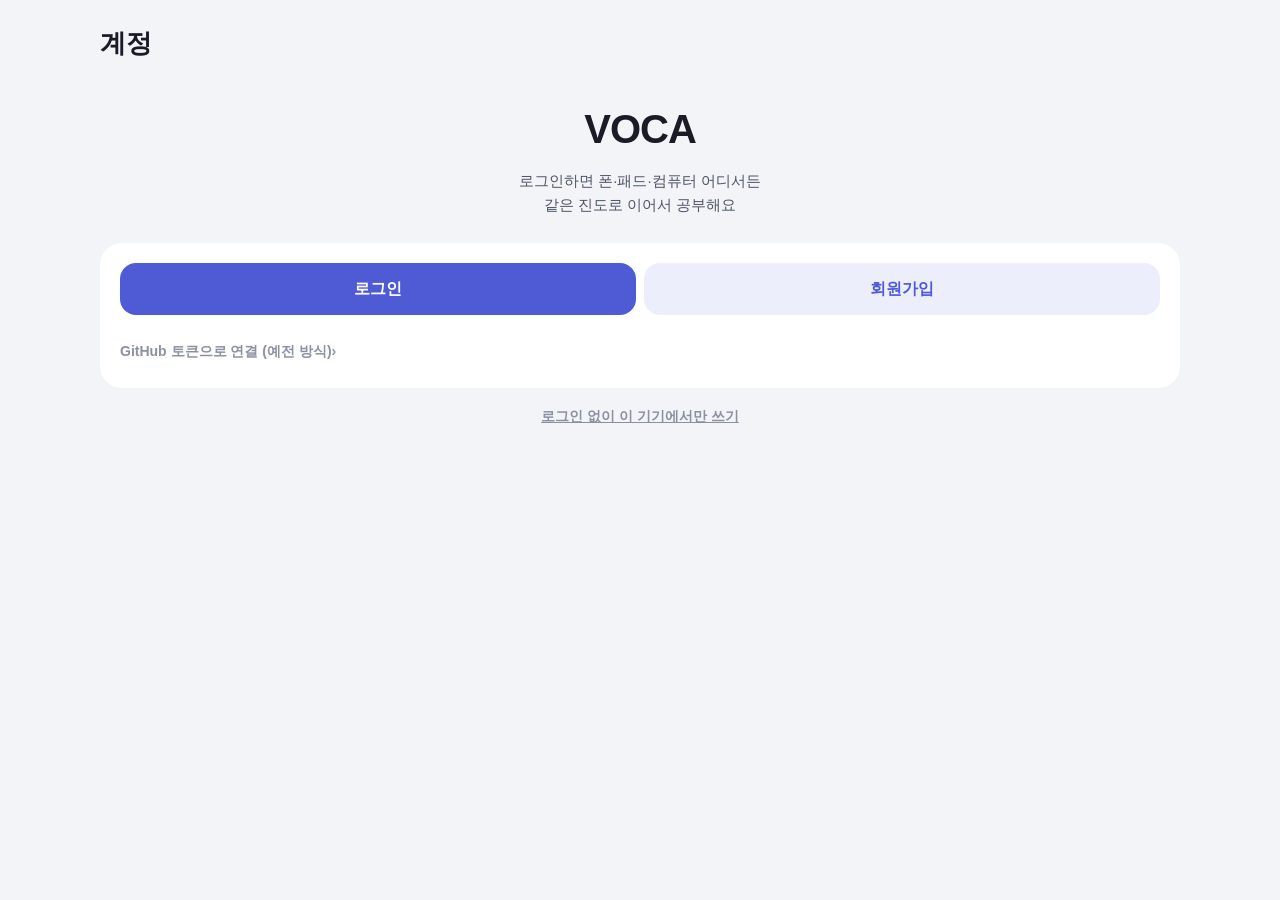
==== index.html @ e02b842f "새 주소(lexioative.pages.dev)로 옮김: 예전 github.io 주소에서 열면 '앱 주소가 바뀌었어요' 안내 · 문서 Co-Authored-By: Claude Op" ====
<!doctype html>
<html lang="ko">
<head>
  <meta charset="utf-8">
  <meta name="viewport" content="width=device-width, initial-scale=1, maximum-scale=1, user-scalable=no, viewport-fit=cover">
  <meta name="theme-color" content="#f2f4f7">
  <meta name="apple-mobile-web-app-capable" content="yes">
  <meta name="mobile-web-app-capable" content="yes">
  <meta name="apple-mobile-web-app-status-bar-style" content="default">
  <meta name="apple-mobile-web-app-title" content="VOCA">
  <title>VOCA 빈칸 암기</title>
  <script>
    // ./?m=word 는 단어 모드: 화면·흐름은 예문 모드와 같고 문제·색·진도만 다름 (첫 화면 그리기 전에 정함)
    (function () {
      var word = /[?&]m=word(&|$)/.test(location.search);
      document.documentElement.setAttribute('data-mode', word ? 'word' : 'ex');
      // 컴퓨터(마우스·키보드): 화면 키보드 없이 실제 키보드로, 넓으면 두 칸 배치
      if (window.matchMedia && matchMedia('(hover: hover) and (pointer: fine)').matches) document.documentElement.classList.add('desk');
      // 총정리 기간이면 첫 화면부터 총정리 홈 (?v=mode = 모드 홈을 골라서 들어옴). 기간은 앱이 저장해 둔 값으로 미리 짐작하고, 앱이 뜨면 다시 맞춤 (app.js applyView)
      try {
        var sp = (localStorage.getItem('voca.sweep.span') || '').split('|'), t = new Date(Date.now() - 4 * 3600e3);
        var today = t.getFullYear() + '-' + ('0' + (t.getMonth() + 1)).slice(-2) + '-' + ('0' + t.getDate()).slice(-2);
        if (sp[0] && sp[1] && sp[0] <= today && today < sp[1]) {
          document.documentElement.classList.add('sweep-on');
          if (!/[?&]v=mode(&|$)/.test(location.search)) document.documentElement.setAttribute('data-view', 'sweep');
        }
      } catch (e) {}
      if (word) {
        document.title = 'VOCA 단어 암기';
        document.querySelector('meta[name="theme-color"]').setAttribute('content', '#f7f6f1');
      }
    })();
  </script>
  <!-- 꾸미기(밝기·색·글자 크기…)를 첫 화면 전에 붙임 -->
  <script src="js/look.js"></script>
  <script>
    // 확대 막기: iOS Safari는 user-scalable=no를 무시하므로 핀치 제스처를 직접 막음
    (function () {
      function stop(e) { e.preventDefault(); }
      ['gesturestart', 'gesturechange', 'gestureend'].forEach(function (t) {
        document.addEventListener(t, stop, { passive: false });
      });
      document.addEventListener('touchmove', function (e) {
        if (e.touches.length > 1 || (e.scale && e.scale !== 1)) e.preventDefault();
      }, { passive: false });
    })();
  </script>
  <link rel="manifest" href="manifest.webmanifest">
  <link rel="icon" href="favicon-32.png?v=5" type="image/png" sizes="32x32">
  <link rel="apple-touch-icon" href="apple-touch-icon.png?v=5" sizes="180x180">
  <link rel="stylesheet" href="style.css">
  <!-- 화면을 다 그릴 준비가 될 때까지 첫 화면을 미룸 → 모드 전환 때 "불러오는 중"이 깜빡이지 않음 -->
  <script type="module" src="js/app.js" blocking="render"></script>
</head>
<body data-screen="home">
  <!-- 홈 -->
  <section id="home" class="screen active">
    <header class="top">
      <h1>VOCA <span class="sub" data-only="ex">빈칸 암기</span><span class="sub" data-only="word">단어 암기</span><span class="sub sw-title">총정리</span></h1>
      <span class="head-right"><span id="sync-badge" class="sync-badge" hidden></span><button class="acct-btn" id="btn-account" type="button" aria-label="계정" title="계정"><svg viewBox="0 0 24 24" fill="none" stroke="currentColor" stroke-width="1.8" stroke-linecap="round" stroke-linejoin="round" aria-hidden="true"><circle cx="12" cy="8.5" r="3.6"/><path d="M5 20c.8-3.6 3.6-5.6 7-5.6s6.2 2 7 5.6"/></svg><b id="acct-initial" hidden></b></button><nav class="mode-switch" aria-label="학습 모드"><span class="mode-thumb" aria-hidden="true"></span><a href="./" data-m="ex" aria-label="예문 (빈칸 암기)" title="예문"><svg viewBox="0 0 24 24" fill="none" stroke="currentColor" stroke-width="1.75" stroke-linecap="round" stroke-linejoin="round" aria-hidden="true"><path d="M3 6.5H21M3 12H7M16.5 12H21M3 17.5H13"/><path d="M9.5 13.2H14.5" stroke-dasharray="1.5 2"/></svg></a><a href="./?m=word" data-m="wd" aria-label="단어 (뜻 암기)" title="단어"><svg viewBox="0 0 24 24" fill="none" stroke="currentColor" stroke-width="1.75" stroke-linecap="round" stroke-linejoin="round" aria-hidden="true"><path d="M3 18L7.5 6L12 18M4.7 13.5H10.3"/><circle cx="17" cy="15" r="3"/><path d="M20 12V18"/></svg></a></nav></span>
    </header>

    <!-- 옛 주소(github.io)에서 열었을 때만: 새 주소로 옮겼다는 안내 (app.js renderMoved) -->
    <div class="card moved-card" hidden></div>
    <div id="load-status" class="status">단어를 불러오는 중…</div>

    <div id="home-body" hidden>
     <div class="home-main">
      <div id="resume-card" class="card resume" hidden>
        <div>
          <b>이어서 학습하기</b>
          <div class="muted" id="resume-info"></div>
        </div>
        <div class="row">
          <button class="trash-btn" id="btn-resume-drop" aria-label="지우기" title="지우기"><svg viewBox="0 0 24 24" fill="none" stroke="currentColor" stroke-width="1.9" stroke-linecap="round" stroke-linejoin="round" aria-hidden="true"><path d="M4 7h16M10 11v6M14 11v6M5.5 7l1 12a2 2 0 0 0 2 1.8h7a2 2 0 0 0 2-1.8l1-12M9 7V4.8A.8.8 0 0 1 9.8 4h4.4a.8.8 0 0 1 .8.8V7"/></svg></button>
          <button class="btn secondary small" id="btn-resume">이어하기</button>
        </div>
      </div>


      <!-- 오늘: 학습 → 복습 → 더 하기 순서로 한 카드 안에서 바뀜 -->
      <div class="card today" id="card-today">
        <div class="today-head">
          <div class="label" id="today-title">오늘의 학습</div>
          <span class="tag" id="exam-dday" hidden></span>
          <span class="tag load-tag" id="load-tag" hidden></span>
          <button class="btn ghost small" id="btn-solo-close" hidden>정규 학습으로</button>
        </div>
        <div class="flow" id="today-flow"><span data-s="learn">학습</span><i>›</i><span data-s="review">복습</span><i>›</i><span data-s="extra">더 하기</span></div>
        <!-- 총정리(목표일 ~ 시험 전날): 시험까지 남은 날을 한 칸씩. 지난 날은 채우고, 오늘은 고리, 맨 끝은 시험 (app.js renderSweep) -->
        <div class="sweep" id="sweep-box" hidden>
          <div class="sweep-left" id="sweep-left"></div>
          <div class="sweep-strip" id="sweep-strip" role="img"></div>
        </div>
        <!-- 학습·복습·DAY 단계는 카드 전체가 시작 버튼 (버튼을 카드 크기로 깔고, ✎·단계 이동만 위에서 따로 눌림) -->
        <div id="stage-day" hidden>
          <div class="go-row"><div class="plan" id="day-info"></div><span class="today-go" aria-hidden="true">시작<i class="chev">›</i></span></div>
          <button class="btn primary big stretch" id="btn-day">DAY 학습 시작</button>
          <button class="day-reset" id="btn-day-reset">이 DAY 기록 지우기</button>
        </div>
        <div id="stage-learn">
          <div class="go-row"><div class="plan" id="plan-info"></div><span class="today-go" aria-hidden="true">시작<i class="chev">›</i></span></div>
          <button class="btn primary big stretch" id="btn-start">오늘 학습 시작</button>
        </div>
        <div id="stage-review" hidden>
          <div class="go-row"><div class="plan" id="review-info"></div><span class="today-go" aria-hidden="true">시작<i class="chev">›</i></span></div>
          <button class="btn primary big stretch" id="btn-review">오늘 복습 시작</button>
        </div>
        <!-- 총정리 한 바퀴: 범위 단어 중 이번 바퀴에 두 모드로 다 본 단어 -->
        <div class="sweep-round" id="sweep-round" hidden>
          <div class="sr-head"><span id="sr-label"></span><b id="sr-num"></b></div>
          <div class="sr-bar"><div class="sr-fill" id="sr-fill"></div><div class="sr-today" id="sr-today"></div></div>
        </div>
        <div id="stage-extra" hidden>
          <div class="seg" id="seg-extra">
            <button data-v="5">5</button>
            <button data-v="10">10</button>
            <button data-v="20">20</button>
            <button data-v="40">40</button>
          </div>
          <div class="extra-range">
            <input type="range" id="extra-range" min="5" max="100" step="5" aria-label="추가 학습·복습 개수">
            <b id="extra-n"></b>
          </div>
          <div class="row two">
            <button class="btn primary" id="btn-extra-new">추가 학습</button>
            <button class="btn secondary" id="btn-extra-review">추가 복습</button>
          </div>
        </div>
        <div class="muted" id="today-note"></div>
      </div>

      <!-- 총정리 기간에 모드 홈(예문·단어)에서: 오늘 몫은 총정리 홈에 있다고 알려 줌 (누르면 총정리 홈) -->
      <button class="card sweep-banner" id="sweep-banner" type="button">
        <svg class="sb-fire" viewBox="0 0 24 24" aria-hidden="true"><path d="M12 2.5c.6 3.2 2.6 4.9 4.3 6.8 1.6 1.8 2.7 3.6 2.7 6.1A7 7 0 0 1 12 22a7 7 0 0 1-7-6.6c0-2.6 1.3-4.3 2.6-5.7.2 1.6.9 2.9 2.1 3.5-.3-3.9.9-7.6 2.3-10.7Z" fill="#ffe066"/><path d="M12 12.2c.4 1.7 1.6 2.6 2.4 3.6.6.7 1 1.5 1 2.5a3.4 3.4 0 0 1-6.8 0c0-1.5.8-2.6 1.6-3.4.1.7.5 1.3 1 1.6-.1-1.6.2-3 .8-4.3Z" fill="#fff9db"/></svg>
        <span class="sb-text"><b>총정리 기간이에요</b><small id="sweep-banner-sub">오늘 몫은 총정리 홈에서</small></span>
        <i class="chev" aria-hidden="true">›</i>
      </button>

      <!-- 총정리 홈에만: 총정리 계획(학습 계획 화면에서 총정리에 필요한 것만) · 약한 단어 (app.js renderSweepHome) -->
      <div class="card sw-only" id="sw-plan">
        <div class="label">총정리 계획</div>
        <div class="swp-rows">
          <div class="swp-row"><span>범위</span><b id="swp-range"></b></div>
          <div class="swp-row"><span>시험</span><b id="swp-exam"></b></div>
          <div class="swp-row"><span>총정리</span><b id="swp-span"></b></div>
        </div>
        <div id="swp-kinds-slot"></div>
        <button class="btn ghost small swp-more" id="btn-swp-more" type="button">범위·시험일·목표일 바꾸기 ›</button>
      </div>
      <div class="card sw-only" id="sw-weak">
        <div class="label">약한 단어</div>
        <div class="prog-num"><b id="sww-n">0</b><span id="sww-of"></span></div>
        <div class="sww-split" id="sww-split"></div>
        <p class="muted sww-note" id="sww-note"></p>
      </div>

      <!-- 학습 계획 요약: 누르면 학습 계획 화면(범위·문제 방식·하루 개수·시험일) -->
      <button class="card plan-sum" id="plan-sum-card" aria-label="학습 계획 바꾸기">
        <span class="plan-sum-main">
          <span class="label">학습 계획</span>
          <span class="plan-sum-text" id="plan-sum"></span>
        </span>
        <i class="chev" aria-hidden="true">›</i>
      </button>

      <!-- 학습 범위에서 외운 단어 (홈 간단히 보기를 끄면 학습 범위 카드 안으로 옮겨짐, applyHomeLayout) -->
      <div class="card prog-card" id="prog-card">
        <div id="range-progress">
          <div class="label">암기 완료</div>
          <div class="prog-num"><b id="prog-done">0</b><span id="prog-total"></span></div>
          <div class="bar"><div class="bar-fill" id="range-bar"></div></div>
        </div>
      </div>

      <!-- 바로가기 목록: 다시 볼 단어 · 범위 순서대로 연습 (단어장은 아래 탭) -->
      <div class="card menu" id="home-menu">
        <div id="range-practice">
          <button class="menu-row" id="btn-wrong"><span>다시 볼 단어</span><span class="menu-end"><span id="wrong-count"></span><i class="chev" aria-hidden="true">›</i></span></button>
          <button class="menu-row" id="btn-order"><span>범위 순서대로 연습</span><i class="chev" aria-hidden="true">›</i></button>
        </div>
      </div>

     </div>
    </div>
  </section>

  <!-- 진도 탭: DAY별 진도 (박스를 누르면 그 DAY 단어장, 밀면 유반의어 테스트·학습) -->
  <section id="days" class="screen">
    <header class="top">
      <h1>DAY별 진도</h1>
      <div class="seg mini" id="seg-days" role="group" aria-label="진도 보기 방식">
        <button data-v="grid" data-icon="grid" aria-label="격자" title="격자"></button>
        <button data-v="lines" data-icon="lines" aria-label="줄 막대" title="줄 막대"></button>
        <button data-v="heat" data-icon="heat" aria-label="잔디" title="잔디"></button>
      </div>
    </header>
    <div class="home-side">
      <div class="days" id="day-grid"></div>
      <div class="heat-legend" id="heat-legend" hidden><span>적게</span><i style="opacity:.15"></i><i style="opacity:.45"></i><i style="opacity:.96"></i><span>많이 외움</span></div>
    </div>
  </section>

  <!-- 코치 탭: 메신저처럼. AI를 켰으면 주고받기(일정은 앱이 계산해 카드로), 아니면 오늘 코치 말과 할 일 버튼 (app.js openCoach) -->
  <section id="coach" class="screen chat-screen" aria-labelledby="cc-name">
    <div class="chat-card">
      <div class="chat-head">
        <div class="chat-char" id="cc-char"></div>
        <div class="chat-who"><b id="cc-name">코치</b><span id="cc-sub"></span></div>
        <button class="chat-ic-btn" id="cc-menu" type="button" data-icon="memo" aria-label="코치가 기억하는 것" title="코치가 기억하는 것"></button>
      </div>
      <div class="chat-body">
        <div class="chat-log" id="cc-log" aria-live="polite"></div>
        <div class="chat-mem" id="cc-mem" hidden>
          <div class="chat-mem-head"><b>코치가 기억하는 것</b><button class="chat-ic-btn" id="cc-mem-close" type="button" data-icon="close" aria-label="닫기" title="닫기"></button></div>
          <p class="muted">이 기기에만 저장돼요. 다른 기기로 옮겨지지 않아요.</p>
          <div id="cc-mem-list"></div>
          <button class="btn ghost small" id="cc-wipe" type="button">이야기와 기억 모두 지우기</button>
        </div>
      </div>
      <div class="chat-chips" id="cc-chips"></div>
      <p class="chat-noai" id="cc-noai" hidden>설정 &gt; AI를 켜면 코치와 자유롭게 이야기할 수 있어요</p>
      <div class="chat-ask" id="cc-ask">
        <textarea id="cc-input" class="type-input" rows="1" placeholder="코치에게 말하기" autocomplete="off" enterkeyhint="send" maxlength="1000" aria-label="코치에게 말하기"></textarea>
        <button class="chat-send" id="cc-send" type="button" data-icon="send" aria-label="보내기" title="보내기"></button>
      </div>
    </div>
  </section>
  <!-- 학습 계획: 자주 안 바꾸는 것(범위, 문제 방식, 하루 개수, 시험일).
       설정에서 '홈 간단히 보기'를 끄면 이 카드들이 예전처럼 홈으로 옮겨짐 (applyHomeLayout) -->
  <section id="plan" class="screen">
    <header class="top">
      <button class="icon-btn" id="btn-plan-back" aria-label="뒤로" data-icon="back"></button>
      <h1>학습 계획</h1>
      <span></span>
    </header>
    <div class="card" id="card-range">
      <div class="label">학습 범위</div>
      <div class="range">
        <select id="day-from" aria-label="시작 DAY"></select>
        <span>~</span>
        <select id="day-to" aria-label="끝 DAY"></select>
      </div>
      <div class="chips" id="range-chips">
        <button class="chip" data-range="last">최신 DAY</button>
        <button class="chip" data-range="last3">최근 3 DAY</button>
        <button class="chip" data-range="all">전체</button>
      </div>
      <div class="muted range-sum" id="range-sum"></div>
    </div>

    <div class="card" id="card-kind">
      <div class="label">문제</div>
      <div class="set-row"><span class="t">문제 방식</span>
        <div class="seg" id="seg-kind">
          <button data-v="choice">4지선다</button>
          <button data-v="type">직접 입력</button>
        </div>
      </div>
      <label class="switch-row"><span>복습은 외운 단어만 4지선다<small class="x-desc kind-note">직접 입력을 한 번에 맞힌 단어는 다음 복습부터 4지선다로 뜻만 떠올리고, 틀리거나 힌트를 쓴 단어는 한 번에 맞힐 때까지 직접 입력. 맞히면 졸업하는 문제는 직접 입력. 새 단어는 위 방식대로.</small></span><input type="checkbox" role="switch" class="switch" id="opt-review-mix"></label>
      <div class="set-row" data-only="ex"><span class="t">예문 해석</span>
        <div class="seg" id="seg-ko">
          <button data-v="show">보이기</button>
          <button data-v="hide">가리기</button>
        </div>
      </div>
      <!-- 총정리 문제 방식(두 모드가 같이 씀): 목표일·시험일이 있을 때만 보임 (app.js renderHome) -->
      <div id="sweep-kinds" hidden>
        <div class="sub-label">총정리 문제<small class="x-desc">목표일부터 시험 전날까지 단어마다 두 문제를 풀어요. 위 문제 방식 대신 이걸 따라요</small></div>
        <div class="set-row"><span class="t">먼저 풀 문제<small class="d">20단어씩 번갈아</small></span>
          <div class="seg" id="seg-sweep-first">
            <button data-v="e">예문 빈칸</button>
            <button data-v="w">단어 → 뜻</button>
          </div>
        </div>
        <div class="set-row"><span class="t">단어 → 뜻<small class="d">영단어만 보고 뜻</small></span>
          <div class="seg" id="seg-sweep-w">
            <button data-v="type">직접 입력</button>
            <button data-v="choice">4지선다</button>
          </div>
        </div>
        <div class="set-row" id="row-sweep-strict"><span class="t">단어 채점<small class="d">직접 입력한 뜻을 얼마나 엄하게</small></span>
          <div class="seg" id="seg-sweep-strict">
            <button data-v="easy">느슨</button>
            <button data-v="mid">보통</button>
            <button data-v="hard">엄격</button>
          </div>
        </div>
        <div class="set-row"><span class="t">예문 빈칸<small class="d">예문에 들어갈 단어</small></span>
          <div class="seg" id="seg-sweep-e">
            <button data-v="choice">4지선다</button>
            <button data-v="type">직접 입력</button>
          </div>
        </div>
      </div>
    </div>

    <!-- 하루 분량: DAY 단독 학습 중엔 회색 (app.js renderPlan) -->
    <div class="card" id="regular-opts">
      <div class="label">하루 분량</div>
      <label class="switch-row coach-row"><span>방학 모드<small class="x-desc">단어책은 쉬고 내 단어에 집중 · 단어책 복습은 간격을 두 배로</small></span><input type="checkbox" role="switch" class="switch" id="opt-vac"></label>
      <label class="switch-row coach-row"><span>단어 코치<small class="x-desc">시험일에 맞춰 오늘 분량을 정해 줘요</small></span><input type="checkbox" role="switch" class="switch" id="opt-coach-plan"></label>
      <div class="set-row"><span class="t">하루 새 단어<small class="d" id="coach-new-note" hidden></small></span>
        <div class="seg" id="seg-new">
          <button data-v="0">쉬기</button>
          <button data-v="10">10</button>
          <button data-v="20">20</button>
          <button data-v="30">30</button>
          <button data-v="40">40</button>
        </div>
      </div>
      <!-- 목표일(새 단어를 보는 마지막 날): 설정 > 복습의 목표일과 같은 칸. 코치가 켜져 있으면 코치 일정의 목표일 (app.js setGoal) -->
      <div class="set-row date-row" id="plan-goal-row"><label class="t" for="plan-goal-date">목표일<small class="d" id="plan-goal-d">새 단어를 다 배울 날</small></label>
        <input type="date" id="plan-goal-date" class="date-input row-date">
        <button class="mark-btn" id="btn-goal-clear" type="button" data-icon="close" aria-label="목표일 지우기" title="목표일 지우기"></button>
      </div>
      <div class="set-row date-row exam-row"><label class="t" for="exam-date">시험일<small class="d" id="exam-dn"></small></label>
        <input type="date" id="exam-date" class="date-input row-date">
        <button class="mark-btn" id="btn-exam-clear" type="button" data-icon="close" aria-label="시험일 지우기" title="시험일 지우기"></button>
      </div>
    </div>
  </section>

  <!-- 퀴즈 -->
  <section id="quiz" class="screen">
    <header class="quiz-top">
      <button class="icon-btn" id="btn-quit" aria-label="그만하기" data-icon="close"></button>
      <div class="bar grow"><div class="bar-fill" id="quiz-bar"></div></div>
      <span class="count" id="quiz-count"></span>
    </header>
    <div class="quiz-body">
      <div class="q-meta"><span class="tag" id="q-day"></span><span class="tag kind-tag" id="q-kind" hidden></span><span class="tag warn" id="q-again" hidden>다시 나온 단어</span><span class="tag fb-head" id="fb-head" hidden></span></div>
      <div class="q-prompt"></div>
      <div id="q-sentences"></div>
      <div id="q-meaning" class="q-meaning" hidden></div>
      <div class="q-tools">
        <button class="btn ghost small" id="btn-hint" data-icon="bulb"><span class="lbl">힌트</span></button>
        <button class="btn ghost small" id="btn-idk" data-icon="help" hidden><span class="lbl">모르겠어요</span></button>
      </div>
    </div>
    <div class="quiz-actions" id="q-actions"></div>

    <div class="sheet" id="feedback" hidden>
      <div class="sheet-inner">
        <button class="grab" id="fb-grab" type="button" aria-label="정답 칸 접기·펼치기" title="아래로 끌면 접혀요" aria-expanded="true"></button>
        <div class="fb-word">
          <div>
            <div class="w" id="fb-word"></div>
            <div class="muted" id="fb-pron"></div>
          </div>
          <div class="fb-coach" id="fb-coach" hidden></div>
          <button class="mark-btn speak-ic" id="fb-speak" aria-label="단어 발음 듣기" title="단어 발음 듣기" data-icon="speak"></button>
          <button class="mark-btn report-btn" id="fb-report" aria-label="이 문제 신고하기" title="이 문제 신고하기"><svg viewBox="0 0 24 24" fill="none" stroke="currentColor" stroke-width="1.9" stroke-linecap="round" stroke-linejoin="round" aria-hidden="true"><path d="M5 21V4.5"/><path d="M5 4.5c4-2 7 2 11 0v9c-4 2-7-2-11 0"/></svg></button>
          <button class="mark-btn" id="fb-mark" aria-label="형광펜" title="형광펜"><svg viewBox="0 0 24 24" fill="none" stroke="currentColor" stroke-width="1.9" stroke-linecap="round" stroke-linejoin="round" aria-hidden="true"><path d="m9 11-6 6v3h9l3-3"/><path d="m22 12-4.6 4.6a2 2 0 0 1-2.8 0l-5.2-5.2a2 2 0 0 1 0-2.8L14 4"/></svg></button>
        </div>
        <div class="fb-tabs" id="fb-tabs">
          <button data-t="mean" class="on">뜻</button>
          <button data-t="ex">예문</button>
          <button data-t="ai" id="fb-tab-ai" hidden>AI</button>
        </div>
        <div class="fb-pane" id="fb-mean"></div>
        <div class="fb-pane" id="fb-ex" hidden></div>
        <div class="fb-pane" id="fb-ai" hidden></div>
        <div class="fb-actions">
          <button class="btn primary big next-btn" id="btn-next">계속하기</button>
        </div>
      </div>
    </div>
  </section>

  <!-- 결과 -->
  <section id="result" class="screen">
    <header class="top"><h1 id="res-title">학습 끝</h1></header>
    <div class="card center res-cheer">
      <div class="res-buddy" id="res-buddy" hidden></div>
      <div class="res-say" id="res-say" role="status" hidden></div>
      <div class="cheer">공부하느라 수고하셨어요</div>
      <!-- 숫자 셋: 본 단어 · 바로 맞힘 · 틀렸거나 헷갈림 -->
      <div class="res-stats">
        <div><b id="res-total"></b><span>본 단어</span></div>
        <div class="ok"><b id="res-ok"></b><span>바로 맞힘</span></div>
        <div class="bad"><b id="res-bad"></b><span>틀렸거나 헷갈림</span></div>
      </div>
      <div class="muted" id="res-detail"></div>
    </div>
    <div class="label" id="res-wrong-label"></div>
    <div id="res-wrong" class="list"></div>
    <div class="row two sticky-bottom">
      <button class="btn secondary" id="btn-res-home">홈으로</button>
      <button class="btn primary" id="btn-res-again">한 번 더</button>
    </div>
  </section>

  <!-- 단어장 -->
  <section id="list" class="screen">
    <header class="top">
      <button class="icon-btn" id="btn-list-back" aria-label="뒤로" data-icon="back"></button>
      <h1 id="list-title">단어장</h1>
      <button class="icon-btn" id="btn-list-my" aria-label="내 단어 올리기" title="내 단어 올리기" data-icon="plus"></button>
    </header>
    <input type="search" id="book-search" class="type-input book-search" placeholder="단어·뜻 검색 (전체 DAY에서)" aria-label="단어장 검색" autocomplete="off" autocapitalize="off" autocorrect="off" spellcheck="false" enterkeyhint="search">
    <!-- 거르기 한 줄: DAY ▾(누르면 시트에서 고름) + 전체·오답·미학습·암기 완료·형광펜 -->
    <div class="book-filters">
      <button class="chip book-day-btn" id="book-day-btn" type="button" aria-haspopup="dialog"></button>
      <div class="seg" id="seg-filter">
      <button data-v="all">전체</button>
      <button data-v="wrong">오답</button>
      <button data-v="new">미학습</button>
      <button data-v="done">암기 완료</button>
      <button data-v="unknown">형광펜</button>
      <button data-v="read">독해</button>
      <button data-v="grad">졸업</button>
      </div>
    </div>
    <div class="day-pick" id="book-days" aria-label="볼 DAY 고르기"></div>
    <p class="muted list-note"><span id="list-tip">단어를 누르면 예문이 펼쳐져요</span></p>
    <div id="word-list" class="list"></div>
    <div class="sticky-bottom">
      <!-- DAY 박스를 눌러서 열었을 때만: 그 DAY 유반의어 테스트 / 그 DAY 학습 (박스를 왼쪽·오른쪽으로 민 것과 같음) -->
      <div class="row two day-acts" id="day-acts" hidden>
        <button class="btn syn-btn" id="btn-day-syn">유반의어 테스트</button>
        <button class="btn study-btn" id="btn-day-study">이 DAY 학습</button>
      </div>
      <button class="btn primary" id="btn-unknown-test">형광펜 친 단어만 테스트</button>
    </div>
  </section>

  <!-- 내 단어 올리기: 사진·직접 친 목록을 AI가 정리하거나, Claude 채팅이 정리해 준 글을 붙여넣거나 파일로 → 단어책과 맞춰 본 걸 확인(카드로/노트에만) → 저장 (app.js openMyImport) -->
  <section id="myimport" class="screen">
    <header class="top">
      <button class="icon-btn" id="btn-my-back" aria-label="뒤로" data-icon="back"></button>
      <h1>내 단어 올리기</h1>
      <span></span>
    </header>
    <div id="my-step-input">
      <!-- AI로 바로 정리: 설정 > AI의 키로 (사진은 Claude·Gemini). app.js runMyAi -->
      <div class="card my-ai">
        <div class="label">사진으로 올리기</div>
        <p class="muted">모르는 단어에 동그라미·밑줄을 친 지문이나 손글씨 노트를 찍으면 AI가 단어·지문 문장·뜻을 정리해 줘요.</p>
        <div class="row two my-ai-row">
          <button class="btn secondary" id="btn-my-cam">사진 찍기</button>
          <button class="btn secondary" id="btn-my-pics">사진 고르기</button>
        </div>
        <input type="file" id="my-cam" accept="image/*" capture="environment" hidden>
        <input type="file" id="my-pics" accept="image/*" multiple hidden>
        <div class="my-shots" id="my-shots" hidden></div>
        <div class="label mt">단어만 쳐서 올리기</div>
        <textarea id="my-typed" class="type-input my-text" rows="4" placeholder="한 줄에 하나씩 · 지문 문장을 붙이면 그 뜻으로&#10;mitigate&#10;concede | He conceded that he was wrong." autocomplete="off" autocapitalize="off" autocorrect="off" spellcheck="false"></textarea>
        <button class="btn primary stretch my-ai-row" id="btn-my-ai">AI로 정리하기</button>
        <p class="muted my-ai-status" id="my-ai-status" hidden></p>
      </div>
      <details class="card my-alt">
        <summary>Claude 채팅에서 받은 글 붙여넣기</summary>
        <div class="label mt">1. Claude에게 정리 부탁하기</div>
        <p class="muted">노트 사진과 같이 이 문구를 Claude 채팅에 보내면 올릴 수 있는 형식으로 정리해 줘요.</p>
        <button class="btn secondary" id="btn-my-prompt">부탁 문구 복사</button>
        <div class="label mt">2. 받은 글 붙여넣기</div>
        <textarea id="my-text" class="type-input my-text" rows="7" placeholder="Claude가 준 코드 블록을 그대로 붙여넣어요" autocomplete="off" autocapitalize="off" autocorrect="off" spellcheck="false"></textarea>
        <div class="row two">
          <button class="btn secondary" id="btn-my-file">파일 고르기</button>
          <button class="btn primary" id="btn-my-check">확인하기</button>
        </div>
        <input type="file" id="my-file" accept=".csv,.txt,text/csv,text/plain" hidden>
        <p class="muted my-tip">단어책에 이미 있는 단어(studied → study처럼 형태만 달라도)는 새로 만들지 않고, 그 카드를 처음부터 다시 복습해요.</p>
      </details>
    </div>
    <div id="my-preview" hidden>
      <p class="muted list-note" id="my-sum"></p>
      <div id="my-rows" class="list"></div>
      <div class="sticky-bottom">
        <div class="row two">
          <button class="btn secondary" id="btn-my-redo">다시 붙여넣기</button>
          <button class="btn primary" id="btn-my-save">저장</button>
        </div>
      </div>
    </div>
  </section>

  <!-- 설정 -->
  <!-- 계정: 처음 열면 여기부터(로그인 · 회원가입 · 로그인 없이 쓰기), 홈 위 사람 단추와 설정 > 연결에서도 (app.js openAccountScreen) -->
  <section id="account" class="screen">
    <header class="top">
      <button class="icon-btn" id="btn-account-back" aria-label="뒤로" data-icon="back"></button>
      <h1>계정</h1>
      <span></span>
    </header>
    <div class="card moved-card" hidden></div>
    <div class="acct-welcome" id="acct-welcome" hidden>
      <div class="aw-logo" aria-hidden="true">VOCA</div>
      <p class="aw-lead">로그인하면 폰·패드·컴퓨터 어디서든<br>같은 진도로 이어서 공부해요</p>
    </div>
    <div class="card" id="set-sync">
      <div id="sync-off">
        <!-- 계정 서버(js/account.js ACCOUNT_API_DEFAULT)가 준비됐을 때만 -->
        <div id="acct-ready" class="row two">
          <button class="btn primary" id="btn-acct-login" type="button">로그인</button>
          <button class="btn secondary" id="btn-acct-signup" type="button">회원가입</button>
        </div>
        <p class="muted" id="acct-wait" hidden>계정 서버를 준비하고 있어요. 그동안은 아래 GitHub 연결로 맞출 수 있어요.</p>
        <details class="set-more"><summary>GitHub 토큰으로 연결 (예전 방식)</summary>
        <ol class="steps">
          <li><a href="https://github.com/settings/tokens/new?scopes=gist&amp;description=VOCA%20sync" target="_blank" rel="noopener">토큰 만들기 페이지 열기</a> (GitHub 로그인 필요)</li>
          <li><b>Expiration</b>을 <b>No expiration</b>으로 바꾸고 맨 아래 <b>Generate token</b> 누르기 (gist는 이미 체크돼 있어요)</li>
          <li>나온 토큰(<code>ghp_…</code>)을 복사해서 아래에 붙여넣고 <b>연결</b></li>
          <li>다른 기기에서도 같은 토큰을 붙여넣기 (연결된 기기의 "토큰 복사" 버튼 사용)</li>
        </ol>
        <input id="sync-token" class="type-input" type="password" placeholder="ghp_로 시작하는 토큰" autocomplete="off" autocapitalize="off" autocorrect="off" spellcheck="false">
        <button class="btn primary" id="btn-sync-connect">연결</button>
        </details>
      </div>
      <div id="sync-on" hidden>
        <p id="sync-info" class="sync-info"></p>
        <div class="row two">
          <button class="btn secondary" id="btn-sync-now">지금 동기화</button>
          <button class="btn secondary" id="btn-sync-copy" data-only-kind="gist">토큰 복사</button>
          <button class="btn secondary" id="btn-acct-pw" type="button" data-only-kind="account">비밀번호 바꾸기</button>
        </div>
        <p class="muted" data-only-kind="gist">토큰은 비밀번호처럼 다른 사람에게 보내지 마세요.</p>
        <!-- GitHub로 맞추던 기기: 계정 서버가 준비됐으면 계정으로 옮기기 (진도는 이 기기 것을 그대로 올림) -->
        <button class="btn primary" id="btn-acct-move" type="button" data-only-kind="gist" hidden>계정으로 옮기기</button>
        <div class="row acct-end">
          <button class="btn ghost small" id="btn-sync-off">연결 끊기</button>
          <button class="btn ghost small danger-text" id="btn-acct-delete" type="button" data-only-kind="account">계정 지우기</button>
        </div>
      </div>
    </div>
    <p class="acct-skip" id="acct-skip-wrap" hidden><button class="link-btn" id="btn-acct-skip" type="button">로그인 없이 이 기기에서만 쓰기</button></p>
  </section>

  <section id="settings" class="screen">
    <header class="top">
      <button class="icon-btn" id="btn-settings-back" aria-label="뒤로" data-icon="back"></button>
      <h1>설정</h1>
      <span></span>
    </header>
    <!-- 탭: 누른 탭의 카드(data-tab)만 보임 -->
    <div class="seg set-tabs" id="set-tabs" role="tablist" aria-label="설정 종류">
      <button data-v="quiz" role="tab">문제</button>
      <button data-v="srs" role="tab">복습</button>
      <button data-v="look" role="tab">화면</button>
      <button data-v="sound" role="tab">소리</button>
      <button data-v="etc" role="tab">연결</button>
    </div>
    <div class="card" id="set-quiz" data-tab="quiz">
      <div class="label">문제 풀기</div>
      <label class="switch-row" data-only="ex"><span>단어 뜻 미리 보기</span><input type="checkbox" role="switch" class="switch" id="opt-meaning"></label>
      <div data-only="ex">
        <div class="label">4지선다 선지 배치</div>
        <div class="seg" id="seg-layout">
          <button data-v="grid">격자</button>
          <button data-v="list">한 줄씩</button>
        </div>
      </div>
      <div data-only="ex">
        <div class="label mt">직접 입력: 원형까지 쓰면 <span class="muted">(outlaw → 예문은 outlawed)</span></div>
        <div class="seg" id="seg-base">
          <button data-v="pause">0.8초 멈추면 정답</button>
          <button data-v="instant">바로 정답</button>
        </div>
      </div>
      <div data-only="word">
        <div class="label">직접 입력 채점</div>
        <div class="seg" id="seg-strict">
          <button data-v="easy">느슨</button>
          <button data-v="mid">보통</button>
          <button data-v="hard">엄격</button>
        </div>
        <p class="muted" id="strict-desc"></p>
      </div>
      <button class="btn ghost small set-plan-btn" id="btn-set-plan">문제 방식·하루 개수는 학습 계획에서 ›</button>
    </div>
    <div class="card" id="set-again" data-tab="quiz">
      <div class="label">틀린 단어 다시 나오기</div>
      <div class="seg" id="again-preset">
        <button data-v="light">가볍게</button>
        <button data-v="rec">추천</button>
        <button data-v="full">꼼꼼하게</button>
      </div>
      <div class="again-grid" id="again-rows" role="group" aria-label="다시 나올 때"></div>
    </div>
    <!-- 앱 키보드: 폰·패드의 예문 모드 직접 입력 -->
    <div class="card touch-only" id="set-kb" data-tab="quiz" data-only="ex">
      <div class="label">앱 키보드</div>
      <label class="switch-row"><span>직접 입력 때 앱 키보드 사용</span><input type="checkbox" role="switch" class="switch" id="opt-appkb"></label>
      <div class="label mt">키 높이</div>
      <div class="seg" id="seg-kb">
        <button data-v="s">낮게</button>
        <button data-v="m">보통</button>
        <button data-v="l">높게</button>
      </div>
      <label class="switch-row"><span>키 누를 때 소리</span><input type="checkbox" role="switch" class="switch" id="opt-kb-sound"></label>
    </div>
    <!-- 컴퓨터 단축키: js/keys.js (이 기기에만) -->
    <div class="card desk-only" id="set-keys" data-tab="quiz">
      <div class="label">단축키</div>
      <div class="key-rows" id="key-rows"></div>
      <button class="btn ghost small" id="btn-keys-reset">단축키 처음대로</button>
    </div>
    <div class="card" id="srs-card" data-tab="srs">
      <div class="label">복습</div>
      <label class="switch-row"><span>단어 코치 <span class="muted">(시험일에 맞춰 오늘 분량을 정해 줌)</span></span><input type="checkbox" role="switch" class="switch" id="opt-coach"></label>
      <p class="muted srs-desc" id="coach-plan" hidden></p>
      <div class="srs-dates">
        <label id="goal-label">목표일 <span class="muted">(새 단어 끝)</span><input type="date" id="goal-date" class="date-input"></label>
        <label>시험일<input type="date" id="srs-exam-date" class="date-input"></label>
      </div>
      <p class="srs-warn" id="srs-warn" hidden></p>
      <div class="row coach-btns">
        <button class="btn ghost small" id="btn-coach-talk" hidden>일정 상의하기</button>
        <button class="btn ghost small" id="btn-coach-replan" hidden>일정 다시 짜기</button>
      </div>
      <div class="label" id="coach-chars-label" hidden>코치 캐릭터</div>
      <div class="coach-choices" id="coach-chars" role="radiogroup" aria-label="코치 캐릭터" hidden></div>
      <div class="label" id="coach-rest-label" hidden>쉬는 요일</div>
      <div class="rest-chips" id="coach-rest" hidden></div>
      <div id="srs-opts">
        <div class="label mt">기억 유지 그래프</div>
        <div class="srs-graph" id="srs-graph"></div>
        <div class="label">복습 주기</div>
        <div class="srs-presets" id="srs-presets" role="radiogroup" aria-label="복습 주기"></div>
      </div>
    </div>
    <!-- 내 단어: 두 모드가 같이 쓰고 기기끼리 맞춰짐 (app.js renderMySettings) -->
    <div class="card" id="set-my" data-tab="srs">
      <div class="label">내 단어</div>
      <p class="muted" id="my-info"></p>
      <div class="opt-row"><span>하루 새 내 단어</span>
        <div class="seg" id="seg-my-per"><button data-v="5">5</button><button data-v="10">10</button><button data-v="20">20</button><button data-v="30">30</button><button data-v="all">전부</button></div></div>
      <div class="row two">
        <button class="btn primary" id="btn-my-open">내 단어 올리기</button>
        <button class="btn secondary" id="btn-my-prompt2">부탁 문구 복사</button>
      </div>
      <button class="btn ghost small" id="btn-my-export">내 단어 내보내기 (CSV)</button>
    </div>
    <!-- 화면 꾸미기: js/look.js (이 기기에만. 강조 색·카드·퀴즈 바탕은 예문·단어 모드마다 따로) -->
    <div class="card" id="set-screen" data-tab="look">
      <div class="label">화면</div>
      <div class="opt-row"><span>밝기</span>
        <div class="seg" id="seg-theme"><button data-v="auto">폰 설정</button><button data-v="light">밝게</button><button data-v="dark">어둡게</button></div></div>
      <div class="opt-row"><span>글자 크기</span>
        <div class="seg" id="seg-size"><button data-v="s">작게</button><button data-v="m">보통</button><button data-v="l">크게</button><button data-v="xl">더 크게</button></div></div>
    </div>
    <div class="card" id="set-home" data-tab="look">
      <div class="label">홈</div>
      <label class="switch-row"><span>홈 간단히 보기<small class="x-desc">범위·문제 방식은 학습 계획 화면으로</small></span><input type="checkbox" role="switch" class="switch" id="opt-simplehome"></label>
      <div class="label mt">홈에 보일 것</div>
      <div id="home-parts"></div>
    </div>
    <div class="card" id="set-look" data-tab="look">
      <div class="label">꾸미기</div>
      <div class="opt-row"><span>강조 색</span><div class="swatches" id="sw-accent" role="radiogroup" aria-label="강조 색"></div></div>
      <div class="opt-row"><span>예문 글꼴</span>
        <div class="seg" id="seg-font"><button data-v="sans">고딕</button><button data-v="serif">명조</button></div></div>
      <div class="opt-row"><span>모서리</span>
        <div class="seg" id="seg-radius"><button data-v="round">둥글게</button><button data-v="soft">조금</button><button data-v="square">각지게</button></div></div>
      <div class="opt-row"><span>카드</span>
        <div class="seg" id="seg-edge"><button data-v="flat">평평하게</button><button data-v="shadow">그림자</button><button data-v="line">테두리</button></div></div>
      <div class="opt-row"><span>퀴즈 바탕</span>
        <div class="seg" id="seg-glow"><button data-v="none">단색</button><button data-v="warm">피치</button><button data-v="sky">하늘</button><button data-v="mint">민트</button></div></div>
      <div class="label mt">정답 반응</div>
      <div class="seg" id="seg-react">
        <button data-v="calm">차분하게</button>
        <button data-v="mid">보통</button>
        <button data-v="fun">신나게</button>
      </div>
      <div class="react-demo" aria-hidden="true"><span class="tag fb-head ok" id="react-demo">정답! · 내일 복습</span></div>
      <label class="switch-row"><span>꾸미기도 동기화·백업하기</span><input type="checkbox" role="switch" class="switch" id="opt-look-share"></label>
      <button class="btn ghost small" id="btn-look-reset">꾸미기 처음대로</button>
    </div>
    <div class="card" id="set-fx" data-tab="sound">
      <div class="label">효과음 · 진동</div>
      <label class="switch-row"><span>맞히면 효과음</span><input type="checkbox" role="switch" class="switch" id="opt-fx-sound"></label>
      <label class="switch-row" id="row-fx-buzz"><span>틀리면 진동</span><input type="checkbox" role="switch" class="switch" id="opt-fx-buzz"></label>
    </div>
    <div class="card" id="set-voice" data-tab="sound">
      <div class="label">발음</div>
      <div class="label">억양</div>
      <div class="seg" id="seg-accent">
        <button data-v="en-US">미국식</button>
        <button data-v="en-GB">영국식</button>
      </div>
      <label class="switch-row"><span>정답 확인 후 단어 자동 발음</span><input type="checkbox" role="switch" class="switch" id="opt-autospeak"></label>
      <div class="label">말하기 속도 <span id="rate-val" class="muted"></span></div>
      <input type="range" id="rate" min="0.6" max="1.2" step="0.1">
      <button class="btn ghost small" id="btn-test-voice" data-icon="speak"><span class="lbl">발음 테스트</span></button>
    </div>
    <!-- AI: 두 모드 공용 (키·스위치도 같이 씀) -->
    <div class="card" id="ai-card" data-tab="etc">
      <div class="label">AI</div>
      <label class="switch-row"><span>AI 사용하기</span><input type="checkbox" role="switch" class="switch" id="opt-ai"></label>
      <div id="ai-box" hidden>
      <div id="ai-off">
        <ol class="steps">
          <li><a href="https://console.groq.com/keys" target="_blank" rel="noopener">Groq API 키 만들기 페이지 열기</a> (이메일·구글·GitHub로 가입, 무료, 카드 필요 없음). <b>Create API Key</b> 누르기</li>
          <li>만든 키(<code>gsk_…</code>)를 복사해서 아래에 붙여넣고 <b>연결</b></li>
        </ol>
        <p class="muted">Gemini(<code>AIza…</code>) · Claude(<code>sk-ant-…</code>) · <a href="https://openrouter.ai/settings/keys" target="_blank" rel="noopener">OpenRouter</a>(<code>sk-or-…</code>) 키도 돼요.</p>
        <input id="ai-key" class="type-input" type="password" placeholder="gsk_로 시작하는 키" autocomplete="off" autocapitalize="off" autocorrect="off" spellcheck="false">
        <button class="btn primary" id="btn-ai-connect">연결</button>
        <p class="srs-warn key-err" id="ai-key-err" hidden></p>
      </div>
      <div id="ai-on" hidden>
        <p class="muted" id="ai-info"></p>
        <p class="muted">키는 이 기기에만 저장돼요. 비밀번호처럼 다른 사람에게 보내지 마세요.</p>
        <button class="btn ghost small" id="btn-ai-off">연결 끊기</button>
      </div>
      <!-- AI 고급 설정: 숨겨 둔 메뉴. 설정 맨 아래 '새 버전 확인'을 빠르게 7번 누르면 열림 -->
      <div id="ai-adv" hidden>
      <div class="label mt">AI 고급 설정</div>
      <div class="label">코치 AI</div>
      <p class="muted" id="ai-coach-info"></p>
      <div id="ai-coach-off">
        <input id="ai-coach-key" class="type-input" type="password" placeholder="코치에 쓸 키 (AIza…, sk-ant-…, gsk_…, sk-or-…)" autocomplete="off" autocapitalize="off" autocorrect="off" spellcheck="false">
        <button class="btn secondary" id="btn-ai-coach-connect">코치 AI 연결</button>
        <p class="srs-warn key-err" id="ai-coach-err" hidden></p>
      </div>
      <button class="btn ghost small" id="btn-ai-coach-off" hidden>코치 AI 연결 끊기</button>
      <button class="btn ghost small" id="btn-ai-adv-hide">고급 설정 숨기기</button>
      </div>
      </div>
    </div>
    <!-- 계정은 따로 '계정' 화면 (홈 위 사람 단추와 같은 곳) -->
    <button class="card plan-sum set-acct-link" id="btn-set-account" data-tab="etc" type="button">
      <span class="plan-sum-main"><span class="label">계정 · 다른 기기와 진도 맞추기</span><span class="plan-sum-text" id="set-acct-sum"></span></span>
      <i class="chev" aria-hidden="true">›</i>
    </button>
    <div class="card" id="set-data" data-tab="etc">
      <div class="label">백업 · 앱 정보</div>
      <div class="row two">
        <button class="btn secondary" id="btn-export">백업 저장</button>
        <button class="btn secondary" id="btn-import">백업 불러오기</button>
      </div>
      <input type="file" id="import-file" accept=".json,application/json" hidden>
      <button class="btn danger small" id="btn-book-restart">단어책 새로 시작</button>
      <button class="btn danger small" id="btn-reset"><span data-only="ex">예문</span><span data-only="word">단어</span> 모드 진도 초기화</button>
      <div class="label mt">단어 데이터</div>
      <p class="muted" id="data-info"></p>
      <button class="btn ghost small" id="btn-reload">서버에서 다시 불러오기</button>
      <button class="btn ghost small" id="btn-local-csv">폰에 있는 CSV 직접 열기</button>
      <input type="file" id="csv-file" accept=".csv,text/csv" multiple hidden>
      <div class="label mt">앱 버전</div>
      <p class="app-ver"><b id="app-ver"></b> <span class="muted" id="app-ver-state"></span></p>
      <button class="btn ghost small" id="btn-update">새 버전 확인</button>
      <button class="link-btn report-link" id="btn-report" type="button">이상한 점 알려 주기</button>
    </div>
  </section>

  <!-- 아래 탭: 진도 · 단어장 · 홈(가운데) · 코치 · 설정. 코치를 끄면 코치 탭을 숨기고 홈이 가운데 오게 다시 놓음 (app.js renderTabs) -->
  <nav class="tabbar" id="tabbar" aria-label="메뉴">
    <button type="button" data-tab="days" data-icon="tabDays" aria-label="DAY별 진도" title="DAY별 진도"><span class="tab-name" aria-hidden="true">진도</span></button>
    <button type="button" data-tab="list" data-icon="tabBook" aria-label="단어장" title="단어장"><span class="tab-name" aria-hidden="true">단어장</span></button>
    <button type="button" data-tab="home" class="on" aria-current="page" data-icon="tabHome" aria-label="홈" title="홈"><span class="tab-name" aria-hidden="true">홈</span></button>
    <button type="button" data-tab="coach" data-icon="tabCoach" aria-label="코치" title="코치"><span class="tab-name" aria-hidden="true">코치</span></button>
    <button type="button" data-tab="settings" data-icon="gear" aria-label="설정" title="설정"><span class="tab-name" aria-hidden="true">설정</span></button>
  </nav>


  <!-- 고르기 시트: 설정의 '값 ›'을 누르면 아래에서 올라옴 (app.js openPickSheet) -->
  <div class="dialog pick-sheet" id="pick-sheet" role="dialog" aria-modal="true" aria-labelledby="ps-title" hidden>
    <div class="pick-card">
      <div class="grab"></div>
      <div class="ps-title" id="ps-title"></div>
      <p class="ps-desc" id="ps-desc"></p>
      <div class="ps-body" id="ps-body"></div>
    </div>
  </div>

  <!-- 확인 창 (지우기 등) -->
  <!-- 숫자 키패드: 맨 위 카드의 새 단어·복습 수를 누르면. 폰·패드는 시스템 키보드 대신 이 키패드, 컴퓨터는 키패드 없이 숫자 치고 Enter -->
  <div class="dialog numpad" id="numpad" role="dialog" aria-modal="true" aria-labelledby="np-title" hidden>
    <div class="dialog-card numpad-card">
      <div class="dlg-title" id="np-title"></div>
      <div class="np-display"><b id="np-val"></b><span>개</span></div>
      <div class="np-hint muted" id="np-hint"></div>
      <div class="np-chips" id="np-chips"></div>
      <div class="np-keys" id="np-keys"></div>
      <div class="dlg-actions">
        <button class="btn dlg-cancel" id="np-cancel">취소</button>
        <button class="btn dlg-ok" id="np-ok">확인</button>
      </div>
    </div>
  </div>

  <!-- 코치 고르기: 단어 코치를 처음 켤 때 -->
  <div class="dialog" id="coach-pick" role="dialog" aria-modal="true" aria-labelledby="cp-title" hidden>
    <div class="dialog-card">
      <div class="dlg-title" id="cp-title">함께할 코치를 골라 주세요</div>
      <div class="dlg-body">설정에서 언제든 바꿀 수 있어요.</div>
      <div class="coach-choices" id="cp-choices"></div>
      <p class="cp-bio" id="cp-bio" aria-live="polite"></p>
      <div class="dlg-actions">
        <button class="btn dlg-cancel" id="cp-cancel">취소</button>
        <button class="btn dlg-ok" id="cp-ok">이 코치로</button>
      </div>
    </div>
  </div>

  <!-- 일정 상의하기: 시험 전 전체 복습을 며칠 할지 코치와 정함 -->
  <div class="dialog" id="coach-talk" role="dialog" aria-modal="true" aria-labelledby="ct-title" hidden>
    <div class="dialog-card talk-card">
      <div class="dlg-title" id="ct-title">코치와 일정 상의하기</div>
      <div class="dlg-body" id="ct-desc">시험 전 전체 복습을 며칠 할지 골라요.</div>
      <div class="talk-say">
        <div class="talk-char" id="ct-char"></div>
        <div class="talk-bubble" id="ct-text" aria-live="polite"></div>
      </div>
      <div class="srs-presets talk-opts" id="ct-opts" role="radiogroup" aria-label="시험 전 전체 복습"></div>
      <div class="dlg-actions">
        <button class="btn dlg-cancel" id="ct-cancel">취소</button>
        <button class="btn dlg-ok" id="ct-ok">이렇게 할게요</button>
      </div>
    </div>
  </div>


  <!-- 버그 신고: 정답 시트의 깃발(그 문제) · 설정 맨 아래(앱 전체). GitHub 이슈 쓰는 화면을 채워서 엶 -->
  <div class="dialog" id="report" role="dialog" aria-modal="true" aria-labelledby="rp-title" hidden>
    <div class="dialog-card report-card">
      <div class="dlg-title" id="rp-title">이상한 점 알려 주기</div>
      <div class="dlg-body" id="rp-sub"></div>
      <div class="rp-reasons" id="rp-reasons" role="group" aria-label="무엇이 이상한가요"></div>
      <textarea id="rp-note" class="type-input rp-note" rows="2" maxlength="600" placeholder="어떻게 이상했는지 (안 써도 돼요)" aria-label="자세히"></textarea>
      <details class="rp-peek"><summary>같이 보내는 내용</summary><pre id="rp-preview"></pre></details>
      <div class="dlg-actions">
        <button class="btn dlg-cancel" id="rp-cancel" type="button">취소</button>
        <button class="btn dlg-ok" id="rp-send" type="button">GitHub에 올리기</button>
      </div>
      <button class="link-btn rp-copy" id="rp-copy" type="button">내용만 복사하기</button>
    </div>
  </div>

  <!-- 계정: 로그인 · 회원가입 · 비밀번호 찾기(복구 코드) · 비밀번호 바꾸기 · 계정 지우기 · 복구 코드 보여 주기 (app.js openAccount) -->
  <div class="dialog" id="acct" role="dialog" aria-modal="true" aria-labelledby="ac-title" hidden>
    <form class="dialog-card acct-card" id="ac-form" novalidate>
      <div class="dlg-title" id="ac-title"></div>
      <div class="dlg-body" id="ac-sub" hidden></div>
      <label class="ac-field" data-f="id"><span>아이디</span><input id="ac-id" class="type-input" autocomplete="username" autocapitalize="off" autocorrect="off" spellcheck="false" maxlength="20" placeholder="영어 소문자·숫자·_ 3~20자"></label>
      <label class="ac-field" data-f="name"><span>이름</span><input id="ac-name" class="type-input" autocomplete="name" maxlength="20" placeholder="친구들이 알아볼 이름"></label>
      <label class="ac-field" data-f="old"><span>지금 비밀번호</span><input id="ac-old" class="type-input" type="password" autocomplete="current-password"></label>
      <label class="ac-field" data-f="rec"><span>복구 코드</span><input id="ac-rec" class="type-input" autocapitalize="characters" autocorrect="off" spellcheck="false" placeholder="XXXX-XXXX-XXXX"></label>
      <label class="ac-field" data-f="pw"><span id="ac-pw-label">비밀번호</span><input id="ac-pw" class="type-input" type="password" autocomplete="current-password" placeholder="6자 이상"></label>
      <label class="ac-field" data-f="pw2"><span>비밀번호 확인</span><input id="ac-pw2" class="type-input" type="password" autocomplete="new-password"></label>
      <label class="ac-field" data-f="invite"><span>초대 코드</span><input id="ac-invite" class="type-input" autocapitalize="off" autocorrect="off" spellcheck="false" placeholder="받은 초대 코드"></label>
      <label class="ac-keep" id="ac-keep-row"><input type="checkbox" id="ac-keep" checked> 로그인 상태 유지 <small>(남의 기기면 끄세요)</small></label>
      <div class="ac-code" id="ac-code" hidden></div>
      <button class="link-btn ac-copy" id="ac-copy" type="button" hidden>복구 코드 복사하기</button>
      <p class="ac-err" id="ac-err" role="alert" hidden></p>
      <div class="dlg-actions">
        <button class="btn dlg-cancel" id="ac-cancel" type="button">취소</button>
        <button class="btn dlg-ok" id="ac-ok" type="submit">확인</button>
      </div>
      <div class="ac-links">
        <button class="link-btn" id="ac-to-recover" type="button">비밀번호를 잊었어요</button>
        <button class="link-btn" id="ac-to-signup" type="button">계정이 없어요 · 회원가입</button>
        <button class="link-btn" id="ac-to-login" type="button">계정이 있어요 · 로그인</button>
      </div>
    </form>
  </div>

  <div class="dialog" id="dialog" role="alertdialog" aria-modal="true" aria-labelledby="dlg-title" aria-describedby="dlg-body" hidden>
    <div class="dialog-card">
      <div class="dlg-icon" id="dlg-icon" hidden><svg viewBox="0 0 24 24" fill="none" stroke="currentColor" stroke-width="1.9" stroke-linecap="round" stroke-linejoin="round" aria-hidden="true"><path d="M4 7h16M10 11v6M14 11v6M5.5 7l1 12a2 2 0 0 0 2 1.8h7a2 2 0 0 0 2-1.8l1-12M9 7V4.8A.8.8 0 0 1 9.8 4h4.4a.8.8 0 0 1 .8.8V7"/></svg></div>
      <div class="dlg-title" id="dlg-title"></div>
      <div class="dlg-body" id="dlg-body"></div>
      <div class="dlg-actions">
        <button class="btn dlg-cancel" id="dlg-cancel">취소</button>
        <button class="btn dlg-ok" id="dlg-ok">확인</button>
      </div>
    </div>
  </div>
  <div id="toast" class="toast" hidden></div>

  <!-- 앱이 안 뜨는 폰에서 이유를 보여줌 (오래된 브라우저, 오류) -->
  <script>
    (function () {
      function report(msg) {
        var st = document.getElementById('load-status');
        if (st && !window.__vocaStarted) st.textContent = msg;
      }
      window.addEventListener('error', function (e) {
        report('앱을 여는 중 오류가 났어요.\n' + (e.message || '') + '\n\n브라우저를 최신으로 업데이트하거나 Chrome/Safari로 열어보세요.');
      });
      setTimeout(function () {
        report('앱이 열리지 않아요.\n브라우저가 너무 오래됐을 수 있어요. 최신 Chrome이나 Safari로 열어보세요.\n(카카오톡 안에서 열었다면 오른쪽 위 메뉴 → 다른 브라우저로 열기)');
      }, 8000);
    })();
  </script>
  <script nomodule>document.getElementById('load-status').textContent = '이 브라우저는 너무 오래돼서 앱을 열 수 없어요. 최신 Chrome이나 Safari로 열어보세요.';</script>
<script>
/* 예문 ↔ 단어 전환: 지원 브라우저는 페이지 사이를 부드럽게(View Transitions, 흰 칸이 미끄러짐).
   지원 안 하면 흰 칸이 먼저 미끄러진 뒤 페이지를 바꿈. */
(function () {
  var nav = document.querySelector('.mode-switch');
  if (!nav) return;
  var self = document.documentElement.getAttribute('data-mode') === 'word' ? 'wd' : 'ex';
  var root = document.documentElement;
  // 총정리 홈에선 둘 다 안 눌린 채 (none). 앱이 화면을 바꾸면 window.vocaNav.sync()로 다시 맞춤
  var cur = function () { return root.getAttribute('data-view') === 'sweep' ? 'none' : self; };
  var smooth = !!window.CSSViewTransitionRule && !matchMedia('(prefers-reduced-motion: reduce)').matches;
  function set(m) {
    nav.setAttribute('data-mode', m);
    nav.querySelectorAll('a').forEach(function (a) {
      var on = a.getAttribute('data-m') === m;
      a.classList.toggle('on', on);
      if (on) a.setAttribute('aria-current', 'page'); else a.removeAttribute('aria-current');
    });
  }
  set(cur());
  window.vocaNav = { sync: function () { set(cur()); } };
  nav.addEventListener('click', function (e) {
    var a = e.target.closest('a');
    if (!a || e.metaKey || e.ctrlKey || e.shiftKey) return;
    e.preventDefault();
    if (a.getAttribute('data-m') === self) {
      // 총정리 홈에서 지금 페이지의 모드를 누르면 페이지를 바꾸지 않고 그 모드 홈으로 (app.js가 받음)
      if (cur() === 'none') { set(self); window.dispatchEvent(new CustomEvent('voca:modehome')); }
      return;
    }
    // 총정리 기간에 다른 모드로 가면 그 모드의 홈으로 (총정리 홈 말고)
    var href = a.href + (root.classList.contains('sweep-on') ? (a.href.indexOf('?') < 0 ? '?' : '&') + 'v=mode' : '');
    if (smooth) { location.href = href; return; }
    set(a.getAttribute('data-m'));
    setTimeout(function () { location.href = href; }, 170);
  });
  // 뒤로가기로 돌아왔을 때(페이지 캐시) 흰 칸을 원래 자리로
  window.addEventListener('pageshow', function (e) { if (e.persisted) set(cur()); });
})();
</script>
</body>
</html>
---- style.css ----
/* ---------- 디자인 토큰: 색·모서리·그림자는 모두 여기서 (화면마다 숫자를 따로 쓰지 않게) ---------- */
:root {
  /* 바탕은 옅은 회색, 카드는 흰색: 테두리·그림자 없이 색 차이로만 나눔 */
  --bg: #f2f4f7;
  --card: #ffffff;
  --text: #191c26;
  --text2: #4e5466;  /* 카드 제목·말풍선처럼 본문보다 한 단계 옅은 글자 */
  --muted: #8b91a1;  /* 설명·단위 */
  --line: #e6e8ee;
  --fill: #eff1f5;   /* 카드 안의 옅은 칸(막대 바탕·세그먼트) */
  --primary: #4f5bd5;
  --primary-soft: #eceefb;
  --on-primary: #ffffff;
  --danger: #e03131;
  --danger-soft: #ffe8e8;
  /* 라이트: 아래쪽에 옅은 피치 → 위로 갈수록 바탕색 (키보드·선지 쪽이 중심) */
  --mark-bg: var(--blank);   /* 해석 뜻 부분 형광펜 */
  --mark-top: 58%;
  --glow-0: #f7e2d1;
  --glow-1: #f9ece3;
  --ok: #12b886;
  --ok-soft: #e3f8f1;
  --on-ok: #ffffff;
  --ok-glow: 18, 184, 134;
  --bad: #fa5252;
  --bad-soft: #ffeceb;
  --on-bad: #ffffff;
  --warn: #f59f00;
  --warn-soft: rgba(245, 159, 0, .12);
  --on-warn: #ffffff;
  --blank: #dde1f8;
  --shadow: none;                                  /* 카드 기본은 평평하게 (설정 > 화면 > 카드) */
  --shadow-soft: 0 2px 10px rgba(20, 35, 70, .06); /* '그림자'를 고르면 */
  --shadow-pop: 0 24px 60px rgba(8, 14, 30, .3);   /* 창·시트처럼 위에 뜨는 것 */
  --scrim: rgba(8, 14, 30, .45);
  --thumb: var(--card);                           /* 예문↔단어 전환 칸 */
  /* 힌트(노랑) · 철자 말풍선 */
  --hint-c: #f59f00; --hint-glow: 245, 159, 0; --on-hint: #ffffff;
  --spell: #d9a700; --spell-soft: #fff5bf;
  /* DAY 단독 학습(주황) */
  --solo: #f76707; --solo-soft: #fff0e3; --on-solo: #ffffff; --solo-glow: rgba(247, 103, 7, .35);
  /* 유반의어 테스트 = 파랑→빨강, 학습 = 연두→초록 */
  --syn-c: #1c7ed6; --syn-soft: #e3f0fd; --ant-c: #e03131; --ant-soft: #ffe8e8;
  --study-c: #12b886; --study-c2: #82c91e; --study-soft: #e3f8f1; --swipe-text: #fff;
  --tint-syn-a: #d6e7fb; --tint-syn-b: #fbd9d9; --tint-study-a: #e6f5c6; --tint-study-b: #c9f0e0;
  /* 모서리: 작은 표시(sm) · 칸·버튼(md) · 목록 줄·보기(lg) · 카드(xl) · 창(2xl) · 알약(pill) */
  --r-xs: 6px; --r-sm: 8px; --r-md: 12px; --r-lg: 16px; --r-xl: 22px; --r-2xl: 26px; --r-pill: 999px;
  /* 알약 버튼(칩·DAY 고르기·바로가기) 한 모양 */
  --chip-h: 34px;
  --fz: 1;     /* 글자 크기 (설정 > 화면) */
  --key-k: 1;  /* 앱 키보드 키 높이 */
  --bar-w: 560px;
}
/* 다크: js/look.js가 <html data-theme>을 정함 (폰 설정대로 · 늘 밝게 · 늘 어둡게) */
:root[data-theme="dark"] {
  /* 다크: 깊은 남색 바탕 + 한 단계 밝은 카드 + 밝은 인디고 */
  --bg: #0f121c;
  --card: #1b1f2c;
  --text: #eceef4;
  --text2: #b8bdcc;
  --muted: #8a90a3;
  --line: #2a2f40;
  --fill: #262b3a;
  --primary: #6672ee;
  --primary-soft: #252a4a;
  --on-primary: #ffffff;
  --danger: #ef4444;
  --danger-soft: #3a1d26;
  --mark-bg: rgba(110, 225, 170, .5);   /* 다크: 민트 형광펜 (네이비 위에서 잘 보이게) */
  --mark-top: 50%;
  --glow-0: #173d40;   /* 다크: 아래에서 은은한 민트 (홈은 단색) */
  --glow-1: #122434;
  --ok: #38d9a9;
  --ok-soft: #133b31;
  --on-ok: #0b1a1c;    /* 밝은 초록 위 글자는 검정 쪽이 잘 읽힘 */
  --ok-glow: 56, 217, 169;
  --bad: #ff6b6b;
  --bad-soft: #43201f;
  --on-bad: #1f0b0b;
  --on-warn: #1f1600;  /* 다크: 노랑·초록·빨강 띠 위 글자는 검정 쪽 (흰 글자는 잘 안 읽힘) */
  --blank: #2e3560;
  --shadow: none;
  --shadow-soft: none;
  --scrim: rgba(0, 0, 0, .55);
  --thumb: #3a4058;
  --on-hint: #1f1600;
  --spell: #d9b440; --spell-soft: #3a3215;
  --solo: #ff9f43; --solo-soft: #3a2614; --on-solo: #1a1006; --solo-glow: rgba(255, 159, 67, .3);
  --syn-c: #4dabf7; --syn-soft: #16304d; --ant-c: #ff6b6b; --ant-soft: #43201f;
  --study-c: #38d9a9; --study-c2: #a9e34b; --study-soft: #143a33; --swipe-text: #111; /* 다크: 밝은 띠 위 글자는 검정 */
  --tint-syn-a: #173252; --tint-syn-b: #44202a; --tint-study-a: #2b3d15; --tint-study-b: #12403a;
  /* 키보드 키·4지선다 보기: 민트 그라데이션 위에서 잘 구별되게 어둡게 */
  --key-bg: #141825;
  --key-fn: #262b3a;
}

* { box-sizing: border-box; -webkit-tap-highlight-color: transparent; }
html, body { margin: 0; color: var(--text); }
html { background: var(--bg); }
/* 화면에 고정된 배경 그라데이션 (스크롤해도 아래쪽이 피치) */
/* 아래 고정 버튼 바탕도 같은 그림을 화면 기준(fixed)으로 깔아서 배경과 이음새 없이 붙게 함 */
/* 아래 고정 바는 화면 너비 전체로 깔고(안쪽 버튼만 --bar-w 폭으로 가운데) 배경 그림을 그대로 씀.
   아이패드 사파리는 background-attachment: fixed를 무시하므로, 바가 화면보다 좁으면 그라데이션이 어긋남 */
body { --page-grad: linear-gradient(to top, var(--glow-0) 0, var(--glow-1) 300px, var(--bg) 72vh); }
body::before {
  content: ""; position: fixed; inset: 0; z-index: -1; pointer-events: none;
  background: var(--page-grad);
  transition: opacity .35s ease;
}
/* 홈 화면은 단색 (퀴즈로 들어가면 그라데이션이 서서히 나타남). body[data-screen]은 app.js show()가 정함
   (body:has(...)는 DOM이 바뀔 때마다 문서 전체를 다시 따져서 느림) */
body[data-screen="home"]::before, body[data-screen="settings"]::before, body[data-screen="days"]::before,
body[data-screen="list"]::before, body[data-screen="coach"]::before, body[data-screen="account"]::before { opacity: 0; } /* 아래 탭 화면은 바탕색 그대로 */
@media (prefers-reduced-motion: reduce) { body::before { transition: none; } }
body {
  font-family: -apple-system, BlinkMacSystemFont, "Apple SD Gothic Neo", "Pretendard", "Noto Sans KR", "Malgun Gothic", sans-serif;
  font-size: 16px;
  line-height: 1.5;
  touch-action: manipulation;
  -webkit-text-size-adjust: 100%;
}
button, select, input { font: inherit; color: inherit; }
button { cursor: pointer; }
[hidden] { display: none !important; }

.screen {
  display: none;
  max-width: 560px;
  margin: 0 auto;
  min-height: 100dvh;
  padding: calc(env(safe-area-inset-top) + 12px) 16px calc(env(safe-area-inset-bottom) + 24px);
}
.screen.active { display: block; }

.top { display: flex; align-items: center; justify-content: space-between; gap: 8px; margin-bottom: 12px; }
.top h1 { font-size: 24px; font-weight: 800; letter-spacing: -.4px; margin: 0; }
.top h1 .sub { font-size: 13px; color: var(--muted); font-weight: 500; letter-spacing: 0; margin-left: 2px; }
.icon-btn { border: 0; background: transparent; font-size: 22px; width: 40px; height: 40px; border-radius: var(--r-md); display: inline-grid; place-items: center; padding: 0; color: var(--text); }
.icon-btn .ic { width: 22px; height: 22px; }
/* 아이콘(.ic, js/app.js ICON): 글자 옆에선 글자 크기에 맞춤 */
.ic { width: 1.15em; height: 1.15em; flex: none; display: block; }
.btn:has(> .ic) { display: inline-flex; align-items: center; justify-content: center; gap: 6px; }
.icon-btn:active { background: var(--primary-soft); }

.status { text-align: center; color: var(--muted); padding: 40px 12px; white-space: pre-line; }
.status code { background: var(--primary-soft); padding: 1px 6px; border-radius: var(--r-xs); }

.card { background: var(--card); border-radius: var(--r-xl); padding: 20px; margin-bottom: 12px; box-shadow: var(--shadow); }
.card.center { text-align: center; }
/* 카드 제목: 본문보다 작고 옅게 (숫자·값이 주인공) */
.label { font-size: 14px; font-weight: 600; color: var(--text2); margin: 2px 0 8px; }
.label.mt { margin-top: 20px; }
.muted { color: var(--muted); font-size: 13px; font-weight: 400; }
.row { display: flex; gap: 8px; align-items: center; }
.row.two > * { flex: 1; }

.range { display: flex; align-items: center; gap: 8px; }
.range select {
  flex: 1; padding: 10px 12px; border-radius: var(--r-md); border: 0;
  background: var(--fill); font-size: 16px; font-weight: 700; appearance: none; text-align: center;
}
.chips { display: flex; gap: 6px; margin-top: 10px; flex-wrap: wrap; }
/* 알약 버튼 한 모양: 칩 · 설정 바로가기 · 단어장 DAY 고르기 · 코치 대화 위 버튼. 고른 것(.on)은 테두리+옅은 바탕 */
.chip, .dp {
  display: inline-flex; align-items: center; justify-content: center; gap: 4px;
  min-height: var(--chip-h); padding: 0 14px; border: 0; border-radius: var(--r-pill);
  background: var(--card); color: var(--text); font-size: 14px; font-weight: 600; line-height: 1.2; white-space: nowrap;
}
.chip:active, .dp:active { background: var(--primary-soft); }
.card .chip:not(.on), .chat-chips .chip { background: var(--fill); } /* 흰 카드 위에선 옅은 회색 칸 */
.chip.on, .dp.on { background: var(--primary-soft); color: var(--primary); }
.chip:disabled { opacity: .45; }

.bar { height: 8px; background: var(--fill); border-radius: var(--r-pill); overflow: hidden; }
.bar.grow { flex: 1; }
.bar-fill { height: 100%; width: 0; background: var(--primary); border-radius: var(--r-pill); transition: width .3s; }

.seg { display: flex; background: var(--bg); border-radius: var(--r-md); padding: 4px; gap: 4px; margin-bottom: 12px; }
.seg button { flex: 1; border: 0; background: transparent; padding: 8px 4px; border-radius: var(--r-sm); font-weight: 600; color: var(--muted); }
.seg button.on { background: var(--card); color: var(--primary); box-shadow: var(--shadow); }
.kind-note { line-height: 1.45; }
#settings .seg, #list .seg { background: var(--card); }
#settings .seg button.on, #list .seg button.on { background: var(--primary-soft); }

.btn { border: 0; border-radius: var(--r-lg); padding: 13px 16px; font-weight: 700; width: 100%; margin-bottom: 8px; }
.btn.big { padding: 16px; font-size: 17px; border-radius: var(--r-lg); letter-spacing: -.2px; }
/* 작은 버튼 한 크기 (36px). 카드 머리에 붙는 건 .btn.small 그대로 두고 높이만 30px */
.btn.small { display: inline-flex; align-items: center; justify-content: center; gap: 6px; min-height: 36px; padding: 0 14px; font-size: 14px; width: auto; }
.btn.primary { background: var(--primary); color: var(--on-primary); }
.btn.secondary { background: var(--primary-soft); color: var(--primary); }
.btn.ghost { background: transparent; color: var(--muted); }
.btn.danger { background: var(--bad-soft); color: var(--bad); }
.btn:active { transform: scale(.98); }
.btn:disabled { opacity: .45; }
.pill { background: var(--primary); color: var(--on-primary); font-size: 12px; border-radius: var(--r-pill); padding: 0 7px; margin-left: 4px; }
.pill:empty { display: none; }

.days { display: grid; grid-template-columns: repeat(auto-fill, minmax(96px, 1fr)); gap: 8px; }
.day { background: var(--card); border: 2px solid transparent; border-radius: var(--r-lg); padding: 10px; text-align: left; box-shadow: var(--shadow); }
/* 학습 범위 밖 DAY는 흐리게 (범위 안 DAY마다 굵은 테두리를 두르면 전체 범위일 때 화면이 무거워짐) */
.day:not(.sel):not(.solo) { opacity: .5; }
.day b { display: block; font-size: 15px; }
.day .muted { font-size: 12px; }
.day .bar { height: 5px; margin-top: 6px; }

.resume { display: flex; justify-content: space-between; align-items: center; gap: 8px; }
.resume .btn { margin: 0; }
/* 설명이 길어도(예: 범위 순서대로 연습) 버튼 글자는 한 줄로, 설명은 낱말 중간('완/료')에서 줄이 갈리지 않게 */
.resume > div:first-child { flex: 1 1 auto; min-width: 0; }
.resume > .row { flex: none; }
.resume #btn-resume { white-space: nowrap; }
#resume-info, .resume b { word-break: keep-all; overflow-wrap: anywhere; }
#resume-info .nobr { white-space: nowrap; }
/* 이어하기 카드의 지우기(휴지통) — 누르면 빨갛게 */
.trash-btn { flex: none; width: 40px; height: 40px; border: 0; border-radius: var(--r-md); background: transparent; color: var(--muted); display: flex; align-items: center; justify-content: center; padding: 0; }
.trash-btn svg { width: 21px; height: 21px; }
.trash-btn:active { color: var(--danger); background: var(--danger-soft); }
@media (hover: hover) { .trash-btn:hover { color: var(--danger); } }

/* 퀴즈 */
.quiz-top { display: flex; align-items: center; gap: 10px; margin-bottom: 16px; }
.count { font-size: 13px; color: var(--muted); min-width: 44px; text-align: right; }
.quiz-body { padding-bottom: 8px; }
.q-meta { display: flex; gap: 6px; margin-bottom: 10px; }
/* 폰: 화면이 좁아 표시가 한 줄에 다 안 들어가면 낱말 중간에서 줄이 갈렸음('DAY / 44').
   짧은 표시는 통째로, 모자라면 다음 줄로. 채점 결과(길 수 있음)만 너무 길면 띄어쓰기 자리에서 줄을 바꿈 */
:root:not(.desk) .q-meta { flex-wrap: wrap; align-items: flex-start; }
:root:not(.desk) .q-meta .tag { flex: none; white-space: nowrap; }
:root:not(.desk) .q-meta .tag.fb-head { flex: 0 1 auto; min-width: 0; white-space: normal; word-break: keep-all; overflow-wrap: anywhere; }
.tag { font-size: 12px; font-weight: 700; color: var(--primary); background: var(--primary-soft); border-radius: var(--r-sm); padding: 2px 8px; }
.tag.warn { color: var(--warn); background: var(--warn-soft); }
.q-prompt { font-size: 20px; font-weight: 800; letter-spacing: -.4px; line-height: 1.35; color: var(--text); margin: 2px 0 14px; }
.q-prompt:empty { display: none; }
/* DAY·문제 종류는 작은 글자로 조용하게 (채점 결과·다시 나온 단어 표시는 그대로 색 띠) */
.q-meta #q-day, .q-meta .kind-tag:not(.syn):not(.ant):not(.sw-kind) { background: none; padding: 2px 0; color: var(--muted); font-weight: 600; font-size: 13px; }
.q-meta #q-day + .kind-tag:not([hidden]):not(.syn):not(.ant):not(.sw-kind)::before { content: '· '; }
/* 힌트·모르겠어요: 보기 위 오른쪽 아이콘 */
.quiz-body > .q-tools { justify-content: flex-end; margin: 4px 0 2px; }
/* 폰·패드: 보기 번호는 빼고 (컴퓨터는 숫자 키로 고르니 그대로) */
:root:not(.desk) .choice .n { display: none; }
.sent { background: var(--card); border-radius: var(--r-xl); padding: 16px 18px; margin-bottom: 10px; box-shadow: var(--shadow); }
.sent .en { font-size: calc(19px * var(--fz)); line-height: 1.75; word-break: keep-all; overflow-wrap: anywhere; }
.sent .ko { font-size: calc(15px * var(--fz)); color: var(--muted); margin-top: 8px; }
.ko-mark {
  color: var(--text); font-weight: 800;
  background: linear-gradient(transparent var(--mark-top), var(--mark-bg) var(--mark-top)); border-radius: 2px; padding: 0 1px;
}
.sent .ko.hide { filter: blur(5px); user-select: none; }
.sent .num { font-size: 11px; font-weight: 800; color: var(--muted); letter-spacing: .05em; }
.sent-head { display: flex; justify-content: space-between; align-items: center; }
.blank {
  display: inline-grid; padding: 0 10px; margin: 0 3px;
  border-bottom: 2px solid var(--primary); background: var(--blank); border-radius: 8px 8px 2px 2px;
  line-height: inherit; text-align: left; vertical-align: baseline;
}
/* 정답 글자(sz)를 안 보이게 깔아서 빈칸 폭을 단어에 맞추고, 그 위에 입력/정답(fl)을 겹침 */
.blank > .sz, .blank > .fl { grid-area: 1 / 1; white-space: pre; }
.blank > .sz { visibility: hidden; }
.blank.ghost-full > .sz { visibility: visible; color: var(--muted); }
.blank.hint { color: var(--primary); }
.blank.filled { color: var(--ok); background: var(--ok-soft); border-color: var(--ok); }
.blank.filled.bad { color: var(--bad); background: var(--bad-soft); border-color: var(--bad); }
.q-meaning { font-size: calc(16px * var(--fz)); white-space: pre-line; background: var(--primary-soft); color: var(--text); border-radius: var(--r-lg); padding: 12px 14px; margin: 6px 0 10px; font-weight: 600; }

.quiz-actions { padding-top: 6px; }
.choice {
  display: flex; align-items: center; gap: 10px; width: 100%; text-align: left;
  background: var(--key-bg, var(--card)); border: 2px solid transparent; border-radius: var(--r-lg); padding: 13px 14px; margin-bottom: 8px;
  font-size: calc(17px * var(--fz)); font-weight: 600; box-shadow: var(--shadow);
}
.choice .n { color: var(--muted); font-size: 13px; width: 16px; }
.choice.correct { background: var(--ok-soft); color: var(--ok); }
.choice.wrong { background: var(--bad-soft); color: var(--bad); }
.choice:disabled { opacity: 1; }
.choice.picked:not(:disabled) { background: var(--primary-soft); color: var(--primary); } /* 컴퓨터 키보드로 숫자를 눌러 고른 보기 (Enter로 채점) */
.choice.gone { opacity: .32; text-decoration: line-through; } /* 힌트로 지운 보기 */
/* 폰·태블릿 4지선다: 선지를 2×2로 예문 바로 아래에 (app.js placeChoices) */
.phone-choices .quiz-actions { display: grid; grid-template-columns: minmax(0, 1fr) minmax(0, 1fr); gap: 8px; transition: grid-template-columns .2s ease; }
.phone-choices .quiz-actions[data-lean="left"] { grid-template-columns: minmax(0, 1.7fr) minmax(0, 1fr); }
.phone-choices .quiz-actions[data-lean="right"] { grid-template-columns: minmax(0, 1fr) minmax(0, 1.7fr); }
.phone-choices .choice { margin: 0; padding: 12px; word-break: keep-all; overflow-wrap: break-word; }
/* 좁아진 칸은 번호를 빼서 단어 자리를 확보 (첫 자식은 위쪽 줄이라 왼쪽 칸 선지가 짝수 번째) */
.phone-choices .quiz-actions[data-layout="grid"][data-lean="left"] .choice:nth-child(odd) .n,
.phone-choices .quiz-actions[data-layout="grid"][data-lean="right"] .choice:nth-child(even) .n { display: none; }
/* 한 줄씩 (쏠림 없음) */
.phone-choices .quiz-actions[data-layout="list"] { grid-template-columns: minmax(0, 1fr); gap: 6px; }
.phone-choices .quiz-actions[data-layout="list"] .choice { padding: 11px 14px; }
/* 선지 위 한 줄: 왼쪽 힌트(고정될 때만 여기로), 가운데 쏠림 ‹ ›, 오른쪽 '더 보기' */
.pin-row { grid-column: 1 / -1; display: grid; grid-template-columns: minmax(0, 1fr) auto minmax(0, 1fr); align-items: center; gap: 6px; min-height: 28px; }
.pin-row .pin-slot { justify-self: start; }
.pin-row .more-btn { justify-self: end; }
.pin-row .q-tools { flex-wrap: nowrap; }
.pin-row .q-tools .btn, .more-btn { min-height: 32px; height: 32px; padding: 0 11px; font-size: 13px; background: var(--card); box-shadow: var(--shadow); border-radius: var(--r-pill); }
.more-btn { display: inline-flex; align-items: center; gap: 2px; border: 0; color: var(--primary); font-weight: 700; white-space: nowrap; }
.more-btn svg { width: 16px; height: 16px; }
.pin-row .lean-bar { margin: 0; }
/* 한 화면에 다 안 들어가면 화면 아래에 고정. 띠 없이 배경과 같은 그라데이션을 깔고 위쪽만 살짝 흐려서 배경에 붙어 보이게 */
.pin-choices .quiz-actions {
  position: fixed; left: 0; right: 0; bottom: 0; max-width: none; z-index: 5;
  padding: 16px max(16px, calc((100% - var(--bar-w)) / 2 + 16px)) calc(env(safe-area-inset-bottom) + 12px);
  background: var(--page-grad);
  -webkit-mask-image: linear-gradient(to bottom, transparent 0, #000 12px); mask-image: linear-gradient(to bottom, transparent 0, #000 12px);
}
/* 아주 작은 폰(낮은 화면): 예문 칸을 촘촘하게 해서 예문 2가 너무 아래로 밀리지 않게 */
@media (max-width: 699px) and (max-height: 640px) {
  .quiz-top { margin-bottom: 6px; }
  .q-meta { margin-bottom: 6px; }
  .q-prompt { font-size: 17px; margin-bottom: 8px; }
  .sent { padding: 12px 14px; margin-bottom: 8px; border-radius: var(--r-lg); }
  .sent .en { font-size: calc(17px * var(--fz)); line-height: 1.6; }
  .sent .ko { font-size: calc(13.5px * var(--fz)); margin-top: 6px; }
  .phone-choices .quiz-actions { gap: 6px; }
  .phone-choices .choice { padding: 9px 10px; font-size: 15px; }
  .pin-choices .quiz-actions { padding-top: 12px; padding-bottom: calc(env(safe-area-inset-bottom) + 8px); }
}
/* 컴퓨터에서 격자를 고르면 아래 고정 없이 2×2로 */
.desk .quiz-actions[data-layout="grid"] { display: grid; grid-template-columns: minmax(0, 1fr) minmax(0, 1fr); gap: 8px; }
.desk .quiz-actions[data-layout="grid"] .choice { margin: 0; }
/* 컴퓨터: 한 줄씩 놓으면 창 아래로 넘칠 때(낮은 창, 긴 예문)는 2×2로 줄여서 한 화면에 (app.js fitChoices) */
.desk .quiz-actions.fit { display: grid; grid-template-columns: minmax(0, 1fr) minmax(0, 1fr); gap: 8px; }
.desk .quiz-actions.fit .choice { margin: 0; padding: 11px 14px; }
.desk #quiz.active > .quiz-actions.fit { padding-bottom: 8px; }
/* 설정: 카드 제목은 크게 */
/* 설정: 묶음 제목은 카드 바깥 위에 작은 회색, 카드 안은 '이름 ─ 값' 줄 (app.js settingsRows) */
#settings .card { scroll-margin-top: 64px; }
:is(#settings, #plan) .card { position: relative; margin-top: 34px; padding: 6px 20px; }
:is(#settings, #plan) .card > .label:first-child { position: absolute; top: -25px; left: 6px; margin: 0; font-size: 13px; font-weight: 700; color: var(--muted); }
:is(#settings, #plan) .card .label:not(:first-child) { margin: 14px 0 6px; font-size: 13px; color: var(--muted); }
#plan #card-range { padding: 16px 20px 18px; }
.set-row, :is(#settings, #plan) .switch-row, #settings .opt-row {
  display: flex; align-items: center; justify-content: space-between; gap: 8px 12px; flex-wrap: wrap;
  min-height: 52px; padding: 8px 0; margin: 0; font-size: 16px; font-weight: 500; color: var(--text);
}
#settings .opt-row > span { font-size: 16px; font-weight: 500; color: var(--text); }
.set-row .t { flex: 1 1 auto; min-width: 0; word-break: keep-all; }
:is(#settings, #plan) .switch-row > span { flex: 1 1 0; min-width: 0; word-break: keep-all; } /* 설명이 길어도 스위치는 오른쪽에 */
.set-row .d, :is(#settings, #plan) .switch-row .muted, :is(#settings, #plan) .switch-row small { display: block; font-size: 13px; font-weight: 400; color: var(--muted); margin-top: 1px; }
:is(#settings, #plan, #home) .set-row .seg { flex: none; margin: 0 0 0 auto; padding: 3px; gap: 2px; background: var(--fill); border-radius: 10px; }
:is(#settings, #plan, #home) .set-row .seg button { flex: none; padding: 6px 11px; font-size: 13px; white-space: nowrap; }
:is(#settings, #plan, #home) .set-row .seg button.on { background: var(--card); color: var(--text); box-shadow: none; }
.set-row .seg.as-pick { display: none; }
.set-val { flex: none; margin-left: auto; border: 0; background: none; padding: 8px 0; color: var(--muted); font-size: 15px; font-weight: 500; }
.set-val::after { content: '›'; margin-left: 6px; font-size: 18px; opacity: .7; }
/* 설정 카드 안의 작은 글자 버튼(처음대로·연결 끊기 등)은 줄처럼 */
#settings .card .btn.ghost.small { display: flex; justify-content: flex-start; width: 100%; min-height: 48px; margin: 0; padding: 0; border-radius: 0; font-size: 15px; font-weight: 500; color: var(--text2); background: none; }
#settings .card .btn.ghost.small:active { opacity: .6; transform: none; }
/* 고르기 시트 */
.dialog.pick-sheet { align-items: flex-end; padding: 0; }
#settings .in-sheet { display: none !important; } /* 시트를 열 때만 시트 안으로 옮겨서 보임 */
.pick-card {
  width: 100%; max-width: 560px; max-height: 82dvh; overflow-y: auto; background: var(--card); color: var(--text);
  border-radius: var(--r-2xl) var(--r-2xl) 0 0; padding: 10px 20px calc(env(safe-area-inset-bottom) + 20px);
  box-shadow: var(--shadow-pop); animation: up .35s cubic-bezier(.22, 1, .36, 1);
}
.pick-card .grab { width: 36px; height: 4px; border-radius: 9px; background: var(--line); margin: 0 auto 16px; }
.ps-title { font-size: 20px; font-weight: 800; letter-spacing: -.3px; }
.ps-desc { margin: 4px 0 0; font-size: 14px; color: var(--muted); }
.ps-body { margin-top: 12px; }
.ps-opt { display: flex; align-items: center; justify-content: space-between; width: 100%; min-height: 54px; padding: 0 4px; border: 0; background: none; color: var(--text); font-size: 16px; font-weight: 500; text-align: left; }
.ps-opt::after { content: ''; width: 22px; height: 22px; border-radius: 50%; box-sizing: border-box; border: 2px solid var(--line); flex: none; }
.ps-opt.on { font-weight: 700; }
.ps-opt.on::after { border: 7px solid var(--primary); }
.ps-opt:active { opacity: .6; }
.ps-body .seg { margin: 4px 0 12px; }
@media (min-width: 640px) { .dialog.pick-sheet { align-items: center; padding: 24px; } .pick-card { border-radius: var(--r-2xl); max-width: 440px; } }
/* 설정: 위에 붙는 탭. 누른 탭의 카드만 보임 (app.js setTab) */
.set-tabs {
  position: sticky; top: env(safe-area-inset-top, 0px); z-index: 4; margin: 0 0 12px;
  box-shadow: 0 0 0 8px var(--bg), 0 calc(-1 * env(safe-area-inset-top, 0px) - 8px) 0 8px var(--bg); /* 뒤로 지나가는 카드 가림 */
}
#settings .card.tab-off { display: none; }
/* 탭은 밑줄 글자 */
#settings .set-tabs { gap: 20px; padding: 0 4px; border-radius: 0; background: var(--bg); box-shadow: 0 0 0 8px var(--bg), 0 calc(-1 * env(safe-area-inset-top, 0px) - 8px) 0 8px var(--bg), inset 0 -1px 0 var(--line); }
#settings .set-tabs button { flex: none; white-space: nowrap; padding: 10px 0 11px; border-radius: 0; font-size: 16px; font-weight: 700; color: var(--muted); background: none; }
#settings .set-tabs button.on { background: none; color: var(--text); box-shadow: inset 0 -2px 0 var(--text); }
.x-desc { display: block; margin-top: 2px; font-size: 13px; font-weight: 400; color: var(--muted); }
/* 설정: 동기화 연결 방법 같은 긴 설명은 접어 둠 */
.set-more { margin-top: 12px; }
.set-more > summary { list-style: none; cursor: pointer; padding: 6px 0; color: var(--muted); font-size: 14px; font-weight: 700; }
.set-more > summary::-webkit-details-marker { display: none; }
.set-more > summary::after { content: ' ›'; display: inline-block; transition: transform .15s; }
.set-more[open] > summary::after { transform: rotate(90deg); }
.set-more[open] > summary { margin-bottom: 8px; }
.set-plan-btn { margin: 12px 0 0; padding-left: 0; padding-right: 0; color: var(--primary); }
.link-btn { border: 0; background: none; padding: 0; color: var(--primary); font: inherit; font-weight: 700; text-decoration: underline; cursor: pointer; }
.lean-bar { display: flex; justify-content: center; gap: 4px; }
.lean-btn {
  width: 44px; height: 28px; border: 0; border-radius: var(--r-md); background: transparent; color: var(--muted);
  font-size: 22px; font-weight: 700; line-height: 1; padding: 0 0 2px;
}
.lean-btn.on { color: var(--primary); background: var(--primary-soft); }
@media (prefers-reduced-motion: reduce) { .phone-choices .quiz-actions { transition: none; } }
.type-input {
  width: 100%; padding: 15px 16px; font-size: 19px; border-radius: var(--r-lg); border: 2px solid transparent;
  background: var(--card); margin-bottom: 8px; outline: none;
}
.type-input:focus { border-color: var(--primary); }
.card .type-input:not(:focus) { background: var(--fill); }
.kb-mode .quiz-actions {
  position: fixed; left: 0; right: 0; bottom: 0; max-width: none; z-index: 5;
  padding: 8px max(6px, calc((100% - var(--bar-w)) / 2 + 6px)) calc(env(safe-area-inset-bottom) + 6px); background: var(--page-grad);
}
.kb-top { display: flex; justify-content: space-between; align-items: center; padding: 0 6px; }
.kb-top .type-help { margin: 0; }
.kb-top .btn { margin: 0; min-height: 32px; padding: 0 10px; }
.kb-top .row { gap: 2px; flex: none; }
.kb-mode #btn-hint { display: none; }
.kb-caret { display: inline-block; width: 2px; height: 1.2em; background: var(--primary); margin: 0 2px 0 1px; animation: blink 1s steps(1) infinite; }
@keyframes blink { 50% { opacity: 0; } }
.shake { animation: shake .3s; }
@keyframes shake { 25% { transform: translateX(-6px); } 75% { transform: translateX(6px); } }
.kb { touch-action: manipulation; user-select: none; -webkit-user-select: none; -webkit-touch-callout: none; }
.kb-row { display: flex; gap: 5px; margin-bottom: 7px; justify-content: center; }
.kb-row:nth-child(2) { padding: 0 4.5%; }
.key {
  flex: 1; height: calc(46px * var(--key-k)); border: 0; border-radius: var(--r-sm); background: var(--key-bg, var(--card)); color: var(--text);
  font-size: 21px; font-weight: 500; box-shadow: 0 1px 0 rgba(0, 0, 0, .18); padding: 0; touch-action: manipulation;
}
.key.down { background: var(--primary-soft); transform: translateY(1px); }
.key.fn { background: var(--key-fn, var(--line)); font-size: 18px; }
.key.wide { flex: 1.5; }
.key.space { flex: 5; font-size: 15px; color: var(--muted); }
.key.enter { flex: 2; background: var(--primary); color: var(--on-primary); font-size: 16px; font-weight: 700; }
.type-help { font-size: 12px; color: var(--muted); margin: -2px 0 8px 4px; }

.sheet { position: fixed; left: 0; right: 0; bottom: 0; display: flex; align-items: flex-end; z-index: 10; }
.sheet-inner {
  width: 100%; max-width: 560px; margin: 0 auto; background: var(--card); border-radius: var(--r-2xl) var(--r-2xl) 0 0;
  padding: 10px 18px calc(env(safe-area-inset-bottom) + 16px); max-height: 62dvh;
  display: flex; flex-direction: column; overflow: hidden;
  box-shadow: 0 -10px 30px rgba(15, 30, 60, .15);
  animation: up .5s cubic-bezier(.22, 1, .36, 1);
}
@keyframes up { from { transform: translateY(100%); } }
.fb-word { display: flex; justify-content: space-between; align-items: center; gap: 8px; }
/* 긴 단어(accommodation 등)가 신고·형광펜 버튼을 화면 밖으로 밀지 않게: 단어 칸이 줄어들고,
   글자는 한 줄에 들어가게 작아짐(app.js fitFbWord, 18px까지, 그래도 길면 코치 캐릭터를 뺌). 그래도 길면 줄을 바꿈 */
.fb-word > div:first-child { flex: 1 1 auto; min-width: 0; }
.fb-word .w { font-size: var(--w-fit, 30px); font-weight: 800; line-height: 1.15; overflow-wrap: anywhere; }
.fb-word.tight .fb-coach { display: none; } /* 단어가 너무 길면 머리의 코치 캐릭터는 뺌 */
.fb-word.tight .report-btn { margin-left: auto; }
.speak { border: 0; background: var(--primary-soft); color: var(--primary); border-radius: var(--r-pill); width: 36px; height: 36px; flex: none; display: grid; place-items: center; padding: 0; }
.speak .ic { width: 18px; height: 18px; }
.speak.big { width: 48px; height: 48px; }
.speak.big .ic { width: 22px; height: 22px; }
.speak:active { transform: scale(.92); }
.extras b { color: var(--muted); font-weight: 600; margin-right: 6px; }

/* 결과/단어장 */
.cheer { font-size: 22px; font-weight: 800; letter-spacing: -.3px; color: var(--text); margin-bottom: 4px; }
.res-cheer { padding: 24px 16px 22px; }
.res-stats { display: flex; margin-top: 18px; }
.res-stats > div { flex: 1; min-width: 0; }
.res-stats b { display: block; font-size: 30px; font-weight: 800; letter-spacing: -.6px; line-height: 1.2; }
.res-stats span { font-size: 13px; color: var(--muted); }
.res-stats .ok b { color: var(--ok); }
.res-stats .bad b { color: var(--bad); }
#res-detail:empty { display: none; }
#res-detail { margin-top: 12px; }
#res-wrong-label { margin: 22px 8px 8px; font-size: 13px; font-weight: 700; color: var(--muted); }
#res-wrong .item:not(.open) .rel { display: none; }
.list { margin-bottom: 90px; }
.item { background: var(--card); border-radius: var(--r-lg); padding: 12px 14px; margin-bottom: 8px; box-shadow: var(--shadow); }
/* 단어장은 1000줄이라 화면 밖 줄은 그리기를 건너뜀 (스크롤이 가벼워짐) */
#word-list .day-group > .item { content-visibility: auto; contain-intrinsic-size: auto 74px; }
/* 단어장: DAY 하나 = 카드 하나, 단어는 줄 (사이에 아주 옅은 줄) */
.day-group { background: var(--card); border-radius: var(--r-xl); overflow: hidden; box-shadow: var(--shadow); }
:root[data-edge="line"] .day-group { border: 1px solid var(--line); }
.day-group > .item { background: none; border: 0 !important; border-radius: 0; margin: 0; padding: 14px 18px; box-shadow: none; }
.day-group > .item + .item { box-shadow: inset 0 1px 0 var(--line); }
#word-list .item:not(.open) .rel { display: none; } /* 유의어·반의어는 펼쳤을 때만 */
/* 거르기 한 줄: DAY ▾ + 칩 */
.book-filters { display: flex; gap: 6px; overflow-x: auto; scrollbar-width: none; margin: 0 -16px 6px; padding: 2px 16px 4px; }
.book-filters::-webkit-scrollbar { display: none; }
.book-day-btn { flex: none; background: var(--primary-soft) !important; color: var(--primary); font-weight: 700; }
.book-day-btn::after { content: ''; width: 0; height: 0; margin-left: 2px; border: 4px solid transparent; border-top: 5px solid currentColor; border-bottom: 0; }
.book-day-btn.dim { opacity: .45; }
#list .book-filters .seg { flex: none; display: flex; gap: 6px; margin: 0; padding: 0; background: none; box-shadow: none; }
#list .book-filters .seg button { flex: none; min-height: var(--chip-h); padding: 0 14px; border-radius: var(--r-pill); background: var(--card); color: var(--text2); font-size: 14px; font-weight: 600; box-shadow: none; }
#list .book-filters .seg button.on { background: var(--text); color: var(--bg); }
#list > #book-days { display: none; } /* DAY는 시트에서 고름 (app.js openBookDays) */
.ps-body .day-pick { display: grid; grid-template-columns: repeat(5, minmax(0, 1fr)); gap: 8px; margin: 4px 0 0; padding: 0; overflow: visible; }
.ps-body .dp { min-width: 0; min-height: 44px; border-radius: var(--r-md); background: var(--fill); color: var(--text); font-size: 15px; }
.ps-body .dp.on { background: var(--primary); color: var(--on-primary); }
.item-head { display: flex; align-items: center; gap: 10px; }
.item-main { flex: 1; min-width: 0; }
.item .w { font-weight: 800; font-size: 17px; }
.item .m { font-size: 14px; color: var(--muted); overflow: hidden; display: -webkit-box; -webkit-box-orient: vertical; -webkit-line-clamp: 2; line-clamp: 2; }
.item.open .m { display: block; }
.item .detail { margin-top: 10px; font-size: 15px; }
.item .detail .sent { background: var(--bg); box-shadow: none; padding: 10px 12px; }
.item .detail .sent .en { font-size: calc(15px * var(--fz)); }
/* 단어 상태 (새 단어 · 틀림 n · 암기 완료 · n단계) */
.w-state { flex: none; font-size: 12px; font-weight: 700; color: var(--muted); background: var(--fill); padding: 3px 8px; border-radius: var(--r-pill); white-space: nowrap; }
.w-state.bad { color: var(--bad); background: var(--bad-soft); }
.w-state.ok { color: var(--ok); background: var(--ok-soft); }
.mark { color: var(--primary); font-weight: 800; }
.sticky-bottom {
  position: fixed; left: 0; right: 0; bottom: 0; max-width: none;
  padding: 12px max(16px, calc((100% - var(--bar-w)) / 2 + 16px)) calc(env(safe-area-inset-bottom) + 12px); background: var(--page-grad);
  -webkit-mask-image: linear-gradient(to bottom, transparent 0, #000 12px); mask-image: linear-gradient(to bottom, transparent 0, #000 12px);
}
.sticky-bottom .btn { margin: 0; }

/* 설정의 켜고 끄는 스위치 (글자 왼쪽, 스위치 오른쪽) */
.switch-row { display: flex; align-items: center; justify-content: space-between; gap: 12px; padding: 8px 0; font-size: 15px; cursor: pointer; }
.switch {
  appearance: none; -webkit-appearance: none; flex: none; margin: 0; cursor: pointer;
  position: relative; width: 50px; height: 30px; border-radius: var(--r-pill); background: var(--line); transition: background .2s;
}
.switch::before {
  content: ''; position: absolute; top: 3px; left: 3px; width: 24px; height: 24px; border-radius: 50%;
  background: #fff; box-shadow: 0 1px 3px rgba(0, 0, 0, .25); transition: transform .2s, background .2s;
}
.switch:checked { background: var(--primary); }
.switch:checked::before { transform: translateX(20px); background: var(--on-primary); }
.switch:focus-visible { outline: 2px solid var(--primary); outline-offset: 2px; }
@media (prefers-reduced-motion: reduce) { .switch, .switch::before { transition: none; } }
input[type=range] { width: 100%; accent-color: var(--primary); margin-bottom: 8px; }

.toast {
  position: fixed; left: 50%; bottom: calc(env(safe-area-inset-bottom) + 90px); transform: translateX(-50%);
  background: var(--text); color: var(--bg); padding: 10px 16px; border-radius: var(--r-md); font-size: 14px; z-index: 30;
  box-shadow: 0 6px 20px rgba(10, 20, 40, .18);
  width: max-content; max-width: 90vw; text-align: center; white-space: pre-line;
}
/* 확인 창 (정말 지울까요?) */
.dialog { position: fixed; inset: 0; z-index: 40; display: flex; align-items: center; justify-content: center; padding: 24px; background: var(--scrim); animation: dlg-fade .18s ease-out; }
.dialog-card { width: 100%; max-width: 320px; background: var(--card); color: var(--text); border-radius: var(--r-2xl); padding: 24px 18px 16px; text-align: center; box-shadow: var(--shadow-pop); animation: dlg-pop .24s cubic-bezier(.2, .9, .3, 1.15); }
.dlg-icon { width: 52px; height: 52px; margin: 0 auto 12px; border-radius: 50%; display: flex; align-items: center; justify-content: center; color: var(--danger); background: var(--danger-soft); }
.dlg-icon svg { width: 26px; height: 26px; }
.dlg-title { font-size: 18px; font-weight: 800; }
.dlg-body { font-size: 15px; color: var(--muted); margin-top: 6px; line-height: 1.55; white-space: pre-line; }
.dlg-actions { display: flex; gap: 8px; margin-top: 20px; }
.dlg-actions .btn { flex: 1; margin: 0; padding: 13px 10px; }
.dlg-cancel { background: var(--fill); color: var(--text); }
.dlg-ok { background: var(--primary); color: var(--on-primary); }
.dlg-ok.danger { background: var(--danger); color: var(--on-bad); }
@keyframes dlg-fade { from { opacity: 0; } }
@keyframes dlg-pop { from { opacity: 0; transform: translateY(6px) scale(.95); } }
@media (prefers-reduced-motion: reduce) { .dialog, .dialog-card { animation: none; } }

/* 아이패드 등 큰 화면 */
@media (min-width: 700px) {
  body { font-size: 17px; }
  .screen { max-width: 760px; padding-left: 28px; padding-right: 28px; }
  :root { --bar-w: 760px; }
  .quiz-actions, .sheet-inner { max-width: 760px; }
  .top h1 { font-size: 26px; }
  .sent { padding: 20px 24px; }
  .sent .en { font-size: calc(24px * var(--fz)); }
  .sent .ko { font-size: calc(17px * var(--fz)); }
  .q-prompt { font-size: 24px; }
  .choice { font-size: calc(20px * var(--fz)); padding: 16px 18px; }
  .btn.big { font-size: 20px; padding: 19px; }
  .key { height: calc(58px * var(--key-k)); font-size: 24px; border-radius: var(--r-md); }
  .kb-row { gap: 7px; margin-bottom: 8px; }
  .days { grid-template-columns: repeat(auto-fill, minmax(120px, 1fr)); }
}
/* 가로 화면에서 키보드가 문장을 너무 가리지 않게 */
@media (min-width: 700px) and (max-height: 900px) and (orientation: landscape) {
  .key { height: calc(50px * var(--key-k)); }
  .kb-row { margin-bottom: 6px; }
  .sent .en { font-size: calc(22px * var(--fz)); }
}

/* 동기화 */
.head-right { display: flex; align-items: center; gap: 8px; }
/* 동기화: 글자 없이 작은 점 하나 (글자는 title·화면 읽기로) */
.sync-badge { display: inline-block; width: 7px; height: 7px; border-radius: 50%; background: var(--muted); opacity: .55; font-size: 0; overflow: hidden; flex: none; margin-right: 2px; }
.sync-badge.ok { background: var(--ok); opacity: .7; }
.sync-badge.error { background: var(--bad); opacity: 1; }
.sync-badge.wait { background: var(--warn); opacity: .9; }
.sync-badge.syncing { background: var(--primary); animation: sync-pulse 1s ease-in-out infinite alternate; }
@keyframes sync-pulse { from { opacity: .25; } to { opacity: .9; } }
@media (prefers-reduced-motion: reduce) { .sync-badge.syncing { animation: none; } }
.sync-info { white-space: pre-line; font-size: 14px; margin: 0 0 10px; }
.steps { font-size: 14px; padding-left: 20px; margin: 8px 0 12px; color: var(--text); }
.steps li { margin-bottom: 6px; }
.steps a { color: var(--primary); font-weight: 700; }
code { background: var(--primary-soft); padding: 1px 5px; border-radius: var(--r-xs); font-size: .9em; }
/* 앱 키보드가 떠 있을 땐 알림을 위쪽에 */
#quiz.active.kb-mode ~ .toast { bottom: auto; top: calc(env(safe-area-inset-top) + 64px); }

/* 문장 빈칸에 직접 입력: 문장과 같은 글꼴·크기, 여유 있는 칸 */
.sent .en { --typed-weight: 400; }
.blank.typing {
  font: inherit; font-weight: var(--typed-weight); line-height: inherit; letter-spacing: inherit;
  color: var(--primary); text-align: left; white-space: pre;
  padding: 0 10px; margin: 0 3px; border-radius: 8px 8px 2px 2px;
  background: var(--bg); border-bottom: 2px solid var(--muted);
}
.blank.typing.active { background: var(--primary-soft); border-bottom-color: var(--primary); }
.blank .kb-caret { vertical-align: -0.12em; height: 1.05em; margin: 0 -1px; } /* 폭 0: 글자 사이가 벌어지지 않게 */

/* 정답 보고 따라 쓰기 */
.blank .ghost { color: var(--muted); opacity: .55; }
.blank .typo { color: var(--bad); }
.blank.ghost-full { color: var(--muted); }

/* 정답 화면 (말해보카 형식): 카드는 그대로 정답 상태로, 아래에서 단어 시트 */
/* 정답 순간: 카드와 빈칸 색이 부드럽게 바뀜 */
#q-sentences.answered .sent { animation: card-in .45s ease-out; }
@keyframes card-in { from { box-shadow: var(--shadow); background: var(--card); } }
#q-sentences.answered .blank.filled { animation: blank-in .45s ease-out; }
@keyframes blank-in { from { background: var(--primary-soft); border-bottom-color: var(--primary); color: var(--primary); } }
.tag.fb-head:not([hidden]) { animation: tag-in .35s ease-out; }
@keyframes tag-in { from { opacity: 0; transform: translateY(4px); } }
/* 채점한 예문: 색 바탕 + 색 테두리 (맞힘 초록 · 틀림 빨강 · 힌트 노랑) */
#q-sentences.answered.ok .sent { background: var(--ok-soft); box-shadow: 0 0 0 3px var(--ok); }
#q-sentences.answered.bad .sent { background: var(--bad-soft); box-shadow: 0 0 0 3px var(--bad); }
#q-sentences.answered.copied .sent, #q-sentences.answered.hint .sent { background: var(--warn-soft); box-shadow: 0 0 0 3px var(--warn); }
.tag.fb-head { font-size: 13px; font-weight: 800; padding: 3px 10px; margin: 0; }
.tag.fb-head.ok { color: var(--on-ok); background: var(--ok); }
.tag.fb-head.bad { color: var(--on-bad); background: var(--bad); }
.tag.fb-head.copied, .tag.fb-head.hint { color: var(--on-warn); background: var(--warn); }
/* 총정리에서 맞힘: 주황 불꽃 (app.js fireLabel). 글자 뒤로 불씨가 두 개 피어오르고, 표시는 숨 쉬듯 달아오름 */
:root:root .tag.fb-head.ok.fire:not([hidden]) { /* :root:root = '재밌게' 반응의 통통 튀기보다 앞서게 */
  color: #fff; background: linear-gradient(135deg, #ff9a1f 0%, #ff6a00 55%, #f2470b 100%);
  position: relative; overflow: visible; isolation: isolate;
  animation: fire-pop .45s cubic-bezier(.3, 1.6, .5, 1), fire-glow 1.4s ease-in-out .45s infinite alternate;
}
.tag.fb-head.ok.fire::before, .tag.fb-head.ok.fire::after {
  content: ''; position: absolute; z-index: -1; bottom: 55%; width: 7px; height: 7px; border-radius: 50% 50% 50% 0;
  background: radial-gradient(circle at 40% 40%, #ffe27a, #ff8a00 60%, transparent 70%); transform: rotate(-45deg);
  opacity: 0; animation: ember 1.1s ease-out .15s infinite;
}
.tag.fb-head.ok.fire::before { left: 22%; }
.tag.fb-head.ok.fire::after { left: 68%; width: 5px; height: 5px; animation-delay: .6s; }
@keyframes fire-pop { 0% { transform: scale(.6); } 60% { transform: scale(1.12); } 100% { transform: scale(1); } }
@keyframes fire-glow { from { box-shadow: 0 0 6px 0 rgba(255, 120, 20, .45); } to { box-shadow: 0 0 14px 3px rgba(255, 90, 0, .55); } }
@keyframes ember { 0% { opacity: 0; transform: translateY(6px) rotate(-45deg) scale(.6); } 25% { opacity: 1; } 100% { opacity: 0; transform: translateY(-16px) rotate(-45deg) scale(1); } }
:root[data-react="calm"] .tag.fb-head.ok.fire::before, :root[data-react="calm"] .tag.fb-head.ok.fire::after { display: none; }
@media (prefers-reduced-motion: reduce) {
  .tag.fb-head.ok.fire { animation: none !important; box-shadow: 0 0 10px 2px rgba(255, 100, 10, .45); }
  .tag.fb-head.ok.fire::before, .tag.fb-head.ok.fire::after { display: none; }
}
.q-prompt.my-answer { color: var(--bad); font-weight: 700; font-size: 15px; letter-spacing: 0; }
/* 오타를 봐주고 맞힘: 바른 철자만 조용히 (app.js showFeedback) */
.q-prompt.spell-note { color: var(--muted); font-weight: 600; font-size: 14px; letter-spacing: 0; }
/* 단어·탭·계속하기는 고정, 뜻/예문 내용만 스크롤 */
.sheet-inner > * { flex: none; }
.sheet-inner > .fb-pane { flex: 1 1 auto; min-height: 0; overflow-y: auto; -webkit-overflow-scrolling: touch; }
/* 폰: 스크롤 막대가 카드 오른쪽 위에 겹쳐 그려져서 숨김 (컴퓨터는 막대가 따로 자리를 차지해서 그대로) */
:root:not(.desk) .sheet-inner > .fb-pane, :root:not(.desk) .ask-log { scrollbar-width: none; }
:root:not(.desk) .sheet-inner > .fb-pane::-webkit-scrollbar, :root:not(.desk) .ask-log::-webkit-scrollbar { display: none; }
.grab { width: 44px; height: 5px; border-radius: 9px; background: var(--line); margin: 0 auto 12px; }
/* 정답 시트의 막대는 끌 수 있는 손잡이: 보이는 막대는 그대로, 누르는 자리만 위아래로 넓게 (app.js setupSheetDrag) */
button.grab { display: block; border: 0; padding: 0; position: relative; cursor: grab; touch-action: none; flex: none; }
button.grab::after { content: ''; position: absolute; inset: -12px -40px; }
#feedback .fb-word { touch-action: none; }
.sheet-inner.dragging { transition: none !important; cursor: grabbing; }
.sheet-inner:not(.dragging) { transition: transform .25s cubic-bezier(.22, 1, .36, 1); }
/* 접힘: 단어 줄과 '계속하기'만 (뒤의 예문이 다시 보임) */
#feedback.peek .fb-tabs, #feedback.peek .fb-pane, #feedback.peek #fb-pron { display: none; }
#feedback.peek.peek[data-tab] .sheet-inner { height: auto; max-height: none; } /* AI 대화 중(.chatting)의 높이보다 앞서게 */
#feedback.peek .fb-actions { margin-top: 10px; }
/* 퀴즈 중엔 당겨서 새로고침 막기 (app.js show) */
html.no-ptr, html.no-ptr body { overscroll-behavior-y: none; }
.fb-tabs { display: flex; gap: 22px; border-bottom: 1px solid var(--line); margin: 12px 0 14px; }
.fb-tabs button { border: 0; background: none; padding: 8px 2px; font-size: 16px; font-weight: 700; color: var(--muted); border-bottom: 3px solid transparent; margin-bottom: -1px; }
.fb-tabs button.on { color: var(--text); border-bottom-color: var(--text); }
.fb-card { background: var(--fill); border-radius: var(--r-lg); padding: 14px 16px; margin-bottom: 10px; }
.fb-meaning { font-size: calc(20px * var(--fz)); font-weight: 700; line-height: 1.5; letter-spacing: -.2px; margin: 6px 0 4px; white-space: pre-line; }
.fb-tags { display: flex; gap: 6px; justify-content: flex-end; }
.fb-pane .sent { background: var(--bg); box-shadow: none; }
.fb-pane .sent .en { font-size: calc(17px * var(--fz)); }
.extras.fb-card { font-size: calc(14px * var(--fz)); }
.extras.fb-card div { margin-bottom: 4px; }
#q-sentences.answered.ok .blank.filled { background: rgba(18, 184, 134, .2); }
#q-sentences.answered.bad .blank.filled { background: rgba(250, 82, 82, .16); }

/* 정답 화면 아래: 🔊 + 계속하기 */
.fb-actions { display: flex; gap: 10px; margin: 10px 0 4px; }
.mark-btn.speak-ic { background: var(--primary-soft); color: var(--primary); }
.mark-btn.speak-ic .ic { position: relative; z-index: 1; width: 19px; height: 19px; }
.mark-btn.speak-ic:active { transform: scale(.92); }
.fb-actions .next-btn { flex: 1; margin: 0; }

/* 오늘의 학습 */
.today { padding: 22px 20px 20px; }
.today-head { display: flex; justify-content: space-between; align-items: center; gap: 8px; }
.today-head .label { margin: 0; font-size: 15px; }
/* 오늘 할 개수: 숫자는 크고 굵게, 이름은 작고 흐리게 */
.plan { display: flex; gap: 32px; margin: 14px 0 22px; }
.plan > div, .plan > .editable { text-align: left; font-size: 14px; color: var(--muted); }
.plan b { display: block; font-size: 40px; font-weight: 800; letter-spacing: -1px; line-height: 1.1; color: var(--text); margin-bottom: 4px; }
.today .btn { margin-bottom: 6px; }
#stage-extra .row.two { margin-bottom: 6px; }
.flow { display: flex; align-items: center; gap: 7px; margin: 6px 0 0; font-size: 13px; color: var(--muted); }
.flow i { font-size: 0; width: 3px; height: 3px; border-radius: 50%; background: currentColor; opacity: .5; } /* › 대신 작은 점 */
.flow span.done::before { content: '✓ '; }
.flow span.on { color: var(--primary); font-weight: 700; }
#today-note { font-size: 13px; color: var(--muted); margin-top: 8px; line-height: 1.5; }
#today-note:empty { display: none; }
.exam-row, #plan-goal-row { gap: 8px; }
.date-input { flex: 1; padding: 11px 12px; border-radius: var(--r-md); border: 0; background: var(--fill); font-size: 16px; min-width: 0; }
.tag.dday { color: var(--on-bad); background: var(--bad); }

@media (prefers-reduced-motion: reduce) {
  .sheet-inner, #q-sentences.answered .sent, #q-sentences.answered .blank.filled, .tag.fb-head { animation: none !important; }
}


/* 예문 ↔ 단어 모드 전환 (index.html · meaning.html 머리에 같은 모양, 같은 자리) */
.mode-switch{position:relative;display:flex;gap:2px;padding:2px;background:var(--fill);border-radius:var(--r-pill);flex:none}
.mode-thumb{position:absolute;top:2px;left:2px;width:34px;height:28px;border-radius:var(--r-pill);background:var(--thumb);
  transition:transform .2s cubic-bezier(.2,.8,.2,1);view-transition-name:mode-thumb}
.mode-switch[data-mode="wd"] .mode-thumb{transform:translateX(36px)}
.mode-switch a{position:relative;z-index:1;display:flex;align-items:center;justify-content:center;width:34px;height:28px;border-radius:var(--r-pill);color:var(--muted);opacity:.75;transition:color .2s,opacity .2s}
.mode-switch a.on{color:var(--text2);opacity:1}
.mode-switch a:not(.on):active{opacity:.6}
.mode-switch a[data-m="ex"]{view-transition-name:mode-ex}
.mode-switch a[data-m="wd"]{view-transition-name:mode-wd}
.mode-switch svg{width:17px;height:17px}
/* 예문 ↔ 단어 페이지 사이 전환 */
@view-transition{navigation:auto}
::view-transition-old(root),::view-transition-new(root){animation-duration:.22s}
::view-transition-group(mode-thumb){animation-duration:.3s;animation-timing-function:cubic-bezier(.2,.8,.2,1)}
@media (prefers-reduced-motion:reduce){
  .mode-thumb{transition:none}
  ::view-transition-group(*),::view-transition-old(*),::view-transition-new(*){animation:none!important}
}

/* ---------- 단어 모드 (./?m=word): 화면은 같고 색만 예전 뜻 퀴즈 색 (종이색 바탕 · 먹색 버튼) ---------- */
:root[data-mode="word"] [data-only="ex"], :root:not([data-mode="word"]) [data-only="word"] { display: none !important; }
:root[data-mode="word"] {
  --bg: #f7f6f1; --card: #ffffff; --text: #1a1a17; --text2: #55544c; --muted: #8f8e85; --line: #e4e2d9; --fill: #f1efe8;
  --primary: #1a1a17; --primary-soft: #efeee7; --on-primary: #f7f6f1;
  --ok: #166f4a; --ok-soft: #e2f1e9; --bad: #a8352d; --bad-soft: #fbe6e3; --warn: #8d6009;
  --blank: #ebe6d6; --mark-bg: #ebe6d6; --mark-top: 58%;
  --danger: #d9342b; --danger-soft: #fbe6e3;
  --glow-0: #f7f6f1; --glow-1: #f7f6f1; /* 단어 모드는 바탕 단색 */
  --shadow-soft: 0 2px 10px rgba(26, 26, 23, .07);
}
:root[data-mode="word"][data-theme="dark"] {
  --bg: #17171a; --card: #222226; --text: #f0efe9; --text2: #bdbbb2; --muted: #87857c; --line: #33333a; --fill: #2c2c31;
  --primary: #f0efe9; --primary-soft: #2a2a30; --on-primary: #17171a;
  --ok: #63c99b; --ok-soft: #14281f; --bad: #f08c82; --bad-soft: #2e1815; --warn: #e0b45c;
  --blank: #3a3a42; --mark-bg: rgba(110, 225, 170, .4); --mark-top: 50%;
  --danger: #e5484d; --danger-soft: #3a1c1c;
  --glow-0: #17171a; --glow-1: #17171a;
  --shadow-soft: none;
  --key-bg: var(--card); --key-fn: var(--line); /* 단어 모드는 바탕 단색이라 그대로 */
  --thumb: #3a3a42;
}
/* 카드 구분: 평평하게(기본, 바탕색 차이만) · 그림자 · 얇은 테두리. 설정 > 화면 > 카드 */
:root[data-edge="shadow"] { --shadow: var(--shadow-soft); }
:root[data-edge="line"] { --shadow: none; }
:root[data-edge="line"] .card, :root[data-edge="line"] .sent, :root[data-edge="line"] .item { border: 1px solid var(--line); }
:root[data-edge="line"] .day:not(.solo) { border-color: var(--line); }
:root[data-edge="line"] .fb-pane .sent, :root[data-edge="line"] .fb-card, :root[data-edge="line"] .item .detail .sent { border: 0; }
:root[data-mode="word"] .choice { font-size: calc(16px * var(--fz)); line-height: 1.45; }
:root[data-mode="word"] .toast { box-shadow: 0 6px 20px rgba(0, 0, 0, .18); }

/* 단어 모드 문제: 단어를 크게 */
.word-card { position: relative; text-align: center; padding: 34px 18px 30px; }
.word-card .qw { font-size: calc(36px * var(--fz)); font-weight: 800; letter-spacing: -.5px; line-height: 1.2; word-break: break-word; }
.word-card .pron { color: var(--muted); font-size: 14px; margin-top: 4px; }
.word-card .speak { position: absolute; top: 12px; right: 12px; }
@media (min-width: 700px) { .word-card .qw { font-size: calc(46px * var(--fz)); } }

/* 단어장: 유의어(초록) · 반의어(빨강), 형광펜 표시 */
.item .rel { font-size: 13px; margin-top: 2px; overflow: hidden; text-overflow: ellipsis; white-space: nowrap; }
.item.open .rel { white-space: normal; }
.item .rel span + span { margin-left: 10px; }
.item .rel b { font-size: 11px; font-weight: 800; border-radius: var(--r-xs); padding: 0 4px; margin-right: 4px; }
.rel .syn, .syn-t { color: var(--ok); }
.rel .syn b { background: var(--ok-soft); }
.rel .ant, .ant-t { color: var(--bad); }
.rel .ant b { background: var(--bad-soft); }
.mark-btn { flex: none; display: grid; place-items: center; width: 38px; height: 38px; border: 0; background: var(--fill); color: var(--muted); border-radius: 50%; padding: 0; }
.mark-btn svg { width: 19px; height: 19px; }
.mark-btn { position: relative; overflow: hidden; isolation: isolate; }
.mark-btn svg { position: relative; z-index: 1; }
/* 칠한 바탕은 ::before: 칠할 때 왼쪽에서 오른쪽으로 쓱, 지울 때 오른쪽으로 빠짐 (app.js가 swipe·wipe를 붙임) */
.mark-btn::before { content: ''; position: absolute; inset: 0; background: var(--mark-bg); transform: scaleX(0); transform-origin: left; }
.mark-btn.on { border-color: transparent; color: var(--text); }
.mark-btn.on::before { transform: scaleX(1); }
.mark-btn.swipe { animation: mark-pop .42s cubic-bezier(.3, 1.5, .5, 1); }
.mark-btn.swipe::before { animation: mark-in .3s cubic-bezier(.4, 0, .2, 1) both; }
.mark-btn.swipe svg { animation: mark-pen .42s ease-out; }
.mark-btn.wipe::before { transform-origin: right; animation: mark-out .26s ease-in both; }
@keyframes mark-in { from { transform: scaleX(0); } to { transform: scaleX(1); } }
@keyframes mark-out { from { transform: scaleX(1); } to { transform: scaleX(0); } }
@keyframes mark-pop { 0% { transform: scale(1); } 45% { transform: scale(1.16); } 100% { transform: scale(1); } }
@keyframes mark-pen { 0% { transform: translateX(-7px) rotate(-14deg); } 55% { transform: translateX(4px) rotate(8deg); } 100% { transform: none; } }
@media (prefers-reduced-motion: reduce) { .mark-btn.swipe, .mark-btn.swipe::before, .mark-btn.swipe svg, .mark-btn.wipe::before { animation: none; } }
/* 형광펜 친 단어는 단어에 형광펜 */
.item.hl .w { background: linear-gradient(transparent var(--mark-top), var(--mark-bg) var(--mark-top)); border-radius: 2px; padding: 0 2px; }
.list-note { font-size: 12px; margin: -4px 2px 10px; }
#list .seg button { padding: 8px 2px; font-size: 14px; }
/* DAY 단독 학습: 고른 DAY 박스와 위 카드의 시작 버튼을 같은 주황으로 묶어서 특별하게 */
.day.solo { border-color: var(--solo); background: var(--solo-soft); box-shadow: 0 4px 14px var(--solo-glow); }
.day.solo b { color: var(--solo); }
.day.solo .bar-fill { background: var(--solo); }
#card-today.solo-mode { background: var(--solo-soft); --go-bg: var(--solo); --go-fg: var(--on-solo); }
/* 오늘 카드 = 시작 버튼 (.go, app.js renderPlan): 시작 버튼을 카드 크기로 밑에 깔고 내용은 그 위에 (누르면 아래 버튼이 눌림).
   숫자 옆 ✎ · 학습/복습/더 하기 이동 · 정규 학습으로 · 기록 지우기만 위에서 따로 눌림 */
.today { --go-bg: var(--primary); --go-fg: var(--on-primary); position: relative; isolation: isolate; transition: background-color .2s; }
.go-row { display: flex; align-items: flex-end; justify-content: space-between; gap: 12px; }
.today-go { display: none; }
.today .stretch:disabled { background: var(--fill); color: var(--muted); opacity: 1; }
#card-today.go { background: var(--go-bg); color: var(--go-fg); }
.today.go .today-head, .today.go .flow, .today.go .go-row, .today.go #today-note, .today.go .day-reset { position: relative; z-index: 1; pointer-events: none; }
.today.go .editable, .today.go .flow span.link, .today.go .today-head button, .today.go .day-reset { pointer-events: auto; }
.today.go .stretch {
  position: absolute; inset: 0; z-index: 0; width: 100%; height: 100%; margin: 0; padding: 0;
  border-radius: inherit; background: transparent; color: transparent; font-size: 0; transform: none;
}
.today.go .stretch:active { background: rgba(0, 0, 0, .08); }
.today.go:has(.stretch:focus-visible) { outline: 3px solid var(--go-bg); outline-offset: 3px; }
.today.go .stretch:focus-visible { outline: none; }
.today.go .label, .today.go .flow, .today.go .plan > *, .today.go #today-note, .today.go .day-reset, .today.go .edit-ic { color: var(--go-fg); opacity: .78; }
.today.go .plan > * { opacity: 1; }
.today.go .plan > * { color: color-mix(in srgb, var(--go-fg) 78%, transparent); }
.today.go .plan b, .today.go .flow span.on { color: var(--go-fg); }
.today.go .flow span.link { text-decoration-color: color-mix(in srgb, var(--go-fg) 40%, transparent); }
.today.go .tag { background: color-mix(in srgb, var(--go-fg) 18%, transparent); color: var(--go-fg); }
.today.go .today-head .btn.ghost { color: var(--go-fg); }
.today.go .plan { margin-bottom: 4px; }
.today.go .today-go { display: inline-flex; align-items: center; gap: 4px; margin-bottom: 4px; font-size: 16px; font-weight: 700; white-space: nowrap; }
.today.go .today-go .chev { color: inherit; opacity: 1; font-size: 26px; margin-top: -2px; }
.today.go #today-note { margin-top: 12px; }
#card-today.solo-mode #today-title { color: var(--solo); }
#btn-day { background: var(--solo); color: var(--on-solo); box-shadow: 0 6px 18px var(--solo-glow); }
.today-head .btn.small { min-height: 30px; padding: 0 10px; font-size: 13px; margin: 0; }
.dim { opacity: .4; filter: grayscale(1); pointer-events: none; }
.faded { opacity: .45; filter: grayscale(1); }

/* 홈의 학습 계획 요약 카드: 누르면 학습 계획 화면 */
/* 학습 계획 요약: 카드 전체가 버튼 (범위는 크게, 나머지는 한 줄로 작게) */
.plan-sum { display: flex; align-items: center; gap: 12px; width: 100%; border: 0; text-align: left; color: inherit; font: inherit; cursor: pointer; }
.plan-sum:active { background: var(--fill); }
.plan-sum-main { flex: 1; min-width: 0; display: block; }
.plan-sum .label { display: block; margin: 0 0 4px; }
.plan-sum-text { display: block; }
.plan-sum-range { display: block; font-size: 20px; font-weight: 700; letter-spacing: -.3px; }
.plan-sum-desc { display: block; margin-top: 2px; font-size: 14px; color: var(--muted); word-break: keep-all; }
.chev { flex: none; font-style: normal; font-size: 22px; line-height: 1; color: var(--muted); opacity: .7; }
/* 암기 완료 카드 */
.prog-num { margin: 0 0 14px; color: var(--muted); font-size: 18px; font-weight: 600; }
.prog-num b { font-size: 32px; font-weight: 800; letter-spacing: -.8px; color: var(--text); }
.range-sum { margin-top: 12px; }
/* 바로가기 목록 (버튼처럼 보이지 않게 줄로) */
.card.menu { padding: 6px 0; }
.menu-row { display: flex; align-items: center; justify-content: space-between; gap: 12px; width: 100%; min-height: 52px; padding: 0 20px; border: 0; background: none; color: var(--text); font-size: 16px; font-weight: 500; text-align: left; }
.menu-row:active { background: var(--fill); }
.menu-row:disabled { color: var(--muted); }
.menu-row:disabled .chev { opacity: .35; }
.menu-end { display: flex; align-items: center; gap: 8px; color: var(--muted); font-size: 15px; }
#range-practice.dim { filter: none; }
/* 단어장: 볼 DAY 고르기 (가로로 넘기는 한 줄) · DAY 제목 */
.day-pick { display: flex; gap: 6px; overflow-x: auto; margin: 0 -16px 10px; padding: 2px 16px 4px; scrollbar-width: none; -webkit-overflow-scrolling: touch; }
.day-pick::-webkit-scrollbar { display: none; }
/* 컴퓨터는 마우스 휠로 옆으로 못 넘기니 DAY 줄·설정 바로가기를 여러 줄로 다 보여 줌 */
.desk .day-pick { flex-wrap: wrap; overflow: visible; margin: 0 0 10px; padding: 2px 0 4px; }
.dp { flex: none; min-width: 42px; padding: 0 10px; color: var(--muted); font-weight: 700; }
.day-head { display: flex; justify-content: space-between; align-items: baseline; margin: 22px 4px 8px; }
.day-head b { font-size: 15px; font-weight: 800; }
.day-head span { font-size: 12px; color: var(--muted); margin-left: 8px; }
#word-list .day-head:first-child { margin-top: 4px; }

/* 원형까지 맞게 썼을 때: 확인 버튼이 톡 튀며 빛나고, 0.8초 동안 차오른 뒤 넘어감 */
#q-actions .key.enter.ready, #q-actions .btn.primary.ready {
  position: relative; overflow: hidden; background: var(--ok); color: var(--on-ok); font-weight: 800;
  box-shadow: 0 0 0 3px rgba(var(--ok-glow), .45), 0 0 22px 6px rgba(var(--ok-glow), .55);
  animation: ready-pop .28s cubic-bezier(.3, 1.6, .5, 1), ready-glow .5s ease-in-out .28s infinite alternate;
}
#q-actions .key.enter.ready::after, #q-actions .btn.primary.ready::after {
  content: ""; position: absolute; inset: 0; background: rgba(255, 255, 255, .32);
  transform-origin: left; transform: scaleX(0); animation: ready-fill var(--pause, 800ms) linear forwards;
}
@keyframes ready-pop { 0% { transform: scale(1); } 55% { transform: scale(1.12); } 100% { transform: scale(1); } }
@keyframes ready-glow { to { box-shadow: 0 0 0 5px rgba(var(--ok-glow), .3), 0 0 30px 10px rgba(var(--ok-glow), .7); } }
@keyframes ready-fill { to { transform: scaleX(1); } }

/* 직접 입력 오답 풀이 말풍선: 철자·형태(노랑) · 뜻이 통하는 말(초록) */
.coach {
  display: flex; gap: 10px; align-items: flex-start; padding: 12px 14px; margin-bottom: 8px;
  border: 0; border-radius: var(--r-lg); color: var(--text); font-size: 15px; line-height: 1.5;
  box-shadow: 0 6px 18px rgba(0, 0, 0, .14); animation: coach-in .22s ease-out;
  pointer-events: none; transition: opacity .3s ease, transform .3s ease; /* 눌러도 아래(키보드·문장)가 그대로 눌림 */
}
.kb-mode .coach { position: absolute; left: 8px; right: 8px; bottom: calc(100% + 8px); margin: 0; }
.desk .kb-mode .coach { position: static; margin: 10px 0 0; } /* 컴퓨터: 예문 박스를 가리지 않게 안내 줄 아래로 */
.coach.spell { background: var(--spell-soft); border-color: var(--spell); }
.coach.near { background: var(--ok-soft); border-color: var(--ok); }
.coach.off { background: var(--bad-soft); border-color: var(--bad); } /* AI 풀이일 때만 */
.coach.wait { background: var(--card); border-color: var(--line); color: var(--muted); }
.coach.wait .coach-ic { animation: coach-think 1s ease-in-out infinite alternate; }
@keyframes coach-think { to { opacity: .35; } }
.coach-ic { font-size: 18px; line-height: 1.35; flex: none; }
.coach-msg { flex: 1; min-width: 0; word-break: keep-all; overflow-wrap: anywhere; }
.coach-diff { font-weight: 700; letter-spacing: .03em; }
.coach-diff b { color: var(--bad); font-weight: 800; }
@keyframes coach-in { from { opacity: 0; transform: translateY(6px); } }
.coach.out { opacity: 0; transform: translateY(6px); }
.app-ver { margin: 0 0 8px; font-size: 15px; }
.extra-range { display: flex; align-items: center; gap: 12px; margin: -2px 2px 10px; }
.extra-range input { flex: 1; margin: 0; }
.extra-range b { min-width: 44px; text-align: right; font-size: 15px; }
/* 막대 두 겹: 학습(연하게) 위에 암기 완료(진하게) */
.bar.two { display: grid; }
.bar.two > .bar-fill { grid-area: 1 / 1; }
.bar-fill.seen { opacity: .35; }

/* 설정: 복습 방식(주기 복습) */
.srs-desc { font-size: 13px; margin: 2px 0 10px; }
.srs-dates { display: grid; grid-template-columns: minmax(0, 1fr) minmax(0, 1fr); gap: 10px; align-items: end; }
.srs-dates label { display: flex; flex-direction: column; gap: 4px; font-size: 13px; font-weight: 700; color: var(--muted); min-width: 0; }
/* iPad·아이폰 사파리의 날짜 칸은 자체 최소 너비가 있어서 옆 칸·카드 밖으로 삐져나감 → 기본 모양을 끄고 칸 너비에 맞춤 */
.srs-dates .date-input {
  display: block; width: 100%; max-width: 100%; min-width: 0; overflow: hidden;
  -webkit-appearance: none; appearance: none; color: var(--text); text-align: left; min-height: 46px;
}
.date-input::-webkit-date-and-time-value { text-align: left; }
/* 학습 계획의 날짜 줄: 이름(왼쪽) ─ 날짜 칸(오른쪽) */
.date-row .row-date {
  flex: 0 0 auto; width: 9.5em; min-width: 0; max-width: 60%; margin-left: auto; min-height: 40px; padding: 8px 12px;
  -webkit-appearance: none; appearance: none; color: var(--text); font-size: 15px; text-align: left; overflow: hidden;
}
.date-row .t { cursor: pointer; flex-basis: 0; } /* 설명이 길면 글자가 줄바꿈되고 날짜 칸은 오른쪽에 */
.date-row .mark-btn { width: 34px; height: 34px; }
.date-row .mark-btn .ic { width: 16px; height: 16px; position: relative; z-index: 1; }
#exam-dn { color: var(--primary); font-weight: 700; }
.srs-warn { font-size: 13px; color: var(--warn); margin: 8px 0 0; }
.key-err { white-space: pre-line; overflow-wrap: anywhere; margin: 0 0 8px; }
.srs-graph svg { width: 100%; max-width: 520px; height: auto; display: block; margin: 0 auto 8px; } /* 넓은 화면에서 글자가 커지지 않게 */
.srs-graph .g-grid { stroke: var(--line); stroke-dasharray: 2 4; }
.srs-graph .g-ax, .srs-graph .g-leg text { fill: var(--muted); font-size: 10px; }
.srs-graph .g-none { fill: none; stroke: var(--muted); stroke-width: 2; opacity: .45; }
.srs-graph .g-rev { fill: none; stroke: var(--ok); stroke-width: 2.5; stroke-linejoin: round; }
.srs-graph .g-dot { fill: var(--ok); }
.srs-graph .g-off { fill: var(--muted); opacity: .45; }
.srs-presets { display: flex; flex-direction: column; margin-bottom: 4px; }
.preset { display: flex; align-items: center; gap: 10px; padding: 12px 2px; border: 0; background: transparent; color: var(--text); text-align: left; }
.preset:last-child { border-bottom: 0; }
.preset .p-name { font-weight: 700; font-size: 15px; min-width: 64px; }
.preset .p-days { flex: 1; font-size: 12px; color: var(--muted); }
.preset .p-tag { font-size: 12px; color: var(--muted); }
.preset .p-radio { width: 20px; height: 20px; border-radius: 50%; border: 2px solid var(--line); flex: none; }
.preset.on .p-radio { border-color: var(--primary); box-shadow: inset 0 0 0 4px var(--card); background: var(--primary); }

/* ---------- 컴퓨터 (마우스·키보드) ---------- */
/* 화면 키보드 없이 실제 키보드로: 빈칸에 바로 써지고, 아래 칸은 안내·힌트만 */
.desk .kb { display: none; }
.desk .kb-mode .quiz-actions { position: relative; left: auto; right: auto; bottom: auto; max-width: none; margin: 0; padding: 8px 0 0; background: none; border-top: 0; }
.desk .kb-top { padding: 0; }
.desk .touch-only { display: none; }
html:not(.desk) .desk-only { display: none; }
/* 설정 > 단축키: 버튼을 누르고 쓸 키를 누름 */
.key-rows { display: grid; grid-template-columns: repeat(auto-fill, minmax(220px, 1fr)); column-gap: 20px; margin-bottom: 10px; }
.key-row { display: flex; align-items: center; justify-content: space-between; gap: 12px; padding: 5px 0; font-size: 15px; }
.key-chip { min-width: 64px; min-height: 32px; padding: 0 10px; border: 1px solid var(--line); border-bottom-width: 3px; border-radius: var(--r-sm); background: var(--card); color: var(--text); font-family: inherit; font-size: 13px; font-weight: 700; line-height: 1; cursor: pointer; }
.key-chip:hover { border-color: var(--primary); }
.key-chip.none { color: var(--muted); font-weight: 500; }
.key-chip.listening { border-color: var(--primary); background: var(--primary-soft); color: var(--primary); }
.key-chip.fixed { display: inline-grid; place-items: center; color: var(--muted); cursor: default; }
.key-chip.fixed:hover { border-color: var(--line); }
/* 화면 키보드가 없으니 문제를 위아래 가운데로 (아래가 휑하지 않게) */
.desk #quiz.active { display: flex; flex-direction: column; }
.desk #quiz.active > .quiz-body { margin-top: auto; }
.desk #quiz.active > .quiz-actions { margin-bottom: auto; padding-bottom: 24px; }
.home-main, .home-side { min-width: 0; }
@media (min-width: 1000px) {
  .desk .screen { max-width: 1160px; padding: 24px 40px 40px; }
  .desk #settings, .desk #plan, .desk #list, .desk #result { max-width: 800px; }
    .desk .days { grid-template-columns: repeat(auto-fill, minmax(118px, 1fr)); }
  /* 퀴즈: 왼쪽 문제, 오른쪽 정답 풀이 */
  /* 위·아래 빈 줄(1fr)로 문제와 정답 풀이를 화면 가운데에 */
  .desk #quiz.active { display: grid; grid-template-columns: minmax(0, 1fr) 400px; grid-template-rows: auto 1fr auto auto 1fr; column-gap: 32px; align-items: start; }
  .desk #quiz > .quiz-top { grid-column: 1 / -1; grid-row: 1; }
  .desk #quiz.active > .quiz-body { grid-column: 1; grid-row: 3; margin-top: 0; }
  .desk #quiz.active > .quiz-actions { grid-column: 1; grid-row: 4; margin-bottom: 0; }
  .desk #quiz > .sheet { grid-column: 2; grid-row: 3 / span 2; align-self: center; position: relative; left: auto; right: auto; bottom: auto; z-index: 1; display: block; }
  .desk .sheet-inner { max-width: none; max-height: calc(100dvh - 120px); border-radius: var(--r-xl); padding: 18px 18px 16px; box-shadow: 0 8px 28px rgba(15, 30, 60, .12); animation: fb-in .25s ease-out; }
  .desk .grab { display: none; }
  .desk #quiz > .coach { grid-column: 2; grid-row: 3 / span 2; align-self: center; margin: 0; } /* 오답 풀이 말풍선은 오른쪽 빈 칸(정답 풀이 자리)에 */
  .desk .quiz-actions { max-width: none; }
}
@keyframes fb-in { from { opacity: 0; transform: translateX(12px); } }
.day-head .day-del { margin-left: auto; border: 0; background: transparent; color: var(--muted); font-size: 12px; padding: 2px 4px; text-decoration: underline; }
.day-head .day-del:hover { color: var(--danger); }

/* 맨 위 카드: 누르면 개수를 정하는 숫자 */
.plan > .editable { border: 0; background: none; padding: 0; margin: 0; cursor: pointer; border-radius: var(--r-sm); }
.plan > .editable:active { opacity: .6; }
.plan > .editable .edit-ic { display: inline-block; margin-left: 4px; vertical-align: -1px; color: var(--muted); opacity: .8; }
.plan > .editable .edit-ic .ic { width: 13px; height: 13px; }
/* 앱 안 숫자 키패드 */
.numpad-card { max-width: 340px; }
.np-display { display: flex; align-items: baseline; justify-content: center; gap: 4px; margin: 6px 0 2px; }
.np-display b { font-size: 44px; font-weight: 800; letter-spacing: .02em; min-width: 1ch; }
.np-display span { color: var(--muted); }
.np-hint { font-size: 12px; margin-bottom: 10px; text-wrap: balance; word-break: keep-all; }
.np-chips { display: flex; justify-content: center; gap: 6px; flex-wrap: wrap; margin-bottom: 10px; }
.np-keys { display: grid; grid-template-columns: repeat(3, 1fr); gap: 8px; margin-bottom: 12px; }
.np-key { height: 52px; border: 0; border-radius: var(--r-md); background: var(--bg); color: var(--text); font-size: 22px; font-weight: 600; }
.np-key:active { background: var(--primary-soft); }
.np-key.fn { font-size: 18px; }
.np-key.blank-key { visibility: hidden; }
.desk .np-keys { display: none; } /* 컴퓨터는 실제 키보드로 */
.flow span.link { cursor: pointer; text-decoration: underline; text-underline-offset: 3px; text-decoration-color: var(--line); }
.flow span.link:hover { color: var(--primary); }
#btn-start:disabled, #btn-review:disabled { opacity: .55; }
.day-reset { display: block; margin: 2px auto 0; border: 0; background: transparent; color: var(--muted); font-size: 13px; text-decoration: underline; text-underline-offset: 3px; padding: 4px 8px; }
.day-reset:hover { color: var(--danger); }

/* 원형까지 맞게 썼을 때 예문 박스 테두리도 0.8초 동안 초록 게이지가 한 바퀴 차오름 */
@property --sweep { syntax: '<angle>'; inherits: false; initial-value: 0deg; }
#q-sentences .sent.ready { position: relative; box-shadow: 0 0 0 3px rgba(var(--ok-glow), .18), 0 0 18px 2px rgba(var(--ok-glow), .25); }
#q-sentences .sent.ready::after {
  content: ""; position: absolute; inset: -2px; border-radius: calc(var(--r-xl) + 2px); padding: 3px; pointer-events: none;
  background: conic-gradient(from 0deg, var(--ok) var(--sweep), transparent 0);
  -webkit-mask: linear-gradient(#000 0 0) content-box, linear-gradient(#000 0 0); -webkit-mask-composite: xor;
  mask: linear-gradient(#000 0 0) content-box exclude, linear-gradient(#000 0 0);
  animation: sent-sweep var(--pause, 800ms) linear forwards;
}
@keyframes sent-sweep { to { --sweep: 360deg; } }
@media (prefers-reduced-motion: reduce) { #q-sentences .sent.ready::after { animation: none; --sweep: 360deg; } }
/* 힌트를 쓴 단어는 게이지를 노랑으로 (정답 화면의 '힌트 사용' 표시와 같은 색) */
#q-actions .key.enter.ready.hinted, #q-actions .btn.primary.ready.hinted {
  background: var(--hint-c); color: var(--on-hint);
  box-shadow: 0 0 0 3px rgba(var(--hint-glow), .45), 0 0 22px 6px rgba(var(--hint-glow), .55);
  animation: ready-pop .28s cubic-bezier(.3, 1.6, .5, 1), ready-glow-hint .5s ease-in-out .28s infinite alternate;
}
@keyframes ready-glow-hint { to { box-shadow: 0 0 0 5px rgba(var(--hint-glow), .3), 0 0 30px 10px rgba(var(--hint-glow), .7); } }
#q-sentences .sent.ready.hinted { box-shadow: 0 0 0 3px rgba(var(--hint-glow), .2), 0 0 18px 2px rgba(var(--hint-glow), .3); }
#q-sentences .sent.ready.hinted::after { background: conic-gradient(from 0deg, var(--hint-c) var(--sweep), transparent 0); }

/* 정답 시트 탭마다 크기: 뜻은 내용만큼(62dvh까지), 예문은 조금 더, AI는 대화창처럼 높게 고정 */
#feedback[data-tab="ex"] .sheet-inner { max-height: 72dvh; }
#feedback[data-tab="ai"].chatting .sheet-inner { height: 82dvh; max-height: 82dvh; }
.desk #feedback[data-tab="ai"].chatting .sheet-inner { height: calc(100dvh - 120px); max-height: calc(100dvh - 120px); }
/* AI 탭: 빠른 질문·입력칸은 아래에 고정, 이야기만 스크롤. 계속하기 줄은 낮게 */
.sheet-inner > #fb-ai:not([hidden]) { display: flex; flex-direction: column; overflow: hidden; }
#feedback[data-tab="ai"] .fb-tabs { margin-bottom: 10px; }
#feedback[data-tab="ai"] .fb-actions .next-btn { height: 46px; padding-top: 0; padding-bottom: 0; font-size: 16px; }
#feedback[data-tab="ai"] .fb-actions { margin-top: 10px; }
/* 폰에서 AI 칸에 쓰는 중: 키보드 위로 시트를 채우고, 단어 머리는 작게, 아래 버튼 줄은 숨김 */
#feedback.typing .sheet-inner { animation: none; border-radius: var(--r-xl) var(--r-xl) 0 0; }
#feedback.typing .grab, #feedback.typing .fb-actions, #feedback.typing #fb-pron { display: none; }
#feedback.typing .fb-word .w { font-size: min(22px, var(--w-fit, 30px)); }
#feedback.typing .fb-tabs { margin: 6px 0 8px; }
/* 'AI에게 묻기': 코치 탭처럼 위에서부터 주고받은 이야기 → 빠른 질문 → 입력칸 */
.ask { flex: 1 1 auto; min-height: 0; display: flex; flex-direction: column; gap: 10px; }
.ask > .chips, .ask > .ask-form { flex: none; }
.ask-log { flex: 1 1 auto; min-height: 0; overflow-y: auto; -webkit-overflow-scrolling: touch; display: flex; flex-direction: column; gap: 8px; padding: 2px 0 4px; }
.ask-log:empty::before { content: '이 단어에 대해 궁금한 걸 물어보면 여기에 답이 와요'; color: var(--muted); font-size: 13px; padding: 2px 4px; }
/* 이야기가 생기면 빠른 질문은 한 줄로 옆으로 밀어 보게 (이야기 칸을 넓게) */
.ask.chatting > .ask-chips { flex-wrap: nowrap; overflow-x: auto; scrollbar-width: none; margin: 0 -2px; padding: 0 2px; }
.ask.chatting > .ask-chips::-webkit-scrollbar { display: none; }
.ask.chatting > .ask-chips .chip { flex: none; }
.ask-msg { flex: none; max-width: 92%; padding: 9px 12px; border-radius: var(--r-md); line-height: 1.6; white-space: pre-line; overflow-wrap: anywhere; font-size: calc(15px * var(--fz)); }
.ask-msg.me { align-self: flex-end; background: var(--primary); color: var(--card); }
.ask-msg.ai { align-self: flex-start; background: var(--bg); }
.ask-msg.wait { color: var(--muted); }
/* 받는 중: 처음엔 점 세 개, 글이 오기 시작하면 끝에 깜빡이는 막대 (코치 탭과 같음) */
.ask-msg.typing { display: flex; gap: 4px; padding: 14px; }
.ask-msg.typing i { width: 6px; height: 6px; border-radius: 50%; background: var(--muted); animation: chat-dot 1s infinite ease-in-out; }
.ask-msg.typing i:nth-child(2) { animation-delay: .15s; }
.ask-msg.typing i:nth-child(3) { animation-delay: .3s; }
.ask-msg.live::after { content: ''; display: inline-block; width: 2px; height: 1.05em; margin-left: 2px; vertical-align: -2px; background: var(--muted); animation: chat-caret 1s steps(1) infinite; }
@media (prefers-reduced-motion: reduce) { .ask-msg.typing i, .ask-msg.live::after { animation: none; } }
.ask-msg.err { color: var(--danger); }
.ask-chips { margin-top: 0; }
.ask-form { display: flex; gap: 6px; align-items: center; }
.ask-form input { flex: 1; min-width: 0; padding: 10px 16px; border: 1.5px solid transparent; border-radius: 22px; background: var(--fill); color: var(--text); font-size: 16px; }
.ask-form input:focus { outline: none; border-color: var(--primary); }
.ask-form .btn { width: auto; flex: none; margin-bottom: 0; }
.q-tools { display: flex; gap: 6px; flex-wrap: wrap; }
#btn-hint:not(.say), #btn-idk, .kb-hint:not(.say) { width: 40px; min-width: 40px; padding: 0; border-radius: 50%; }
#btn-hint:not(.say) .lbl, #btn-idk .lbl, .kb-hint:not(.say) .lbl { position: absolute; width: 1px; height: 1px; overflow: hidden; clip: rect(0 0 0 0); white-space: nowrap; }
#btn-hint .ic, #btn-idk .ic, .kb-hint .ic { width: 21px; height: 21px; }
.q-tools #btn-hint, .q-tools #btn-idk { background: var(--card); color: var(--text2); }
.q-tools .btn { width: auto; margin-bottom: 0; }
#btn-idk { color: var(--muted); }

/* ---------- 유반의어 테스트 ---------- */
/* 유의어 = 파랑, 반의어 = 빨강 (DAY 박스를 왼쪽으로 밀 때 띠도 파랑→빨강), 학습 = 초록 */
.tag.kind-tag.syn { color: var(--swipe-text); background: var(--syn-c); }
.tag.kind-tag.ant { color: var(--swipe-text); background: var(--ant-c); }
#q-sentences .sent .en u.ul { text-decoration: underline; text-decoration-thickness: 2px; text-underline-offset: 4px; font-weight: 800; }
.word-card.syn-shown { padding: 28px 18px 26px; }
.word-card.syn-shown .qw { font-size: calc(26px * var(--fz)); line-height: 1.35; }
@media (min-width: 700px) { .word-card.syn-shown .qw { font-size: calc(32px * var(--fz)); } }
.fb-card.opts > b { display: block; font-size: 13px; color: var(--muted); margin-bottom: 6px; }
.fb-card.opts .opt { display: flex; align-items: baseline; gap: 8px; padding: 4px 0; font-size: 15px; }
.fb-card.opts .opt b { flex: none; }
.fb-card.opts .opt .muted { font-size: 13px; min-width: 0; }
.fb-card.opts .opt-ic { flex: none; width: 14px; text-align: center; color: var(--muted); font-weight: 800; }
.fb-card.opts .opt.ok .opt-ic, .fb-card.opts .opt.ok b { color: var(--ok); }
.fb-card.opts .opt.picked .opt-ic, .fb-card.opts .opt.picked b { color: var(--bad); }

/* DAY 박스 옆으로 밀기: 뒤에 깔린 띠가 드러남 (왼쪽으로 밀면 오른쪽에 유반의어, 오른쪽으로 밀면 왼쪽에 학습) */
.day-wrap { position: relative; border-radius: var(--r-lg); isolation: isolate; overflow: hidden; box-shadow: var(--shadow); }
.day-wrap .day.solo { box-shadow: none; }
.day-wrap:has(.day.solo) { box-shadow: 0 4px 14px var(--solo-glow); }
.day-wrap .day { position: relative; z-index: 1; width: 100%; height: 100%; box-shadow: none; touch-action: pan-y; transition: transform .22s cubic-bezier(.2, .8, .3, 1); -webkit-user-select: none; user-select: none; -webkit-touch-callout: none; }
.day-wrap.dragging .day { transition: none; }
.swipe-bg { position: absolute; inset: 0; border-radius: var(--r-lg); display: flex; align-items: center; padding: 0 12px; color: var(--swipe-text); font-size: 13px; font-weight: 800; opacity: 0; transition: opacity .15s; pointer-events: none; }
.swipe-bg span { opacity: .75; transform: scale(.92); transition: transform .15s, opacity .15s; }
.swipe-bg.study { justify-content: flex-start; background: linear-gradient(90deg, var(--study-c2) 5%, var(--study-c) 65%); } /* 드러나는 왼쪽 부분에서 연두→초록 */
.swipe-bg.syn { justify-content: flex-end; background: linear-gradient(90deg, var(--syn-c) 35%, var(--ant-c) 95%); } /* 드러나는 오른쪽 부분에서 파랑→빨강이 보이게 */
.day-wrap.to-right .swipe-bg.study, .day-wrap.to-left .swipe-bg.syn { opacity: .55; }
.day-wrap.armed.to-right .swipe-bg.study, .day-wrap.armed.to-left .swipe-bg.syn { opacity: 1; }
.day-wrap.armed .swipe-bg span { opacity: 1; transform: scale(1.06); }
/* 처음 몇 번: 살짝 왼쪽(유반의어) → 오른쪽(학습)으로 흔들어서 밀 수 있다는 걸 보여 줌 */
.day-wrap.hinting .day { animation: day-nudge 1.8s ease-in-out; }
.day-wrap.hinting .swipe-bg.syn { animation: bg-l 1.8s ease-in-out; }
.day-wrap.hinting .swipe-bg.study { animation: bg-r 1.8s ease-in-out; }
@keyframes day-nudge { 0%, 100% { transform: none; } 20%, 35% { transform: translateX(-34px); } 50% { transform: none; } 65%, 80% { transform: translateX(34px); } }
@keyframes bg-l { 0%, 50%, 100% { opacity: 0; } 20%, 35% { opacity: 1; } }
@keyframes bg-r { 0%, 50%, 100% { opacity: 0; } 65%, 80% { opacity: 1; } }
@media (prefers-reduced-motion: reduce) { .day-wrap.hinting .day, .day-wrap.hinting .swipe-bg { animation: none; } }
/* DAY 단어장 아래 버튼: 박스를 민 것과 같은 색 */
.day-acts { margin-bottom: 8px; }
.btn.syn-btn { background: linear-gradient(90deg, var(--syn-c), var(--ant-c)); color: var(--swipe-text); }
.btn.study-btn { background: linear-gradient(90deg, var(--study-c2), var(--study-c)); color: var(--swipe-text); }

/* DAY 박스를 밀어서 들어간 학습: 퀴즈 바탕의 아래쪽 빛을 밀 때 띠 색으로 (유반의어 = 파랑→빨강, DAY 학습 = 연두→초록) */
body[data-tint="syn"] { --tint-a: var(--tint-syn-a); --tint-b: var(--tint-syn-b); }
body[data-tint="study"] { --tint-a: var(--tint-study-a); --tint-b: var(--tint-study-b); }
body[data-tint] { --glow-0: var(--tint-b); --glow-1: var(--tint-a); } /* 화면 키보드·아래 버튼 바탕도 같은 계열 */
body[data-tint] {
  --page-grad:
    linear-gradient(to top, transparent 0, transparent 120px, var(--bg) 72vh),
    linear-gradient(90deg, var(--tint-a), var(--tint-b));
}

/* 단어장 검색 */
.day-pick.dim { opacity: .4; } /* 검색 중엔 전체 DAY에서 찾음 */
/* 화면이 낮은 폰: 앱 키보드를 조금 낮춰서 예문이 덜 가리게 */
@media (max-width: 699px) and (max-height: 600px) {
  .key { height: calc(40px * var(--key-k)); font-size: 19px; }
  .kb-row { margin-bottom: 5px; }
}
.book-search { margin-bottom: 10px; padding: 11px 14px; font-size: 16px; }

/* 예문 한 칸에 문장이 여럿일 때: 문장마다 줄을 나누고 해석을 바로 아래에 */
.sent.multi .sent-part + .sent-part { margin-top: 16px; }

/* 단어 코치: 홈 맨 위에서 고른 캐릭터가 말풍선으로 오늘 분량을 알려 줌 (그림은 32×32 픽셀이라 2배·3배 크기로) */
.buddy-svg { display: block; width: 100%; height: 100%; }
.chat-char .buddy-svg { animation: buddy-bob 2.4s steps(2, end) infinite; }
@keyframes buddy-bob { 0%, 100% { transform: translateY(0); } 50% { transform: translateY(-2px); } }
@keyframes buddy-hop { 0% { transform: translateY(0); } 40% { transform: translateY(-10px); } 100% { transform: translateY(0); } }
.res-buddy { width: 96px; height: 96px; margin: 0 auto 4px; }
.res-buddy .buddy-svg { animation: buddy-hop .6s ease-out 2; }
/* 정답 시트에서 같이 반응하는 코치 */
.fb-coach { flex: none; width: 48px; height: 48px; margin: -6px 8px -6px auto; }
.fb-coach .buddy-svg { animation: buddy-hop .4s ease-out; }
.fb-coach + .mark-btn { margin-left: 0; }
/* 코치 고르기 (처음 켤 때의 창, 설정의 캐릭터 줄) */
.coach-choices { display: grid; grid-template-columns: repeat(4, minmax(0, 1fr)); gap: 6px; margin: 14px 0 4px; }
.coach-choice { display: flex; flex-direction: column; align-items: center; gap: 2px; padding: 8px 2px 6px; border: 0; border-radius: var(--r-lg); background: var(--fill); color: var(--muted); font-size: 13px; font-weight: 700; }
.coach-choice .buddy-svg { width: 48px; height: 48px; }
.coach-choice.on { background: var(--primary-soft); color: var(--primary); box-shadow: inset 0 0 0 2px var(--primary); }
#coach-pick .coach-choices { grid-template-columns: repeat(2, minmax(0, 1fr)); gap: 8px; }
#coach-pick .coach-choice .buddy-svg { width: 64px; height: 64px; }
#coach-pick .coach-choice.on .buddy-svg { animation: buddy-hop .4s ease-out; }
#settings .coach-choices { margin: 6px 0 12px; }
#settings .coach-btns .btn { flex: 1; margin: 0; }
/* 일정 상의하기 창 */
.talk-card { max-width: 340px; }
.talk-say { display: flex; align-items: flex-end; gap: 8px; margin: 12px 0 4px; text-align: left; }
.talk-char { flex: none; width: 56px; height: 56px; }
.talk-char .buddy-svg { animation: buddy-hop .4s ease-out; }
.talk-bubble { flex: 1; align-self: stretch; min-width: 0; background: var(--bg); border-radius: var(--r-lg) var(--r-lg) var(--r-lg) 4px; padding: 9px 12px; font-size: 14px; line-height: 1.5; word-break: keep-all; overflow-wrap: anywhere; min-height: 3em; }
.talk-opts { margin-top: 4px; text-align: left; }
.rest-chips { display: flex; gap: 6px; flex-wrap: wrap; margin: 4px 0 12px; }
.rest-chip { min-width: 38px; justify-content: center; }
.res-say { position: relative; max-width: 420px; margin: 4px auto 10px; padding: 10px 14px; background: var(--fill); border-radius: var(--r-lg); font-size: 15px; line-height: 1.55; text-align: left; word-break: keep-all; overflow-wrap: anywhere; }
.res-say.wait { text-align: center; color: var(--muted); }
.talk-opts .preset { padding: 10px 2px; }
.talk-opts .p-main { flex: 1; min-width: 0; display: flex; flex-direction: column; gap: 2px; }
.talk-opts .p-name { min-width: 0; }
@media (prefers-reduced-motion: reduce) { .buddy-svg, .chat-char .buddy-svg, .chat-char.hop .buddy-svg, .res-buddy .buddy-svg, .fb-coach .buddy-svg, #coach-pick .coach-choice.on .buddy-svg, .talk-char .buddy-svg { animation: none; } }
/* 코치와 이야기하기: 폰은 화면 가득, 넓은 화면은 가운데 카드 */
/* 코치 탭: 메신저처럼 화면 가득 (위 코치 이름 · 가운데 이야기 · 아래 입력, 그 아래 탭) */
/* min-height 0: 모든 화면의 min-height 100dvh가 남아 있으면 키보드가 올라와 높이를 줄여도(app.js fit) 화면 높이 그대로라
   아이폰·아이패드에서 입력 칸이 키보드 밑에 가려짐 (iOS의 100dvh는 키보드가 올라와도 안 줄어듦) */
#coach.screen.active { position: fixed; top: 0; left: 0; right: 0; height: 100dvh; min-height: 0; max-width: none; padding: 0 0 var(--tab-h); display: flex; }
body.kb-up #coach.screen.active { padding-bottom: 0; }
.chat-card { display: flex; flex-direction: column; width: 100%; max-width: 760px; height: 100%; min-height: 0; margin: 0 auto; color: var(--text); }
.chat-head { flex: none; display: flex; align-items: center; gap: 10px; padding: calc(env(safe-area-inset-top, 0px) + 10px) 16px 8px; }
.chat-char { flex: none; width: 48px; height: 48px; cursor: pointer; }
.chat-char.hop .buddy-svg { animation: buddy-hop .45s ease-out; }
.chat-noai { flex: none; margin: 0; padding: 10px 16px 14px; font-size: 13px; color: var(--muted); }
.chat-who { flex: 1; min-width: 0; display: flex; flex-direction: column; text-align: left; }
.chat-who b { font-size: 16px; }
.chat-who span { font-size: 12px; color: var(--muted); white-space: nowrap; overflow: hidden; text-overflow: ellipsis; }
.chat-body { flex: 1; min-height: 0; position: relative; display: flex; }
.chat-log { flex: 1; min-height: 0; overflow-y: auto; overscroll-behavior: contain; display: flex; flex-direction: column; gap: 8px; padding: 12px 16px; }
.chat-day { align-self: center; font-size: 12px; color: var(--muted); margin: 4px 0; }
.chat-note { align-self: center; max-width: 92%; font-size: 13px; color: var(--muted); text-align: center; }
.chat-msg { max-width: 86%; padding: 9px 13px; border-radius: var(--r-xl) var(--r-xl) var(--r-xl) 4px; background: var(--card); font-size: 15px; line-height: 1.55; text-align: left; white-space: pre-wrap; word-break: keep-all; overflow-wrap: anywhere; align-self: flex-start; box-shadow: var(--shadow); }
.chat-msg.me { align-self: flex-end; border-radius: var(--r-xl) var(--r-xl) 4px var(--r-xl); background: var(--primary); color: var(--on-primary); box-shadow: none; }
.chat-msg.err { color: var(--muted); }
.chat-msg.typing { display: flex; gap: 4px; padding: 14px 14px; }
.chat-msg.typing i { width: 6px; height: 6px; border-radius: 50%; background: var(--muted); animation: chat-dot 1s infinite ease-in-out; }
.chat-msg.typing i:nth-child(2) { animation-delay: .15s; }
.chat-msg.typing i:nth-child(3) { animation-delay: .3s; }
@keyframes chat-dot { 0%, 60%, 100% { opacity: .3; transform: none; } 30% { opacity: 1; transform: translateY(-3px); } }
/* 받는 중인 코치 말: 끝에 깜빡이는 막대 */
.chat-msg.live::after { content: ''; display: inline-block; width: 2px; height: 1.05em; margin-left: 2px; vertical-align: -2px; background: var(--muted); animation: chat-caret 1s steps(1) infinite; }
@keyframes chat-caret { 50% { opacity: 0; } }
@media (prefers-reduced-motion: reduce) { .chat-msg.live::after { animation: none; } }
/* 앱이 계산한 일정 카드 */
.chat-plan { align-self: stretch; margin: 0 2px; padding: 12px 14px; border-radius: var(--r-lg); background: var(--card); border: 0; text-align: left; display: flex; flex-direction: column; gap: 5px; }
.cp-title { font-weight: 800; font-size: 15px; }
.cp-line { font-size: 14px; line-height: 1.5; color: var(--text); word-break: keep-all; overflow-wrap: anywhere; }
.cp-choices { display: flex; flex-direction: column; gap: 6px; margin-top: 4px; }
.cp-choice { display: flex; flex-direction: column; gap: 2px; text-align: left; padding: 10px 12px; border-radius: var(--r-md); border: 0; background: var(--fill); color: var(--text); }
.cp-choice b { font-size: 15px; }
.cp-choice span { font-size: 13px; color: var(--muted); }
.cp-choice.on { background: var(--primary-soft); box-shadow: inset 0 0 0 2px var(--primary); }
.chat-plan .btn { margin: 6px 0 0; }
.chat-plan .cp-ok { background: var(--primary); color: var(--on-primary); }
.chat-plan .cp-ok:disabled { opacity: .45; }
.chat-chips { flex: none; display: flex; gap: 6px; overflow-x: auto; scrollbar-width: none; padding: 8px 16px 0; }
.chat-chips[hidden] { display: none; }
.chat-chips::-webkit-scrollbar { display: none; }
.chat-chips .chip { flex: none; }
.chat-ask { flex: none; display: flex; align-items: flex-end; gap: 6px; padding: 8px 16px 12px; }
.chat-ask[hidden] { display: none; }
body.kb-up .chat-ask { padding-bottom: 8px; }
.chat-ask .type-input { flex: 1; min-width: 0; margin: 0; padding: 10px 16px; border-radius: 22px; border-width: 1.5px; font-size: 16px; line-height: 1.4; resize: none; max-height: 120px; overflow-y: hidden; scrollbar-width: none; text-align: left; font-family: inherit; }
.chat-ask .type-input::-webkit-scrollbar { display: none; }
.chat-mem { position: absolute; inset: 0; overflow-y: auto; padding: 14px; background: var(--card); text-align: left; display: flex; flex-direction: column; gap: 8px; }
.chat-mem[hidden] { display: none; }
.chat-mem-head { display: flex; align-items: center; justify-content: space-between; }
.mem-row { display: flex; align-items: center; gap: 8px; padding: 9px 0; font-size: 15px; }
.mem-row span { flex: 1; min-width: 0; word-break: keep-all; overflow-wrap: anywhere; }
.mem-del { flex: none; border: 0; background: transparent; color: var(--muted); font-size: 13px; padding: 6px; }
#cc-wipe { align-self: flex-start; margin-top: 8px; }
@media (prefers-reduced-motion: reduce) { .chat-msg.typing i { animation: none; } }
#btn-coach-replan { margin: 0 0 8px; }
/* 다시 나오기: 상황(줄) × 때(칸) 표. 칸은 코치 고르기처럼 테두리로 고름 */
.again-grid { display: grid; grid-template-columns: minmax(0, 1.4fr) repeat(4, minmax(0, 1fr)); gap: 6px; align-items: center; background: var(--bg); border-radius: var(--r-md); padding: 10px 8px; margin-bottom: 8px; }
.again-grid .ag-head { text-align: center; font-size: 13px; font-weight: 700; color: var(--text); line-height: 1.25; }
.again-grid .ag-head small { display: block; white-space: nowrap; font-size: 11px; font-weight: 600; color: var(--muted); }
.again-grid .ag-row { font-size: 14px; font-weight: 700; line-height: 1.25; padding-left: 4px; word-break: keep-all; }
.again-grid .ag-row small { display: block; white-space: nowrap; font-size: 11px; font-weight: 600; color: var(--muted); }
.again-cell { height: 38px; border: 0; border-radius: var(--r-md); background: var(--fill); display: grid; place-items: center; padding: 0; color: transparent; }
.again-cell::after { content: ''; width: 10px; height: 10px; border-radius: 50%; background: currentColor; }
.again-cell.on { background: var(--primary-soft); color: var(--primary); }
/* 버그 신고: 정답 시트의 깃발은 형광펜보다 한 단계 조용하게(테두리 없음), 설정 맨 아래는 작은 회색 글자 */
.fb-word .report-btn { margin-left: auto; border-color: transparent; opacity: .75; }
.report-btn:active { opacity: 1; background: var(--line); }
.fb-word .fb-coach:not([hidden]) + .report-btn { margin-left: 0; }
.report-btn + .mark-btn { margin-left: 0; }
.report-link { display: block; margin: 18px auto 2px; color: var(--muted); font-size: 13px; font-weight: 600; text-decoration: none; }
.report-card { max-width: 360px; }
.rp-reasons { display: flex; flex-wrap: wrap; justify-content: center; gap: 6px; margin: 14px 0 10px; }
.rp-note { width: 100%; min-height: 58px; resize: none; padding: 10px 12px; font-size: 15px; color: var(--text); font-family: inherit; text-align: left; margin: 0; }
.rp-peek { text-align: left; margin-top: 10px; font-size: 13px; color: var(--muted); }
.rp-peek summary { cursor: pointer; }
.rp-peek pre { white-space: pre-wrap; word-break: break-word; max-height: 150px; overflow: auto; margin: 6px 0 0; padding: 8px 10px; border-radius: var(--r-md); background: var(--bg); font-size: 12px; line-height: 1.45; color: var(--text); }
.rp-copy { display: block; margin: 12px auto 0; color: var(--muted); font-size: 13px; font-weight: 600; }
.mem-sum-head { margin: 14px 0 2px; font-size: 13px; font-weight: 700; color: var(--muted); }
.mem-sum span { white-space: pre-line; font-size: 14px; color: var(--muted); }
.cp-bio { min-height: 3em; margin: 10px 2px 0; font-size: 14px; line-height: 1.5; color: var(--muted); word-break: keep-all; }

/* ---------- 꾸미기 (js/look.js가 <html>에 붙이는 속성. 설정 > 화면 · 문제 풀기) ---------- */
/* 강조 색: 버튼·막대·고른 칸·빈칸. 모드 색 블록보다 뒤에 있어야 이김. 다크 값은 [data-theme="dark"]와 같이 */
:root[data-accent="navy"]   { --primary: #4f5bd5; --primary-soft: #eceefb; --on-primary: #ffffff; --blank: #dde1f8; } /* 이름은 navy지만 인디고 */
:root[data-accent="forest"] { --primary: #1e9e6a; --primary-soft: #e3f5ec; --on-primary: #ffffff; --blank: #cdebdc; }
:root[data-accent="grape"]  { --primary: #7a5af8; --primary-soft: #f0ecfe; --on-primary: #ffffff; --blank: #e0d8fd; }
:root[data-accent="coral"]  { --primary: #e8574a; --primary-soft: #fdebe8; --on-primary: #ffffff; --blank: #f9d5cf; }
:root[data-accent="ink"]    { --primary: #1a1a17; --primary-soft: #efeee7; --on-primary: #f7f6f1; --blank: #ebe6d6; }
:root[data-theme="dark"][data-accent="navy"]   { --primary: #6672ee; --primary-soft: #252a4a; --on-primary: #ffffff; --blank: #2e3560; }
:root[data-theme="dark"][data-accent="forest"] { --primary: #8fdcb8; --primary-soft: #15302a; --on-primary: #0d1f19; --blank: #1e4236; }
:root[data-theme="dark"][data-accent="grape"]  { --primary: #c9b6f5; --primary-soft: #251d3d; --on-primary: #160f29; --blank: #382c5c; }
:root[data-theme="dark"][data-accent="coral"]  { --primary: #ffab9e; --primary-soft: #3a1f1c; --on-primary: #2a0f0b; --blank: #55302b; }
:root[data-theme="dark"][data-accent="ink"]    { --primary: #f0efe9; --primary-soft: #2a2a30; --on-primary: #17171a; --blank: #3a3a42; }
/* 퀴즈 바탕 아래쪽 빛: 기본(라이트 피치 · 다크 청록) · 하늘 · 민트 · 단색 */
:root[data-glow="warm"] { --glow-0: #f7e2d1; --glow-1: #f9ece3; }
:root[data-glow="sky"]  { --glow-0: #d6e7fb; --glow-1: #e8f1fc; }
:root[data-glow="mint"] { --glow-0: #cdf1e3; --glow-1: #e4f7ef; }
:root[data-glow="none"] { --glow-0: var(--bg); --glow-1: var(--bg); }
:root[data-theme="dark"][data-glow="warm"] { --glow-0: #173d40; --glow-1: #122434; }
:root[data-theme="dark"][data-glow="sky"]  { --glow-0: #173252; --glow-1: #142338; }
:root[data-theme="dark"][data-glow="mint"] { --glow-0: #14402f; --glow-1: #11281f; }
/* 글자 크기: 예문·보기·정답 시트만 (버튼·메뉴는 그대로라 화면이 안 깨짐) */
:root[data-size="s"] { --fz: .9; }
:root[data-size="l"] { --fz: 1.15; }
:root[data-size="xl"] { --fz: 1.3; }
/* 영어 예문 글꼴: 명조는 폰에 있는 글꼴만 (인터넷 없어도) */
:root[data-font="serif"] { --serif: "New York", "Iowan Old Style", Georgia, "Times New Roman", serif; }
:root[data-font="serif"] .sent .en, :root[data-font="serif"] .word-card .qw, :root[data-font="serif"] .fb-word .w,
:root[data-font="serif"][data-mode="ex"] .choice { font-family: var(--serif); }
:root[data-font="serif"] .sent .en { letter-spacing: .005em; }
/* 모서리: 둥글게(기본) · 조금 둥글게 · 각지게 */
:root[data-radius="soft"] { --r-xs: 4px; --r-sm: 6px; --r-md: 8px; --r-lg: 10px; --r-xl: 12px; --r-2xl: 16px; }
:root[data-radius="square"] { --r-xs: 2px; --r-sm: 3px; --r-md: 4px; --r-lg: 5px; --r-xl: 6px; --r-2xl: 8px; --r-pill: 6px; }
/* 정답 반응: 차분하게(움직임 없이 색만) · 보통(기본) · 신나게(톡 튀고 반짝) */
:root[data-react="calm"] #q-sentences.answered .sent, :root[data-react="calm"] #q-sentences.answered .blank.filled,
:root[data-react="calm"] .tag.fb-head, :root[data-react="calm"] .fb-coach .buddy-svg { animation: none !important; }
:root[data-react="fun"] #q-sentences.answered.ok .sent { animation: card-in .45s ease-out, fun-pop .5s cubic-bezier(.3, 1.6, .5, 1); box-shadow: 0 0 0 3px var(--ok), 0 0 26px 6px rgba(var(--ok-glow), .45); }
:root[data-react="fun"] .tag.fb-head.ok:not([hidden]) { animation: fun-tag .5s cubic-bezier(.3, 1.8, .5, 1); }
@keyframes fun-pop { 40% { transform: scale(1.035); } }
@keyframes fun-tag { 0% { transform: scale(.6); opacity: 0; } 60% { transform: scale(1.15); } }
@media (prefers-reduced-motion: reduce) { :root[data-react="fun"] #q-sentences.answered.ok .sent, :root[data-react="fun"] .tag.fb-head.ok { animation: none !important; } }
/* 앱 키보드 키 높이 */
:root[data-kb="s"] { --key-k: .86; }
:root[data-kb="l"] { --key-k: 1.14; }
/* 홈에 보일 것 ('오늘' 카드는 늘) */
:root[data-hide~="plan"] #plan-sum-card, :root[data-hide~="plan"] #prog-card, :root[data-hide~="practice"] #home-menu { display: none !important; }

/* 설정 > 화면: 이름(왼쪽) + 고르기(오른쪽) 한 줄씩 */
.opt-row { display: grid; grid-template-columns: 76px minmax(0, 1fr); align-items: center; gap: 10px; margin-bottom: 8px; }
.opt-row > span { font-size: 14px; font-weight: 700; color: var(--muted); }
.opt-row .seg { margin: 0; }
.opt-row .seg button { padding: 7px 2px; font-size: 13px; white-space: nowrap; }
.swatches { display: flex; gap: 10px; flex-wrap: wrap; padding: 4px 2px; }
.swatch { width: 32px; height: 32px; border-radius: 50%; border: 0; padding: 0; background: var(--sw); box-shadow: inset 0 0 0 1px rgba(0, 0, 0, .12); }
.swatch.on { box-shadow: 0 0 0 2px var(--card), 0 0 0 4px var(--text); }
.swatch:focus-visible { outline: 2px solid var(--text); outline-offset: 3px; }
#btn-look-reset { margin-top: 6px; }
.react-demo { display: flex; align-items: center; gap: 8px; margin: -4px 2px 6px; font-size: 12px; }

/* 홈 DAY별 진도: 제목 옆 보기 방식 (격자 · 줄 막대 · 잔디) */
.days-head { display: flex; align-items: center; justify-content: space-between; gap: 8px; margin: 4px 0 10px; }
.days-head .label { margin: 0; flex: 1; min-width: 0; }
.seg.mini { flex: none; margin: 0; padding: 3px; gap: 2px; background: var(--card); box-shadow: var(--shadow); }
.seg.mini button { flex: none; width: 34px; height: 28px; padding: 0; display: grid; place-items: center; }
.seg.mini button.on { background: var(--primary-soft); box-shadow: none; }
.seg.mini .ic { width: 17px; height: 17px; }
/* 줄 막대: 한 줄에 DAY 하나 (이름 · 막대 · 숫자) */
.days.lines { grid-template-columns: minmax(0, 1fr); gap: 6px; }
.days.lines .day { display: grid; grid-template-columns: 62px minmax(0, 1fr) auto; align-items: center; gap: 10px; padding: 9px 12px; }
.days.lines .day b { grid-column: 1; grid-row: 1; }
.days.lines .day .bar { grid-column: 2; grid-row: 1; margin: 0; height: 6px; }
.days.lines .day .muted { grid-column: 3; grid-row: 1; font-variant-numeric: tabular-nums; }
/* 잔디: 작은 칸 하나가 DAY, 진할수록 많이 외움 (배운 단어는 반, 암기 완료는 끝까지) */
.days.heat { grid-template-columns: repeat(auto-fill, minmax(44px, 1fr)); gap: 6px; }
.days.heat .day-wrap { aspect-ratio: 1; }
.days.heat .day { display: grid; place-items: center; padding: 0; border-radius: var(--r-md); isolation: isolate; }
.days.heat .day::before { content: ""; position: absolute; inset: 0; z-index: -1; border-radius: inherit; background: var(--primary); opacity: calc(.06 + var(--p, 0) * .9); }
.days.heat .day b { font-size: 13px; font-variant-numeric: tabular-nums; }
.days.heat .day.dense b { color: var(--on-primary); }
.days.heat .day .muted, .days.heat .day .bar, .days.heat .swipe-bg span { display: none; }
.days.heat .day.solo::before { background: var(--solo); }
.heat-legend { display: flex; align-items: center; gap: 6px; margin-top: 8px; font-size: 12px; color: var(--muted); }
.heat-legend i { width: 14px; height: 14px; border-radius: 4px; background: var(--primary); }

/* ---------- 아래 탭 (진도 · 단어장 · 홈 · 코치 · 설정) ---------- */
:root { --tab-h: calc(56px + env(safe-area-inset-bottom, 0px)); }
/* 글자 없이 아이콘만인 버튼 (이름은 aria-label · title) */
.chat-ic-btn { flex: none; width: 40px; height: 40px; border: 0; border-radius: 50%; background: none; color: var(--text2); display: grid; place-items: center; padding: 0; }
.chat-ic-btn .ic { width: 22px; height: 22px; }
.chat-ic-btn:active { background: var(--fill); }
.chat-send { flex: none; width: 42px; height: 42px; border: 0; border-radius: 50%; background: var(--primary); color: var(--on-primary); display: grid; place-items: center; padding: 0; margin-bottom: 1px; }
.chat-send .ic { width: 21px; height: 21px; stroke-width: 2.2; margin: 1px 2px 0 0; } /* 종이비행기는 오른쪽 위로 쏠려 보여서 살짝 옮김 */
.chat-send:disabled { background: var(--fill); color: var(--muted); }
.chat-send:not(:disabled):active { transform: scale(.94); }
.chat-retry { display: grid; place-items: center; width: 34px; min-height: 34px; padding: 0; margin-top: 6px; border-radius: 50%; color: var(--primary); }
.chat-retry .ic { width: 18px; height: 18px; }
.mem-del { display: grid; place-items: center; width: 36px; height: 36px; border-radius: 50%; }
.mem-del .ic { width: 19px; height: 19px; }
.mem-del:active { color: var(--danger); background: var(--danger-soft); }
.tabbar {
  position: fixed; left: 0; right: 0; bottom: 0; z-index: 8; display: none;
  height: var(--tab-h); padding: 0 max(8px, calc((100% - 560px) / 2)) env(safe-area-inset-bottom, 0px);
  background: var(--card); box-shadow: 0 -1px 0 var(--line);
}
/* 탭이 있는 화면에서만 */
body[data-screen="home"] .tabbar, body[data-screen="days"] .tabbar, body[data-screen="list"] .tabbar,
body[data-screen="coach"] .tabbar, body[data-screen="settings"] .tabbar { display: flex; }
body.kb-up .tabbar { display: none !important; }
.tabbar button {
  flex: 1; display: flex; align-items: center; justify-content: center;
  border: 0; background: none; padding: 0; color: var(--muted); opacity: .7;
}
.tabbar button .ic { width: 26px; height: 26px; stroke-width: 1.8; }
.tabbar button.on { color: var(--text); opacity: 1; }
.tabbar button.on .ic { stroke-width: 2.2; }
.tab-name { display: none; }
.tabbar button:active .ic { transform: scale(.92); }
/* 탭 화면은 아래 탭만큼 띄움, 아래 고정 버튼(단어장)은 탭 위로 */
body[data-screen="home"] .screen.active, body[data-screen="days"] .screen.active, body[data-screen="list"] .screen.active,
body[data-screen="settings"] .screen.active { padding-bottom: calc(var(--tab-h) + 24px); }
body[data-screen="list"] .sticky-bottom { bottom: var(--tab-h); }
body[data-screen="list"] .list { margin-bottom: 70px; }
/* 탭으로 오가니 단어장·설정의 ← 는 필요 없음 */
#btn-list-back, #btn-settings-back { display: none; }
#days .top h1, #list .top h1, #settings .top h1 { font-size: 24px; font-weight: 800; letter-spacing: -.4px; }

/* ---------- 넓은 화면 (컴퓨터 · 가로 아이패드, 1000px~): 왼쪽 사이드바 + 두 칸 홈 ---------- */
@media (min-width: 1000px) {
  :root { --rail-w: 88px; --tab-h: 0px; }
  /* 아래 탭 → 왼쪽 세로 메뉴 (아이콘 + 작은 이름, 홈이 맨 위) */
  .tabbar {
    top: 0; right: auto; width: var(--rail-w); height: auto;
    flex-direction: column; justify-content: flex-start; gap: 6px;
    padding: calc(env(safe-area-inset-top, 0px) + 20px) 10px 20px;
    box-shadow: 1px 0 0 var(--line);
  }
  .tabbar button { flex: none; flex-direction: column; gap: 4px; height: 64px; border-radius: var(--r-lg); opacity: .8; }
  .tabbar button .ic { width: 24px; height: 24px; }
  .tabbar button.on { background: var(--fill); }
  .tabbar button:not(.on):hover { background: var(--fill); opacity: 1; }
  .tabbar [data-tab="home"] { order: -1; }
  .tab-name { display: block; font-size: 12px; font-weight: 600; }
  /* 탭 화면은 사이드바만큼 오른쪽으로 */
  body[data-screen="home"], body[data-screen="days"], body[data-screen="list"], body[data-screen="settings"] { padding-left: var(--rail-w); }
  #coach.screen.active { left: var(--rail-w); padding-bottom: env(safe-area-inset-bottom, 0px); } /* 아래 탭이 없으니 홈 표시줄만큼만 띄움 */
  body[data-screen="list"] .sticky-bottom { left: var(--rail-w); }
  body[data-screen="home"] .screen.active, body[data-screen="days"] .screen.active, body[data-screen="list"] .screen.active,
  body[data-screen="settings"] .screen.active { padding-bottom: 40px; }

  /* 홈 두 칸: 왼쪽 크게 '오늘' 카드, 오른쪽 학습 계획 · 암기 완료 · 다시 볼 단어 */
  #home.screen { max-width: 1080px; padding-top: calc(env(safe-area-inset-top) + 24px); }
  .home-main { display: grid; grid-template-columns: minmax(0, 1.1fr) minmax(0, 1fr); column-gap: 16px; align-items: start; grid-auto-flow: row dense; }
  .home-main > * { grid-column: 2; }
  .home-main > #resume-card { grid-column: 1 / -1; }
  .home-main > #card-today { grid-column: 1; grid-row: span 4; align-self: stretch; min-height: 360px; display: flex; flex-direction: column; padding: 28px; }
  #card-today > [id^="stage-"]:not([hidden]) { margin-top: auto; }
  #card-today .plan b { font-size: 64px; letter-spacing: -2px; }
  #card-today .today-head .label { font-size: 17px; }
  #card-today.go .today-go { font-size: 18px; }
}

/* ---------- 내 단어 (app.js openMyImport · wordItem) ---------- */
/* 단어 옆 작은 표시: 내 단어 · 독해 ×n · OO의 파생어 · 지난 바퀴 n번 틀림 */
.w-tag { display: inline-block; margin-left: 6px; vertical-align: 2px; font-size: 11px; font-weight: 700; color: var(--warn); background: var(--warn-soft); padding: 1px 7px; border-radius: var(--r-pill); white-space: nowrap; }
.dp.my { color: var(--warn); }
.dp.my.on { background: var(--warn-soft); color: var(--warn); }
.my-text { font-size: 14px; line-height: 1.45; font-family: ui-monospace, SFMono-Regular, Menlo, Consolas, monospace; resize: vertical; min-height: 140px; text-align: left; }
.my-tip { margin-top: 10px; font-size: 13px; }
.my-row .my-form { font-size: 13px; color: var(--muted); }
.my-row .my-ex { margin-top: 4px; font-size: 13px; color: var(--muted); font-style: italic; overflow: hidden; display: -webkit-box; -webkit-box-orient: vertical; -webkit-line-clamp: 2; line-clamp: 2; }
.my-row .my-note { margin-top: 4px; font-size: 12px; color: var(--warn); }
.my-row .seg.my-act { margin-top: 8px; }
.my-row .seg.my-act button { font-size: 13px; }
.my-bad { margin-top: 10px; font-size: 13px; }
.my-acts { margin-top: 10px; }
.my-acts + .my-acts { margin-top: 8px; }
.my-plan { margin-top: 10px; font-size: 13px; }
.my-plan .my-plan-t { font-weight: 700; font-size: 15px; margin-bottom: 4px; }
.my-plan .row { margin-top: 10px; }
.my-ai .my-ai-row { margin-top: 10px; }
.my-ai .my-shots { display: flex; flex-wrap: wrap; gap: 6px; margin-top: 10px; }
.my-ai .my-shots .shot { padding: 0; border: 0; background: none; cursor: pointer; line-height: 0; }
.my-ai .my-shots img { width: 64px; height: 64px; object-fit: cover; border-radius: 8px; border: 1px solid var(--line, rgba(127,127,127,.3)); }
.my-ai .my-ai-status { margin-top: 8px; font-size: 13px; }
.my-alt { margin-top: 14px; }
.my-alt > summary { cursor: pointer; font-weight: 600; font-size: 14px; padding: 4px 0; }
.btn.danger-text { color: var(--bad); }

/* ---------- 총정리 (목표일 ~ 시험 전날, app.js renderSweep) ----------
   시험까지 남은 날에 따라 카드가 달아오름: calm(강조색) → near(보라) → hot(주황→빨강) → last(시험 전날, 빨강)
   --heat: 흰 카드에서 칸·막대 색 / --go-bg: 할 게 있을 때 카드 바탕 */
#card-today.sweep-mode { --heat: var(--primary); --sw-on: var(--card); }
/* 보라·주황·빨강 바탕엔 언제나 흰 글자 (단어 모드 다크처럼 강조색 위 글자가 어두운 테마에서도) */
#card-today.sweep-mode:is([data-heat="near"], [data-heat="hot"], [data-heat="last"]) { --go-fg: #ffffff; }
#card-today.sweep-mode[data-heat="near"] { --heat: #7048e8; --go-bg: linear-gradient(145deg, var(--primary) 0%, #7048e8 100%); }
#card-today.sweep-mode[data-heat="hot"] { --heat: #f03e3e; --go-bg: linear-gradient(145deg, #f76707 0%, #e03131 100%); }
#card-today.sweep-mode[data-heat="last"] { --heat: #e03131; --go-bg: linear-gradient(145deg, #e03131 0%, #a61e4d 100%); }
#card-today.sweep-mode.go { box-shadow: 0 14px 34px -14px color-mix(in srgb, var(--heat) 70%, transparent); }
.sweep, .sweep-round { position: relative; z-index: 1; pointer-events: none; }
.sweep { margin: 12px 0 2px; --ink: var(--heat); --soft: var(--line); }
.sweep-left { display: flex; align-items: baseline; gap: 6px; font-size: 15px; font-weight: 600; color: var(--text2); }
.sl-num { font-size: 60px; font-weight: 800; letter-spacing: -2.5px; line-height: .95; color: var(--ink); font-variant-numeric: tabular-nums; }
.sweep-strip { display: grid; grid-template-columns: repeat(var(--n, 7), minmax(0, 1fr)); gap: 6px; margin-top: 16px; }
.sd { display: flex; flex-direction: column; align-items: center; gap: 6px; min-width: 0; }
.sd i { position: relative; display: grid; place-items: center; width: 100%; max-width: 34px; aspect-ratio: 1; border-radius: 50%; font-style: normal; font-size: 11px; font-weight: 800; box-shadow: inset 0 0 0 1.5px var(--soft); color: var(--ink); }
.sd i svg { width: 58%; height: 58%; }
.sd small { font-size: 11px; font-weight: 600; color: var(--muted); white-space: nowrap; }
.sd.past i { background: var(--ink); box-shadow: none; color: var(--sw-on); }
.sd.past i svg { width: 52%; height: 52%; }
.sd.past.more i { font-size: 10px; letter-spacing: -.5px; }
.sd.now i { box-shadow: inset 0 0 0 3px var(--ink); background: color-mix(in srgb, var(--ink) 16%, transparent); }
.sd.now i::after { content: ''; position: absolute; inset: -5px; border-radius: 50%; border: 2px solid var(--ink); opacity: 0; animation: sd-pulse 1.8s ease-out infinite; }
.sd.now small { color: var(--ink); font-weight: 800; }
.sd.rest i { box-shadow: inset 0 0 0 1.5px var(--soft); opacity: .5; background: repeating-linear-gradient(135deg, transparent 0 3px, var(--soft) 3px 4.5px); }
.sd.exam i { border-radius: 30%; background: var(--ink); box-shadow: none; color: var(--sw-on); }
.sd.exam small { color: var(--ink); font-weight: 800; }
@keyframes sd-pulse { 0% { opacity: .7; transform: scale(.85); } 100% { opacity: 0; transform: scale(1.25); } }
@media (prefers-reduced-motion: reduce) { .sd.now i::after { animation: none; } }
/* 두 모드 문제 수 */
.sw-split { display: flex; flex-wrap: wrap; align-self: flex-end; gap: 6px; margin-bottom: 8px; }
.plan > .sw-split span { font-size: 13px; font-weight: 700; padding: 4px 10px; border-radius: var(--r-pill); background: var(--fill); color: var(--text2); white-space: nowrap; }
.sweep-mode .plan { gap: 18px; flex-wrap: wrap; }
.sweep-mode .plan b { font-size: 48px; }
/* 한 바퀴 막대: 진하게 = 두 모드로 다 본 단어, 옅게 = 오늘 몫까지 하면 닿을 곳 */
.sweep-round { margin-top: 10px; --ink: var(--heat); --track: var(--fill); }
.sr-head { display: flex; justify-content: space-between; gap: 8px; font-size: 13px; color: var(--muted); margin-bottom: 7px; }
.sr-head b { color: var(--text); font-weight: 700; font-variant-numeric: tabular-nums; }
.sr-bar { position: relative; height: 10px; border-radius: var(--r-pill); background: var(--track); overflow: hidden; }
.sr-fill, .sr-today { position: absolute; inset: 0 auto 0 0; border-radius: inherit; transition: width .6s ease; }
.sr-today { background: color-mix(in srgb, var(--ink) 28%, transparent); }
.sr-fill { background: var(--ink); z-index: 1; }
@media (prefers-reduced-motion: reduce) { .sr-fill, .sr-today { transition: none; } }
/* 할 게 있어서 카드가 칠해졌을 때: 흰 글자로 */
.today.go .sweep, .today.go .sweep-round { --ink: var(--go-fg); --soft: color-mix(in srgb, var(--go-fg) 38%, transparent); --track: color-mix(in srgb, var(--go-fg) 20%, transparent); }
#card-today.sweep-mode.go { --sw-on: var(--heat); }
.today.go .sweep-left, .today.go .sd small, .today.go .sr-head { color: color-mix(in srgb, var(--go-fg) 80%, transparent); }
.today.go .sr-head b, .today.go .sd.now small, .today.go .sd.exam small { color: var(--go-fg); }
.today.go .plan > .sw-split span { background: color-mix(in srgb, var(--go-fg) 18%, transparent); color: var(--go-fg); }
/* 퀴즈 위 '단어 → 뜻' · '예문 빈칸' 표시 */
.q-meta .tag.kind-tag.sw-kind { font-size: 12px; font-weight: 700; padding: 3px 9px; border-radius: var(--r-pill); }
.q-meta .tag.kind-tag.sw-kind.kw { background: color-mix(in srgb, #0c8599 14%, transparent); color: #0b7285; }
.q-meta .tag.kind-tag.sw-kind.ke { background: var(--primary-soft); color: var(--primary); }
:root[data-theme="dark"] .q-meta .tag.kind-tag.sw-kind.kw { color: #66d9e8; }
/* 학습 계획 > 문제 카드의 '총정리 문제' */
#sweep-kinds { margin-top: 14px; padding-top: 14px; border-top: 1px solid var(--line); }
.sub-label { font-size: 14px; font-weight: 700; color: var(--text); margin-bottom: 2px; }
.sub-label .x-desc { display: block; margin-top: 3px; font-size: 12px; font-weight: 500; color: var(--muted); line-height: 1.45; }
/* 칸이 많으면(열흘 넘게) 요일은 빼고 오늘·시험만 글자로 */
.sweep-strip.dense { gap: 4px; }
.sweep-strip.dense .sd small { visibility: hidden; }
.sweep-strip.dense .sd.now small, .sweep-strip.dense .sd.exam small { visibility: visible; }
.sweep-round:not([hidden]) + #stage-extra:not([hidden]) { margin-top: 18px; }
/* 2바퀴(약한 단어만) 날: 남은 칸은 점선 고리 */
.sd.lap2.next i { box-shadow: none; outline: 1.5px dashed var(--soft); outline-offset: -1.5px; }
.sd.lap2.next small { opacity: .85; }
/* 코치 탭 빨간 느낌표: 총정리 일정을 상의할 때까지 (app.js renderTabs · sweepTalkPending) */
.tabbar button[data-tab="coach"] { position: relative; }
.tabbar button[data-tab="coach"].alert { opacity: 1; }
.tabbar button[data-tab="coach"].alert::after {
  content: '!'; position: absolute; top: calc(50% - 21px); left: calc(50% + 5px);
  min-width: 17px; height: 17px; padding: 0 4px; box-sizing: border-box; border-radius: var(--r-pill);
  background: var(--bad); color: var(--on-bad); font-size: 12px; font-weight: 900; line-height: 17px; text-align: center;
  box-shadow: 0 0 0 2px var(--card); animation: tab-alert 1.6s ease-in-out infinite;
}
@keyframes tab-alert { 0%, 100% { transform: scale(1); } 50% { transform: scale(1.14); } }
@media (prefers-reduced-motion: reduce) { .tabbar button[data-tab="coach"].alert::after { animation: none; } }
/* 컴퓨터(왼쪽 세로 탭)에선 아이콘 오른쪽 위 */
.desk .tabbar button[data-tab="coach"].alert::after { top: 6px; left: calc(50% + 6px); }
/* 코치 화면의 총정리 일정 카드 */
.sweep-talk { gap: 8px; }
.sweep-talk .st-label { margin-top: 8px; font-size: 13px; font-weight: 700; color: var(--text2); }
.sweep-talk .cp-choices { margin-top: 0; }
.sweep-talk .st-row { display: flex; align-items: center; justify-content: space-between; gap: 10px; }
.sweep-talk .st-name { font-size: 14px; font-weight: 600; white-space: nowrap; }
.sweep-talk .seg { margin: 0; flex: 0 1 220px; background: var(--fill); }
.sweep-talk .seg button { font-size: 13px; padding: 7px 4px; white-space: nowrap; }
.sweep-talk .cp-ok { margin-top: 10px; min-height: 44px; font-size: 15px; }
/* 코치 추천 줄 (총정리 일정 카드) */
.sweep-talk .st-rec { display: flex; gap: 8px; align-items: flex-start; padding: 9px 11px; border-radius: var(--r-md); background: var(--primary-soft); font-size: 13px; line-height: 1.5; color: var(--text2); }
.sweep-talk .st-rec b { flex: none; color: var(--primary); font-weight: 800; }
.sweep-talk .st-rec-btn { margin-top: 10px; min-height: 40px; }
.sweep-talk .st-rec-btn:disabled { opacity: .6; }
.sweep-talk .st-rec-btn + .cp-ok { margin-top: 6px; }

/* ---------- 총정리 홈 (총정리 기간에만, app.js applyView · renderSweepHome) ----------
   html.sweep-on = 총정리 기간 · html[data-view="sweep"] = 총정리 홈을 보는 중 (아니면 예문·단어 모드 홈) */
.sw-only, .sweep-banner, .sw-title { display: none; }
:root[data-view="sweep"] .sw-only { display: block; }
:root[data-view="sweep"] .sw-title { display: inline; color: #e8590c; }
:root[data-view="sweep"] h1 .sub[data-only] { display: none !important; }
/* 총정리 홈엔 오늘 카드·총정리 계획·약한 단어만 (모드마다 다른 암기 완료·다시 볼 단어·학습 계획 요약은 모드 홈에) */
:root[data-view="sweep"] .home-main > :not(#resume-card):not(#card-today):not(.sw-only),
.mode-switch[data-mode="none"] .mode-thumb { opacity: 0; }
/* 모드 홈: 오늘 카드 대신 총정리 띠 (DAY 단독 학습 카드는 그대로) */
:root.sweep-on:not([data-view="sweep"]) #card-today:not(.solo-mode) { display: none; }
:root.sweep-on:not([data-view="sweep"]) .sweep-banner { display: flex; }
.sweep-banner {
  align-items: center; gap: 12px; width: 100%; text-align: left; border: 0; cursor: pointer; font: inherit;
  color: #fff; background: linear-gradient(135deg, #ff9a1f 0%, #f76707 55%, #e8430b 100%);
}
.sweep-banner .sb-text { flex: 1; min-width: 0; display: flex; flex-direction: column; gap: 2px; }
.sweep-banner b { font-size: 16px; }
.sweep-banner small { font-size: 13px; opacity: .88; }
.sweep-banner .chev { color: inherit; opacity: .9; }
.sb-fire { width: 30px; height: 30px; flex: none; transform-origin: 50% 90%; animation: sb-flick 1.6s ease-in-out infinite alternate; filter: drop-shadow(0 0 6px rgba(255, 224, 102, .7)); }
@keyframes sb-flick { from { transform: scale(.94) rotate(-3deg); } to { transform: scale(1.04) rotate(3deg); } }
@media (prefers-reduced-motion: reduce) { .sb-fire { animation: none; } }

/* 총정리 홈의 오늘 카드: 언제나 불 색 (시험이 다가올수록 빨개짐) + 아래에서 일렁이는 불빛 */
:root[data-view="sweep"] #card-today.sweep-mode { --heat: #f76707; --go-fg: #ffffff; --go-bg: linear-gradient(150deg, #ffa94d 0%, #f76707 50%, #e8590c 100%); isolation: isolate; overflow: hidden; }
:root[data-view="sweep"] #card-today.sweep-mode[data-heat="near"] { --heat: #f76707; --go-bg: linear-gradient(150deg, #ff922b 0%, #f76707 45%, #e8430b 100%); }
:root[data-view="sweep"] #card-today.sweep-mode[data-heat="hot"] { --heat: #f03e3e; --go-bg: linear-gradient(150deg, #ff8a1f 0%, #f0560b 45%, #e03131 100%); }
:root[data-view="sweep"] #card-today.sweep-mode[data-heat="last"] { --heat: #e03131; --go-bg: linear-gradient(150deg, #f76707 0%, #e03131 55%, #c2255c 100%); }
:root[data-view="sweep"] #card-today.sweep-mode.go::before,
:root[data-view="sweep"] #card-today.sweep-mode.go::after {
  content: ''; position: absolute; z-index: -1; pointer-events: none; left: -10%; right: -10%; bottom: -30%; height: 75%;
  background: radial-gradient(ellipse 35% 60% at 25% 100%, rgba(255, 224, 102, .55), transparent 70%),
              radial-gradient(ellipse 30% 55% at 62% 100%, rgba(255, 196, 0, .45), transparent 70%),
              radial-gradient(ellipse 28% 50% at 90% 100%, rgba(255, 240, 160, .4), transparent 70%);
  filter: blur(14px); transform-origin: 50% 100%; animation: flame 2.6s ease-in-out infinite alternate;
}
:root[data-view="sweep"] #card-today.sweep-mode.go::after { left: 5%; right: -20%; opacity: .7; animation-duration: 3.4s; animation-delay: -1.2s; }
@keyframes flame {
  0% { transform: scaleY(.85) translateX(-2%); opacity: .75; }
  50% { transform: scaleY(1.08) translateX(1%); opacity: 1; }
  100% { transform: scaleY(.95) translateX(3%); opacity: .85; }
}
:root[data-view="sweep"] #card-today.sweep-mode.go { box-shadow: 0 16px 36px -14px rgba(247, 103, 7, .65); }
@media (prefers-reduced-motion: reduce) {
  :root[data-view="sweep"] #card-today.sweep-mode.go::before, :root[data-view="sweep"] #card-today.sweep-mode.go::after { animation: none; }
}

/* 총정리 계획 카드 */
.swp-rows { display: flex; flex-direction: column; gap: 8px; margin-top: 10px; }
.swp-row { display: flex; justify-content: space-between; align-items: baseline; gap: 12px; font-size: 14px; }
.swp-row > span { color: var(--muted); flex: none; }
.swp-row > b { font-weight: 700; text-align: right; }
#swp-kinds-slot #sweep-kinds .sub-label { display: none; } /* 이 카드 이름이 이미 '총정리' */
#swp-kinds-slot #sweep-kinds { margin-top: 14px; }
.swp-more { display: block; margin: 12px 0 0 auto; }
/* 약한 단어 카드 */
#sw-weak .prog-num b { color: #e8590c; }
.sww-split { display: flex; flex-wrap: wrap; gap: 6px; margin-top: 10px; }
.sww-split span { font-size: 13px; font-weight: 700; padding: 4px 10px; border-radius: var(--r-pill); background: var(--fill); color: var(--text2); }
.sww-note { font-size: 13px; margin: 10px 0 0; }
:root[data-theme="dark"][data-view="sweep"] .sw-title, :root[data-theme="dark"] #sw-weak .prog-num b { color: #ffa94d; }

/* ---------- 코치 에이전트: 일정 안 비교 카드 · 바로 풀기 카드 (app.js optionsCard · quizCard) ---------- */
.opt-card { gap: 12px; padding: 14px; }
.opt-card.past { opacity: .78; }
.opt-head { display: flex; justify-content: space-between; align-items: baseline; gap: 8px; }
.opt-note { font-size: 11px; color: var(--muted); white-space: nowrap; }
.opt-tabs { display: grid; grid-auto-flow: column; grid-auto-columns: minmax(0, 1fr); gap: 4px; padding: 4px; border-radius: var(--r-pill); background: var(--fill); }
.opt-tab { min-height: 34px; border: 0; border-radius: var(--r-pill); background: transparent; color: var(--muted); font-size: 13px; font-weight: 700; padding: 0 6px; white-space: nowrap; overflow: hidden; text-overflow: ellipsis; }
.opt-tab.on { background: var(--card); color: var(--text); box-shadow: 0 1px 3px rgba(25, 28, 38, .12); }
/* 날짜 칸: 진할수록 많이 하는 날. 고친 날은 주황 테두리 */
.opt-strip { display: grid; grid-template-columns: repeat(var(--n, 7), minmax(44px, 1fr)); gap: 5px; overflow-x: auto; padding: 3px 2px 4px; scrollbar-width: none; }
.opt-strip::-webkit-scrollbar { display: none; }
.opt-day { display: flex; flex-direction: column; align-items: center; gap: 1px; min-height: 84px; padding: 6px 2px; border: 0; border-radius: var(--r-md); background: var(--fill); color: var(--text); font: inherit; }
.opt-day:disabled { cursor: default; }
.opt-day:not(:disabled) { cursor: pointer; }
.opt-day .od-wd { font-size: 11px; font-weight: 800; color: var(--text2); }
.opt-day .od-date { font-size: 10px; color: var(--muted); }
.opt-day .od-n { font-size: 18px; font-weight: 800; line-height: 1.2; margin-top: 4px; }
.opt-day .od-unit { font-size: 10px; color: var(--muted); }
.opt-day[data-lvl="1"] { background: color-mix(in srgb, var(--primary) 14%, var(--card)); }
.opt-day[data-lvl="2"] { background: color-mix(in srgb, var(--primary) 32%, var(--card)); }
.opt-day[data-lvl="3"] { background: color-mix(in srgb, var(--primary) 62%, var(--card)); }
.opt-day[data-lvl="3"] :is(.od-wd, .od-date, .od-n, .od-unit) { color: var(--on-primary); }
.opt-day.k-exam { background: var(--primary); }
.opt-day.k-exam :is(.od-wd, .od-date, .od-n, .od-unit) { color: var(--on-primary); }
.opt-day.k-rest .od-n { color: var(--muted); font-weight: 700; }
.opt-day.k-after { opacity: .4; }
.opt-day.changed { box-shadow: inset 0 0 0 2px #f76707; }
.opt-day.editing { box-shadow: inset 0 0 0 3px #f76707; }
.opt-hint { font-size: 12px; color: var(--muted); }
.opt-levels { display: grid; grid-template-columns: repeat(4, minmax(0, 1fr)); gap: 6px; }
.opt-level { min-height: 44px; border: 0; border-radius: var(--r-md); background: var(--fill); color: var(--text); font: inherit; font-size: 14px; font-weight: 700; }
.opt-level.on { background: var(--primary); color: var(--on-primary); }
.opt-rows { display: flex; flex-direction: column; gap: 6px; padding: 10px 12px; border-radius: var(--r-md); background: var(--fill); }
.opt-row { display: flex; justify-content: space-between; gap: 12px; font-size: 13px; }
.opt-row span { color: var(--muted); flex: none; }
.opt-row b { text-align: right; font-weight: 700; word-break: keep-all; overflow-wrap: anywhere; }
.opt-why { margin: 0; font-size: 13px; line-height: 1.5; color: var(--text2); word-break: keep-all; }
.opt-btns { display: grid; grid-template-columns: repeat(2, minmax(0, 1fr)); gap: 8px; }
.opt-btns .btn { margin: 0; min-height: 44px; }
.opt-done { font-size: 13px; font-weight: 700; color: var(--ok); }
.chat-note .note-undo { margin-left: 8px; border: 0; background: var(--fill); color: var(--text); font: inherit; font-size: 12px; font-weight: 700; padding: 4px 10px; border-radius: var(--r-pill); min-height: 28px; }
.quiz-card { flex-direction: row; align-items: center; gap: 12px; }
.qc-text { flex: 1; min-width: 0; display: flex; flex-direction: column; gap: 2px; }
.qc-text b { font-size: 15px; }
.qc-text span { font-size: 12px; color: var(--muted); overflow: hidden; text-overflow: ellipsis; white-space: nowrap; }
.quiz-card .btn { margin: 0; flex: none; min-height: 44px; padding: 0 18px; }
/* 오늘 카드의 '오늘은 가볍게' 같은 표시 (코치와 정한 공부량) */
.load-tag { font-size: 12px; font-weight: 700; }

/* 코치를 처음 만났을 때 '뭐라고 부를까요?' */
.name-card .nc-row { display: flex; gap: 8px; margin-top: 4px; }
.name-card .nc-row .type-input { flex: 1; min-width: 0; margin: 0; }
.name-card .nc-row .btn { margin: 0; flex: none; min-height: 44px; }
.name-card > .btn.secondary { align-self: flex-start; }

/* ---------- 계정 창 (app.js openAccount) ---------- */
.acct-card { max-width: 360px; text-align: left; display: flex; flex-direction: column; gap: 10px; max-height: calc(100dvh - 40px); overflow-y: auto; }
.acct-card .dlg-title { text-align: center; }
.acct-card .dlg-body { text-align: center; margin: 0; }
.ac-field { display: flex; flex-direction: column; gap: 4px; }
.ac-field span { font-size: 13px; font-weight: 700; color: var(--text2); }
.ac-field .type-input { margin: 0; background: var(--fill); border-color: transparent; }
.ac-field .type-input:focus { background: var(--card); border-color: var(--primary); }
.ac-code { font-size: 26px; font-weight: 800; letter-spacing: 2px; text-align: center; padding: 14px 8px; border-radius: var(--r-md); background: var(--fill); font-variant-numeric: tabular-nums; user-select: all; -webkit-user-select: all; }
.ac-err { margin: 0; font-size: 13px; color: var(--bad); font-weight: 600; }
.acct-card .dlg-actions { margin-top: 4px; }
.ac-links { display: flex; flex-direction: column; align-items: center; gap: 10px; margin-top: 4px; font-size: 13px; }
.ac-links .link-btn { min-height: 32px; }
#set-sync .acct-end { justify-content: space-between; margin-top: 4px; }
#btn-acct-move { width: 100%; margin-top: 8px; }

/* ---------- 계정 화면 · 홈 위 사람 단추 (app.js openAccountScreen) ---------- */
.acct-btn { position: relative; display: grid; place-items: center; width: 34px; height: 34px; padding: 0; border: 0; border-radius: 50%; background: var(--fill); color: var(--text2); flex: none; cursor: pointer; }
.acct-btn svg { width: 19px; height: 19px; }
.acct-btn.on { background: var(--primary); color: var(--on-primary); }
.acct-btn.on svg { display: none; }
.acct-btn b { font-size: 14px; font-weight: 800; line-height: 1; }
.acct-welcome { text-align: center; padding: 24px 8px 8px; }
.aw-logo { font-size: 40px; font-weight: 900; letter-spacing: -1px; }
.aw-lead { margin: 10px 0 18px; color: var(--text2); font-size: 15px; line-height: 1.6; }
#account #set-sync #acct-ready .btn { min-height: 52px; font-size: 16px; }
.acct-skip { text-align: center; margin: 18px 0 0; font-size: 14px; }
.acct-skip .link-btn { color: var(--muted); font-weight: 600; }
.ac-keep { display: flex; align-items: center; gap: 8px; font-size: 14px; color: var(--text2); cursor: pointer; }
.ac-keep input { width: 18px; height: 18px; accent-color: var(--primary); margin: 0; }
.ac-keep small { color: var(--muted); font-size: 12px; }
/* 총정리 홈: 이어하기도 불 색 */
:root[data-view="sweep"] #resume-card #btn-resume { background: linear-gradient(135deg, #ff9a1f 0%, #f76707 55%, #e8430b 100%); color: #fff; }
:root[data-view="sweep"] #resume-card { box-shadow: inset 0 0 0 2px color-mix(in srgb, #f76707 35%, transparent); }

/* ---------- 옛 주소(github.io)에서 열었을 때 새 주소 안내 (app.js renderMoved) ---------- */
.moved-card { border: 1.5px solid var(--primary); background: var(--primary-soft); display: flex; flex-direction: column; gap: 12px; margin-bottom: 14px; }
.moved-card[hidden] { display: none; }
.moved-card .mv-text { display: flex; flex-direction: column; gap: 4px; }
.moved-card .mv-text b { font-size: 16px; color: var(--text); }
.moved-card .mv-text small { font-size: 13.5px; line-height: 1.5; color: var(--text2); }
.moved-card .mv-row { display: flex; align-items: center; gap: 12px; flex-wrap: wrap; }
.moved-card .mv-go { margin: 0; background: var(--primary); color: var(--on-primary); text-decoration: none; }
.moved-card .mv-url { font-size: 13px; color: var(--muted); }
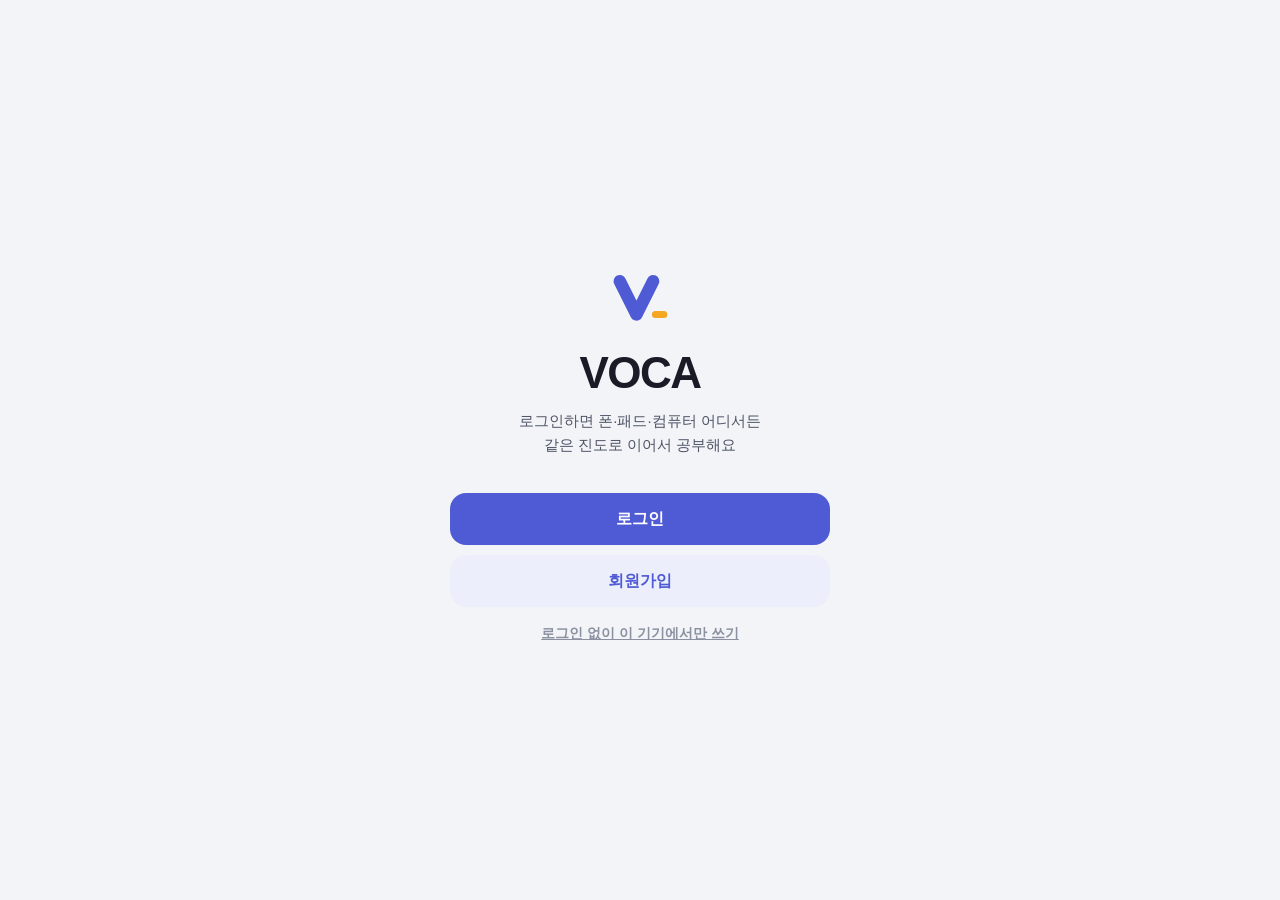
==== commit 4e816511: "로그인·회원가입을 다른 앱들처럼 · 설정 줄 설명이 길면 버튼이 밀리던 것 준비 - 로그인 안 한 계정 화면: 가운데 로고(V_)·소개, 아래에 로그인·회원가입·로그인 없이 쓰기 " ====
--- a/index.html
+++ b/index.html
@@ -60,8 +60,6 @@
       <span class="head-right"><span id="sync-badge" class="sync-badge" hidden></span><button class="acct-btn" id="btn-account" type="button" aria-label="계정" title="계정"><svg viewBox="0 0 24 24" fill="none" stroke="currentColor" stroke-width="1.8" stroke-linecap="round" stroke-linejoin="round" aria-hidden="true"><circle cx="12" cy="8.5" r="3.6"/><path d="M5 20c.8-3.6 3.6-5.6 7-5.6s6.2 2 7 5.6"/></svg><b id="acct-initial" hidden></b></button><nav class="mode-switch" aria-label="학습 모드"><span class="mode-thumb" aria-hidden="true"></span><a href="./" data-m="ex" aria-label="예문 (빈칸 암기)" title="예문"><svg viewBox="0 0 24 24" fill="none" stroke="currentColor" stroke-width="1.75" stroke-linecap="round" stroke-linejoin="round" aria-hidden="true"><path d="M3 6.5H21M3 12H7M16.5 12H21M3 17.5H13"/><path d="M9.5 13.2H14.5" stroke-dasharray="1.5 2"/></svg></a><a href="./?m=word" data-m="wd" aria-label="단어 (뜻 암기)" title="단어"><svg viewBox="0 0 24 24" fill="none" stroke="currentColor" stroke-width="1.75" stroke-linecap="round" stroke-linejoin="round" aria-hidden="true"><path d="M3 18L7.5 6L12 18M4.7 13.5H10.3"/><circle cx="17" cy="15" r="3"/><path d="M20 12V18"/></svg></a></nav></span>
     </header>
 
-    <!-- 옛 주소(github.io)에서 열었을 때만: 새 주소로 옮겼다는 안내 (app.js renderMoved) -->
-    <div class="card moved-card" hidden></div>
     <div id="load-status" class="status">단어를 불러오는 중…</div>
 
     <div id="home-body" hidden>
@@ -484,8 +482,9 @@
       <h1>계정</h1>
       <span></span>
     </header>
-    <div class="card moved-card" hidden></div>
     <div class="acct-welcome" id="acct-welcome" hidden>
+      <!-- 앱 아이콘의 V_ (빈칸) 표시. 테마 색을 따라감 -->
+      <svg class="aw-mark" viewBox="0 0 64 64" aria-hidden="true"><path class="v" d="M15 17 L29 45 L43 17"/><rect class="u" x="42" y="42" width="13" height="6" rx="3"/></svg>
       <div class="aw-logo" aria-hidden="true">VOCA</div>
       <p class="aw-lead">로그인하면 폰·패드·컴퓨터 어디서든<br>같은 진도로 이어서 공부해요</p>
     </div>
@@ -635,6 +634,12 @@
     <!-- 화면 꾸미기: js/look.js (이 기기에만. 강조 색·카드·퀴즈 바탕은 예문·단어 모드마다 따로) -->
     <div class="card" id="set-screen" data-tab="look">
       <div class="label">화면</div>
+      <!-- 테마: 오리지널 · 네온(늘 어둡게). 색은 테마가 정함 (js/look.js skin) -->
+      <div class="skin-pick" id="seg-skin" role="radiogroup" aria-label="테마">
+        <button type="button" data-v="orig" role="radio"><span class="skin-thumb orig" aria-hidden="true"><i></i><i></i><i></i></span>오리지널</button>
+        <button type="button" data-v="neon" role="radio"><span class="skin-thumb neon" aria-hidden="true"><i></i><i></i><i></i></span>네온</button>
+      </div>
+      <p class="skin-note" id="skin-note" hidden>네온은 늘 어두운 화면이에요</p>
       <div class="opt-row"><span>밝기</span>
         <div class="seg" id="seg-theme"><button data-v="auto">폰 설정</button><button data-v="light">밝게</button><button data-v="dark">어둡게</button></div></div>
       <div class="opt-row"><span>글자 크기</span>
@@ -648,15 +653,8 @@
     </div>
     <div class="card" id="set-look" data-tab="look">
       <div class="label">꾸미기</div>
-      <div class="opt-row"><span>강조 색</span><div class="swatches" id="sw-accent" role="radiogroup" aria-label="강조 색"></div></div>
       <div class="opt-row"><span>예문 글꼴</span>
         <div class="seg" id="seg-font"><button data-v="sans">고딕</button><button data-v="serif">명조</button></div></div>
-      <div class="opt-row"><span>모서리</span>
-        <div class="seg" id="seg-radius"><button data-v="round">둥글게</button><button data-v="soft">조금</button><button data-v="square">각지게</button></div></div>
-      <div class="opt-row"><span>카드</span>
-        <div class="seg" id="seg-edge"><button data-v="flat">평평하게</button><button data-v="shadow">그림자</button><button data-v="line">테두리</button></div></div>
-      <div class="opt-row"><span>퀴즈 바탕</span>
-        <div class="seg" id="seg-glow"><button data-v="none">단색</button><button data-v="warm">피치</button><button data-v="sky">하늘</button><button data-v="mint">민트</button></div></div>
       <div class="label mt">정답 반응</div>
       <div class="seg" id="seg-react">
         <button data-v="calm">차분하게</button>
@@ -832,6 +830,8 @@
   <!-- 계정: 로그인 · 회원가입 · 비밀번호 찾기(복구 코드) · 비밀번호 바꾸기 · 계정 지우기 · 복구 코드 보여 주기 (app.js openAccount) -->
   <div class="dialog" id="acct" role="dialog" aria-modal="true" aria-labelledby="ac-title" hidden>
     <form class="dialog-card acct-card" id="ac-form" novalidate>
+      <!-- 폰: 화면 전체를 쓰는 페이지 (뒤로 · 큰 제목 · 아래에 확인). 넓은 화면은 가운데 카드 -->
+      <div class="ac-head"><button class="icon-btn" id="ac-back" type="button" aria-label="뒤로" data-icon="back"></button></div>
       <div class="dlg-title" id="ac-title"></div>
       <div class="dlg-body" id="ac-sub" hidden></div>
       <label class="ac-field" data-f="id"><span>아이디</span><input id="ac-id" class="type-input" autocomplete="username" autocapitalize="off" autocorrect="off" spellcheck="false" maxlength="20" placeholder="영어 소문자·숫자·_ 3~20자"></label>
@@ -850,9 +850,9 @@
         <button class="btn dlg-ok" id="ac-ok" type="submit">확인</button>
       </div>
       <div class="ac-links">
-        <button class="link-btn" id="ac-to-recover" type="button">비밀번호를 잊었어요</button>
-        <button class="link-btn" id="ac-to-signup" type="button">계정이 없어요 · 회원가입</button>
-        <button class="link-btn" id="ac-to-login" type="button">계정이 있어요 · 로그인</button>
+        <button class="link-btn" id="ac-to-recover" type="button">비밀번호 찾기</button>
+        <button class="link-btn" id="ac-to-signup" type="button">회원가입</button>
+        <button class="link-btn" id="ac-to-login" type="button">이미 계정이 있어요 · 로그인</button>
       </div>
     </form>
   </div>
--- a/style.css
+++ b/style.css
@@ -13,11 +13,11 @@
   --on-primary: #ffffff;
   --danger: #e03131;
   --danger-soft: #ffe8e8;
-  /* 라이트: 아래쪽에 옅은 피치 → 위로 갈수록 바탕색 (키보드·선지 쪽이 중심) */
   --mark-bg: var(--blank);   /* 해석 뜻 부분 형광펜 */
   --mark-top: 58%;
-  --glow-0: #f7e2d1;
-  --glow-1: #f9ece3;
+  /* 퀴즈 바탕 아래쪽 빛 (오리지널은 단색, 네온은 옅은 빛) */
+  --glow-0: var(--bg);
+  --glow-1: var(--bg);
   --ok: #12b886;
   --ok-soft: #e3f8f1;
   --on-ok: #ffffff;
@@ -68,8 +68,6 @@
   --danger-soft: #3a1d26;
   --mark-bg: rgba(110, 225, 170, .5);   /* 다크: 민트 형광펜 (네이비 위에서 잘 보이게) */
   --mark-top: 50%;
-  --glow-0: #173d40;   /* 다크: 아래에서 은은한 민트 (홈은 단색) */
-  --glow-1: #122434;
   --ok: #38d9a9;
   --ok-soft: #133b31;
   --on-ok: #0b1a1c;    /* 밝은 초록 위 글자는 검정 쪽이 잘 읽힘 */
@@ -97,7 +95,7 @@
 * { box-sizing: border-box; -webkit-tap-highlight-color: transparent; }
 html, body { margin: 0; color: var(--text); }
 html { background: var(--bg); }
-/* 화면에 고정된 배경 그라데이션 (스크롤해도 아래쪽이 피치) */
+/* 화면에 고정된 배경 그라데이션 (오리지널은 단색, 네온은 아래쪽에 옅은 빛) */
 /* 아래 고정 버튼 바탕도 같은 그림을 화면 기준(fixed)으로 깔아서 배경과 이음새 없이 붙게 함 */
 /* 아래 고정 바는 화면 너비 전체로 깔고(안쪽 버튼만 --bar-w 폭으로 가운데) 배경 그림을 그대로 씀.
    아이패드 사파리는 background-attachment: fixed를 무시하므로, 바가 화면보다 좁으면 그라데이션이 어긋남 */
@@ -465,7 +463,6 @@
 #word-list .day-group > .item { content-visibility: auto; contain-intrinsic-size: auto 74px; }
 /* 단어장: DAY 하나 = 카드 하나, 단어는 줄 (사이에 아주 옅은 줄) */
 .day-group { background: var(--card); border-radius: var(--r-xl); overflow: hidden; box-shadow: var(--shadow); }
-:root[data-edge="line"] .day-group { border: 1px solid var(--line); }
 .day-group > .item { background: none; border: 0 !important; border-radius: 0; margin: 0; padding: 14px 18px; box-shadow: none; }
 .day-group > .item + .item { box-shadow: inset 0 1px 0 var(--line); }
 #word-list .item:not(.open) .rel { display: none; } /* 유의어·반의어는 펼쳤을 때만 */
@@ -744,12 +741,6 @@
   --key-bg: var(--card); --key-fn: var(--line); /* 단어 모드는 바탕 단색이라 그대로 */
   --thumb: #3a3a42;
 }
-/* 카드 구분: 평평하게(기본, 바탕색 차이만) · 그림자 · 얇은 테두리. 설정 > 화면 > 카드 */
-:root[data-edge="shadow"] { --shadow: var(--shadow-soft); }
-:root[data-edge="line"] { --shadow: none; }
-:root[data-edge="line"] .card, :root[data-edge="line"] .sent, :root[data-edge="line"] .item { border: 1px solid var(--line); }
-:root[data-edge="line"] .day:not(.solo) { border-color: var(--line); }
-:root[data-edge="line"] .fb-pane .sent, :root[data-edge="line"] .fb-card, :root[data-edge="line"] .item .detail .sent { border: 0; }
 :root[data-mode="word"] .choice { font-size: calc(16px * var(--fz)); line-height: 1.45; }
 :root[data-mode="word"] .toast { box-shadow: 0 6px 20px rgba(0, 0, 0, .18); }
 
@@ -1253,6 +1244,7 @@
 .report-btn + .mark-btn { margin-left: 0; }
 .report-link { display: block; margin: 18px auto 2px; color: var(--muted); font-size: 13px; font-weight: 600; text-decoration: none; }
 .report-card { max-width: 360px; }
+.report-card .chip:not(.on) { background: var(--fill); } /* 창 바탕이 카드색이라 칩이 안 보였음 (카드 안 칩과 같게) */
 .rp-reasons { display: flex; flex-wrap: wrap; justify-content: center; gap: 6px; margin: 14px 0 10px; }
 .rp-note { width: 100%; min-height: 58px; resize: none; padding: 10px 12px; font-size: 15px; color: var(--text); font-family: inherit; text-align: left; margin: 0; }
 .rp-peek { text-align: left; margin-top: 10px; font-size: 13px; color: var(--muted); }
@@ -1264,25 +1256,6 @@
 .cp-bio { min-height: 3em; margin: 10px 2px 0; font-size: 14px; line-height: 1.5; color: var(--muted); word-break: keep-all; }
 
 /* ---------- 꾸미기 (js/look.js가 <html>에 붙이는 속성. 설정 > 화면 · 문제 풀기) ---------- */
-/* 강조 색: 버튼·막대·고른 칸·빈칸. 모드 색 블록보다 뒤에 있어야 이김. 다크 값은 [data-theme="dark"]와 같이 */
-:root[data-accent="navy"]   { --primary: #4f5bd5; --primary-soft: #eceefb; --on-primary: #ffffff; --blank: #dde1f8; } /* 이름은 navy지만 인디고 */
-:root[data-accent="forest"] { --primary: #1e9e6a; --primary-soft: #e3f5ec; --on-primary: #ffffff; --blank: #cdebdc; }
-:root[data-accent="grape"]  { --primary: #7a5af8; --primary-soft: #f0ecfe; --on-primary: #ffffff; --blank: #e0d8fd; }
-:root[data-accent="coral"]  { --primary: #e8574a; --primary-soft: #fdebe8; --on-primary: #ffffff; --blank: #f9d5cf; }
-:root[data-accent="ink"]    { --primary: #1a1a17; --primary-soft: #efeee7; --on-primary: #f7f6f1; --blank: #ebe6d6; }
-:root[data-theme="dark"][data-accent="navy"]   { --primary: #6672ee; --primary-soft: #252a4a; --on-primary: #ffffff; --blank: #2e3560; }
-:root[data-theme="dark"][data-accent="forest"] { --primary: #8fdcb8; --primary-soft: #15302a; --on-primary: #0d1f19; --blank: #1e4236; }
-:root[data-theme="dark"][data-accent="grape"]  { --primary: #c9b6f5; --primary-soft: #251d3d; --on-primary: #160f29; --blank: #382c5c; }
-:root[data-theme="dark"][data-accent="coral"]  { --primary: #ffab9e; --primary-soft: #3a1f1c; --on-primary: #2a0f0b; --blank: #55302b; }
-:root[data-theme="dark"][data-accent="ink"]    { --primary: #f0efe9; --primary-soft: #2a2a30; --on-primary: #17171a; --blank: #3a3a42; }
-/* 퀴즈 바탕 아래쪽 빛: 기본(라이트 피치 · 다크 청록) · 하늘 · 민트 · 단색 */
-:root[data-glow="warm"] { --glow-0: #f7e2d1; --glow-1: #f9ece3; }
-:root[data-glow="sky"]  { --glow-0: #d6e7fb; --glow-1: #e8f1fc; }
-:root[data-glow="mint"] { --glow-0: #cdf1e3; --glow-1: #e4f7ef; }
-:root[data-glow="none"] { --glow-0: var(--bg); --glow-1: var(--bg); }
-:root[data-theme="dark"][data-glow="warm"] { --glow-0: #173d40; --glow-1: #122434; }
-:root[data-theme="dark"][data-glow="sky"]  { --glow-0: #173252; --glow-1: #142338; }
-:root[data-theme="dark"][data-glow="mint"] { --glow-0: #14402f; --glow-1: #11281f; }
 /* 글자 크기: 예문·보기·정답 시트만 (버튼·메뉴는 그대로라 화면이 안 깨짐) */
 :root[data-size="s"] { --fz: .9; }
 :root[data-size="l"] { --fz: 1.15; }
@@ -1292,9 +1265,6 @@
 :root[data-font="serif"] .sent .en, :root[data-font="serif"] .word-card .qw, :root[data-font="serif"] .fb-word .w,
 :root[data-font="serif"][data-mode="ex"] .choice { font-family: var(--serif); }
 :root[data-font="serif"] .sent .en { letter-spacing: .005em; }
-/* 모서리: 둥글게(기본) · 조금 둥글게 · 각지게 */
-:root[data-radius="soft"] { --r-xs: 4px; --r-sm: 6px; --r-md: 8px; --r-lg: 10px; --r-xl: 12px; --r-2xl: 16px; }
-:root[data-radius="square"] { --r-xs: 2px; --r-sm: 3px; --r-md: 4px; --r-lg: 5px; --r-xl: 6px; --r-2xl: 8px; --r-pill: 6px; }
 /* 정답 반응: 차분하게(움직임 없이 색만) · 보통(기본) · 신나게(톡 튀고 반짝) */
 :root[data-react="calm"] #q-sentences.answered .sent, :root[data-react="calm"] #q-sentences.answered .blank.filled,
 :root[data-react="calm"] .tag.fb-head, :root[data-react="calm"] .fb-coach .buddy-svg { animation: none !important; }
@@ -1314,10 +1284,6 @@
 .opt-row > span { font-size: 14px; font-weight: 700; color: var(--muted); }
 .opt-row .seg { margin: 0; }
 .opt-row .seg button { padding: 7px 2px; font-size: 13px; white-space: nowrap; }
-.swatches { display: flex; gap: 10px; flex-wrap: wrap; padding: 4px 2px; }
-.swatch { width: 32px; height: 32px; border-radius: 50%; border: 0; padding: 0; background: var(--sw); box-shadow: inset 0 0 0 1px rgba(0, 0, 0, .12); }
-.swatch.on { box-shadow: 0 0 0 2px var(--card), 0 0 0 4px var(--text); }
-.swatch:focus-visible { outline: 2px solid var(--text); outline-offset: 3px; }
 #btn-look-reset { margin-top: 6px; }
 .react-demo { display: flex; align-items: center; gap: 8px; margin: -4px 2px 6px; font-size: 12px; }
 
@@ -1692,6 +1658,59 @@
 #account #set-sync #acct-ready .btn { min-height: 52px; font-size: 16px; }
 .acct-skip { text-align: center; margin: 18px 0 0; font-size: 14px; }
 .acct-skip .link-btn { color: var(--muted); font-weight: 600; }
+/* ---------- 계정: 로그인 안 했을 때 환영 화면 (가운데 로고, 아래에 버튼 세로로) ---------- */
+#account.welcome.active { display: flex; flex-direction: column; }
+#account.welcome .top h1 { visibility: hidden; } /* 뒤로 단추 자리는 그대로 */
+#account.welcome .acct-welcome { flex: 1; display: flex; flex-direction: column; align-items: center; justify-content: center; padding: 24px 8px 32px; }
+.aw-mark { width: 76px; height: 76px; margin-bottom: 14px; }
+.aw-mark .v { fill: none; stroke: var(--primary); stroke-width: 10.5; stroke-linecap: round; stroke-linejoin: round; }
+.aw-mark .u { fill: #f5a623; }
+#account.welcome .aw-logo { font-size: 44px; letter-spacing: -1.5px; line-height: 1; }
+#account.welcome .aw-lead { margin: 14px 0 0; }
+#account.welcome #set-sync { background: none; box-shadow: none; border: 0; padding: 0; margin: 0; }
+#account.welcome #acct-ready { flex-direction: column; align-items: stretch; gap: 10px; }
+#account.welcome #acct-ready .btn { min-height: 56px; margin: 0; font-size: 17px; border-radius: 16px; }
+#account.welcome .set-more { margin-top: 14px; text-align: center; }
+#account.gate .set-more { display: none; } /* 처음 화면엔 예전 방식(GitHub)을 안 보임. 설정 > 연결 > 계정에서는 보임 */
+#account.welcome .acct-skip { margin: 16px 0 4px; }
+/* 넓은 화면: 로고와 버튼을 가운데 좁은 한 덩어리로 */
+@media (min-width: 700px) {
+  #account.welcome.active { justify-content: center; }
+  #account.welcome .acct-welcome { flex: none; padding-bottom: 36px; }
+  #account.welcome #set-sync, #account.welcome .acct-skip { width: 100%; max-width: 380px; margin-left: auto; margin-right: auto; }
+  #account.welcome .top { position: absolute; top: calc(env(safe-area-inset-top, 0px) + 12px); left: 16px; right: 16px; }
+}
+
+/* ---------- 계정 창(로그인·회원가입·비밀번호 찾기…): 폰은 화면 전체 페이지, 넓은 화면은 가운데 카드 ---------- */
+.ac-head { display: none; }
+.acct-card .dlg-title { text-align: left; font-size: 24px; letter-spacing: -.5px; }
+.acct-card .dlg-body { text-align: left; margin-top: -4px; }
+.acct-card { gap: 14px; }
+.ac-field span { font-size: 14px; }
+.ac-field .type-input { padding: 14px 16px; font-size: 17px; border-radius: 14px; }
+/* 다른 길(비밀번호 찾기 · 회원가입 · 로그인)은 확인 버튼 아래 회색 한 줄 */
+.acct-card .dlg-actions { order: 1; }
+.acct-card .ac-links { order: 2; flex-direction: row; justify-content: center; flex-wrap: wrap; gap: 0; margin-top: 2px; }
+.acct-card .ac-links .link-btn { color: var(--muted); font-size: 14px; font-weight: 600; text-decoration: none; padding: 4px 12px; }
+.acct-card .ac-links .link-btn:not([hidden]) ~ .link-btn:not([hidden]) { border-left: 1px solid var(--line); }
+@media (max-width: 699px) {
+  #acct.dialog { padding: 0; align-items: stretch; background: var(--card); }
+  #acct .acct-card {
+    max-width: none; min-height: 100%; max-height: 100dvh; border-radius: 0; box-shadow: none; animation: ac-in .22s ease-out;
+    padding: calc(env(safe-area-inset-top, 0px) + 6px) 20px calc(env(safe-area-inset-bottom, 0px) + 14px);
+  }
+  #acct .ac-head { display: flex; margin: 0 -8px 2px; }
+  #acct .acct-card .dlg-title { font-size: 26px; margin-top: 6px; }
+  #acct .dlg-actions { margin-top: auto; padding-top: 10px; }
+  #acct .ac-links { position: sticky; bottom: 0; }
+  #acct .dlg-cancel { display: none; } /* 왼쪽 위 뒤로 단추로 */
+  #acct .dlg-ok { min-height: 56px; font-size: 17px; border-radius: 16px; }
+}
+@keyframes ac-in { from { opacity: 0; transform: translateX(24px); } }
+@media (prefers-reduced-motion: reduce) { #acct .acct-card { animation: none; } }
+:root[data-skin="neon"] .aw-mark .v { stroke: var(--primary); filter: drop-shadow(0 0 6px rgba(var(--halo), .8)); }
+:root[data-skin="neon"] .aw-mark .u { fill: var(--neon2); filter: drop-shadow(0 0 6px rgba(var(--halo2), .8)); }
+
 .ac-keep { display: flex; align-items: center; gap: 8px; font-size: 14px; color: var(--text2); cursor: pointer; }
 .ac-keep input { width: 18px; height: 18px; accent-color: var(--primary); margin: 0; }
 .ac-keep small { color: var(--muted); font-size: 12px; }
@@ -1699,12 +1718,311 @@
 :root[data-view="sweep"] #resume-card #btn-resume { background: linear-gradient(135deg, #ff9a1f 0%, #f76707 55%, #e8430b 100%); color: #fff; }
 :root[data-view="sweep"] #resume-card { box-shadow: inset 0 0 0 2px color-mix(in srgb, #f76707 35%, transparent); }
 
-/* ---------- 옛 주소(github.io)에서 열었을 때 새 주소 안내 (app.js renderMoved) ---------- */
-.moved-card { border: 1.5px solid var(--primary); background: var(--primary-soft); display: flex; flex-direction: column; gap: 12px; margin-bottom: 14px; }
-.moved-card[hidden] { display: none; }
-.moved-card .mv-text { display: flex; flex-direction: column; gap: 4px; }
-.moved-card .mv-text b { font-size: 16px; color: var(--text); }
-.moved-card .mv-text small { font-size: 13.5px; line-height: 1.5; color: var(--text2); }
-.moved-card .mv-row { display: flex; align-items: center; gap: 12px; flex-wrap: wrap; }
-.moved-card .mv-go { margin: 0; background: var(--primary); color: var(--on-primary); text-decoration: none; }
-.moved-card .mv-url { font-size: 13px; color: var(--muted); }
+/* ========== 네온 테마: <html data-skin="neon"> (설정 > 화면 > 테마, js/look.js). 늘 어둡게 ==========
+   생각: 밤 공부방의 네온사인. 바탕은 아주 깊은 남색 검정, 카드는 살짝 비치는 유리, 빛은 '누를 것'과 '중요한 숫자'에만.
+   본문 글자는 빛 없이 또렷하게 (빛 번진 글자는 오래 못 읽음).
+   예문 모드 = 하늘(시안) + 보라 · 단어 모드 = 분홍(마젠타) + 주황. 정답은 초록 네온, 오답은 빨강 네온.
+   색 토큰은 단어 모드·다크 블록보다 뒤에 있어서 이김. 모양은 오리지널과 같고(화면 구성·크기·위치) 색·빛만 바꿈 */
+
+:root[data-skin="neon"][data-theme] {
+  color-scheme: dark;
+  --bg: #07080f;
+  --card: #0f111b;
+  --card-hi: #141726;          /* 카드 위 한 단계 밝은 칸 */
+  --text: #eef0fa;
+  --text2: #b6bbd2;
+  --muted: #6d7390;
+  --line: #1d2030;
+  --edge: rgba(255, 255, 255, .07);  /* 유리 카드 테두리 */
+  --fill: #171a28;
+  /* 예문 모드 네온 */
+  --primary: #3cf0ff;
+  --neon2: #a36bff;
+  --halo: 60, 240, 255;        /* rgba(var(--halo), a) */
+  --halo2: 163, 107, 255;
+  --primary-soft: rgba(60, 240, 255, .10);
+  --on-primary: #03161b;
+  --blank: rgba(60, 240, 255, .09);
+  --mark-bg: rgba(60, 240, 255, .30);
+  --mark-top: 52%;
+  --ok: #3dffa2; --ok-soft: rgba(61, 255, 162, .09); --on-ok: #03160c; --ok-glow: 61, 255, 162;
+  --bad: #ff4d6d; --bad-soft: rgba(255, 77, 109, .10); --on-bad: #1c0309;
+  --danger: #ff4d6d; --danger-soft: rgba(255, 77, 109, .10);
+  --warn: #ffc53d; --warn-soft: rgba(255, 197, 61, .12); --on-warn: #1c1300;
+  --hint-c: #ffc53d; --hint-glow: 255, 197, 61; --on-hint: #1c1300;
+  --spell: #ffd84d; --spell-soft: rgba(255, 216, 77, .12);
+  --solo: #ff9a3d; --solo-soft: rgba(255, 154, 61, .10); --on-solo: #1c0d00; --solo-glow: rgba(255, 154, 61, .45);
+  --syn-c: #3cc8ff; --syn-soft: rgba(60, 200, 255, .12); --ant-c: #ff4d6d; --ant-soft: rgba(255, 77, 109, .12);
+  --study-c: #3dffa2; --study-c2: #c6ff3d; --study-soft: rgba(61, 255, 162, .10); --swipe-text: #04120b;
+  --shadow: none; --shadow-soft: none;
+  --shadow-pop: 0 30px 80px rgba(0, 0, 0, .7);
+  /* 형광펜: 블랙라이트에 빛나는 형광 노랑 (두 모드 같음, 모드 색과 안 겹치게) */
+  --uv: #eaff4f; --uv-rgb: 234, 255, 79;
+  --scrim: rgba(2, 3, 8, .7);
+  --thumb: rgba(60, 240, 255, .14);
+  --key-bg: #0f111b; --key-fn: #171a28;
+  /* 퀴즈 바탕: 아래에서 아주 옅은 시안 빛 */
+  --glow-0: #0a1c25; --glow-1: #08111b;
+}
+/* 단어 모드: 분홍 + 주황 */
+:root[data-skin="neon"][data-mode="word"] {
+  --primary: #ff5ac8;
+  --neon2: #ff9a4d;
+  --halo: 255, 90, 200;
+  --halo2: 255, 154, 77;
+  --primary-soft: rgba(255, 90, 200, .10);
+  --on-primary: #1c0314;
+  --blank: rgba(255, 90, 200, .10);
+  --mark-bg: rgba(255, 90, 200, .30);
+  --thumb: rgba(255, 90, 200, .16);
+  --glow-0: #1e0a1b; --glow-1: #120914;
+}
+
+/* ---------- 바탕: 깊은 검정 위에 두 군데 아주 옅은 빛 (화면에 고정) ---------- */
+:root[data-skin="neon"] { background: var(--bg); }
+:root[data-skin="neon"] body {
+  background:
+    radial-gradient(90vmax 60vmax at 105% -10%, rgba(var(--halo2), .13), transparent 60%),
+    radial-gradient(80vmax 55vmax at -15% 110%, rgba(var(--halo), .09), transparent 60%),
+    var(--bg);
+  background-attachment: fixed;
+  min-height: 100dvh;
+}
+/* 퀴즈 화면의 아래쪽 빛은 그대로 쓰되, 위 빛과 겹치게 투명하게 */
+:root[data-skin="neon"] body::before { opacity: .9; }
+
+/* ---------- 유리 카드: 반투명 + 가는 테두리 + 위쪽 한 줄 하이라이트 ---------- */
+:root[data-skin="neon"] :is(.card, .sent, .day, .choice, .item, .plan-sum) {
+  background: linear-gradient(180deg, rgba(255, 255, 255, .035), rgba(255, 255, 255, .015)), var(--card);
+  border: 1px solid var(--edge);
+  box-shadow: inset 0 1px 0 rgba(255, 255, 255, .04);
+}
+:root[data-skin="neon"] .card.menu { padding: 6px 0; }
+:root[data-skin="neon"] .menu-row + .menu-row { border-top: 1px solid var(--edge); }
+:root[data-skin="neon"] .label { color: var(--text2); }
+
+/* ---------- 머리: VOCA 글씨는 네온사인처럼 (흰 심 + 색 번짐) ---------- */
+/* 간판은 홈의 VOCA와 계정 화면의 VOCA만 (다른 화면 제목까지 빛나면 어디가 중요한지 흐려짐) */
+:root[data-skin="neon"] #home .top h1, :root[data-skin="neon"] .aw-logo {
+  color: #f6fbff;
+  text-shadow: 0 0 1px #fff, 0 0 8px rgba(var(--halo), .75), 0 0 22px rgba(var(--halo), .45), 0 0 44px rgba(var(--halo2), .35);
+}
+:root[data-skin="neon"] #home .top h1 .sub { text-shadow: none; }
+:root[data-skin="neon"] .top h1 .sub { color: var(--muted); }
+:root[data-skin="neon"] .acct-btn { background: var(--fill); border: 1px solid var(--edge); color: var(--text2); }
+/* 예문↔단어 전환: 고른 칸이 은은히 켜짐 */
+:root[data-skin="neon"] .mode-switch { background: var(--fill); box-shadow: inset 0 0 0 1px var(--edge); }
+:root[data-skin="neon"] .mode-thumb { background: var(--thumb); box-shadow: 0 0 0 1px rgba(var(--halo), .45), 0 0 14px rgba(var(--halo), .35); }
+:root[data-skin="neon"] .mode-switch a.on { color: var(--primary); filter: drop-shadow(0 0 4px rgba(var(--halo), .8)); }
+
+/* ---------- 오늘 카드 (주인공): 채운 색 대신 '빛나는 관' 테두리 ---------- */
+@property --neon-a { syntax: '<angle>'; inherits: false; initial-value: 0deg; }
+:root[data-skin="neon"] #card-today.go {
+  --go-bg: transparent; --go-fg: var(--text);
+  color: var(--text);
+  border: 1.5px solid transparent;
+  background:
+    radial-gradient(120% 90% at 100% 0%, rgba(var(--halo2), .16), transparent 55%) padding-box,
+    radial-gradient(90% 80% at 0% 100%, rgba(var(--halo), .12), transparent 60%) padding-box,
+    linear-gradient(var(--card), var(--card)) padding-box,
+    conic-gradient(from var(--neon-a), var(--primary), var(--neon2), var(--primary), var(--neon2), var(--primary)) border-box;
+  box-shadow: 0 0 0 1px rgba(var(--halo), .08), 0 0 26px rgba(var(--halo), .22), 0 0 60px rgba(var(--halo2), .14), inset 0 0 30px rgba(var(--halo), .06);
+  animation: neon-orbit 14s linear infinite;
+}
+@keyframes neon-orbit { to { --neon-a: 360deg; } }
+:root[data-skin="neon"] .today.go .label { color: var(--primary); opacity: 1; text-shadow: 0 0 10px rgba(var(--halo), .55); }
+:root[data-skin="neon"] .today.go .flow { color: var(--muted); opacity: 1; }
+:root[data-skin="neon"] .today.go .flow span.on { color: var(--text); }
+:root[data-skin="neon"] .today.go .plan > * { color: var(--muted); }
+/* 오늘 할 개수: 네온 숫자 */
+:root[data-skin="neon"] .today.go .plan b {
+  color: #fbfeff;
+  text-shadow: 0 0 2px #fff, 0 0 10px rgba(var(--halo), .9), 0 0 26px rgba(var(--halo), .55), 0 0 52px rgba(var(--halo2), .4);
+}
+/* 시작 › : 빛나는 알약 */
+:root[data-skin="neon"] .today.go .today-go {
+  color: var(--on-primary); background: var(--primary); padding: 7px 10px 7px 16px; border-radius: 999px;
+  box-shadow: 0 0 0 1px rgba(255, 255, 255, .35) inset, 0 0 16px rgba(var(--halo), .75), 0 0 36px rgba(var(--halo), .35);
+}
+:root[data-skin="neon"] .today.go .today-go .chev { font-size: 20px; margin-top: -1px; }
+:root[data-skin="neon"] .today.go .stretch { background: transparent; box-shadow: none; }
+/* DAY 단독 학습: 오늘 카드 빛을 주황으로 */
+:root[data-skin="neon"] #card-today.go.solo-mode { --primary: var(--solo); --neon2: #ff5ac8; --halo: 255, 154, 61; --halo2: 255, 90, 200; --on-primary: var(--on-solo); }
+:root[data-skin="neon"] .today.go .stretch:active { background: rgba(var(--halo), .06); }
+:root[data-skin="neon"] .today.go .edit-ic { color: var(--muted); }
+
+/* ---------- 숫자 · 막대 ---------- */
+:root[data-skin="neon"] .prog-num b { color: #fbfeff; text-shadow: 0 0 14px rgba(var(--halo), .35); }
+:root[data-skin="neon"] .bar { background: rgba(255, 255, 255, .06); overflow: visible; }
+:root[data-skin="neon"] .bar-fill {
+  background: linear-gradient(90deg, var(--primary), var(--neon2));
+  box-shadow: 0 0 10px rgba(var(--halo), .7), 0 0 2px rgba(255, 255, 255, .6) inset;
+}
+:root[data-skin="neon"] .chev { color: var(--muted); }
+:root[data-skin="neon"] #wrong-count { color: var(--primary); text-shadow: 0 0 10px rgba(var(--halo), .7); font-weight: 700; }
+
+/* ---------- 아래 탭 · 왼쪽 메뉴: 어두운 유리, 고른 탭만 켜짐 ---------- */
+:root[data-skin="neon"] .tabbar {
+  background: rgba(8, 9, 16, .82); -webkit-backdrop-filter: blur(18px) saturate(140%); backdrop-filter: blur(18px) saturate(140%);
+  box-shadow: 0 -1px 0 var(--edge);
+}
+:root[data-skin="neon"] .tabbar button { position: relative; color: var(--muted); }
+:root[data-skin="neon"] .tabbar button.on { color: var(--primary); filter: drop-shadow(0 0 6px rgba(var(--halo), .85)); }
+:root[data-skin="neon"] .tabbar button.on::after {
+  content: ''; position: absolute; left: 50%; bottom: 7px; width: 4px; height: 4px; margin-left: -2px; border-radius: 50%;
+  background: var(--primary); box-shadow: 0 0 8px 1px rgba(var(--halo), .9);
+}
+@media (min-width: 1000px) {
+  :root[data-skin="neon"] .tabbar { box-shadow: 1px 0 0 var(--edge); }
+  :root[data-skin="neon"] .tabbar button.on { background: rgba(var(--halo), .07); box-shadow: inset 0 0 0 1px rgba(var(--halo), .3); filter: none; }
+  :root[data-skin="neon"] .tabbar button.on .ic { filter: drop-shadow(0 0 6px rgba(var(--halo), .85)); }
+  :root[data-skin="neon"] .tabbar button.on::after { display: none; }
+  :root[data-skin="neon"] .tabbar button:not(.on):hover { background: var(--fill); }
+}
+
+/* ---------- 버튼 ---------- */
+:root[data-skin="neon"] .btn.primary {
+  background: linear-gradient(180deg, color-mix(in srgb, var(--primary) 82%, #fff), var(--primary)); color: var(--on-primary);
+  box-shadow: 0 0 0 1px rgba(255, 255, 255, .28) inset, 0 0 12px rgba(var(--halo), .4), 0 6px 26px -6px rgba(var(--halo), .45);
+}
+:root[data-skin="neon"] .btn.secondary { background: var(--primary-soft); color: var(--primary); box-shadow: inset 0 0 0 1px rgba(var(--halo), .35); }
+:root[data-skin="neon"] .seg { background: var(--fill); }
+:root[data-skin="neon"] #settings .seg, :root[data-skin="neon"] #list .seg { background: var(--fill); }
+:root[data-skin="neon"] .seg button.on, :root[data-skin="neon"] #settings .seg button.on, :root[data-skin="neon"] #list .seg button.on {
+  background: var(--primary-soft); color: var(--primary); box-shadow: inset 0 0 0 1px rgba(var(--halo), .4), 0 0 12px rgba(var(--halo), .18);
+}
+:root[data-skin="neon"] .switch { background: #23263a; }
+:root[data-skin="neon"] .switch::before { background: #c9cde0; box-shadow: none; }
+:root[data-skin="neon"] .switch:checked { background: rgba(var(--halo), .22); box-shadow: inset 0 0 0 1px rgba(var(--halo), .6), 0 0 14px rgba(var(--halo), .35); }
+:root[data-skin="neon"] .switch:checked::before { background: var(--primary); box-shadow: 0 0 10px rgba(var(--halo), .9); }
+:root[data-skin="neon"] .mark-btn, :root[data-skin="neon"] .icon-btn.round { background: var(--fill); box-shadow: inset 0 0 0 1px var(--edge); }
+
+/* 설정 탭 줄(위에 붙는 줄): 어두운 유리 + 고른 탭 밑줄이 빛남 */
+:root[data-skin="neon"] #settings .set-tabs {
+  background: rgba(7, 8, 15, .86); -webkit-backdrop-filter: blur(16px); backdrop-filter: blur(16px);
+  box-shadow: 0 0 0 8px rgba(7, 8, 15, .86), 0 calc(-1 * env(safe-area-inset-top, 0px) - 8px) 0 8px rgba(7, 8, 15, .86), inset 0 -1px 0 var(--edge);
+}
+:root[data-skin="neon"] #settings .set-tabs button.on {
+  background: none; color: var(--primary); text-shadow: 0 0 10px rgba(var(--halo), .6);
+  box-shadow: inset 0 -2px 0 var(--primary), 0 8px 12px -10px rgba(var(--halo), 1);
+}
+
+/* ---------- 문제 화면 ---------- */
+:root[data-skin="neon"] .quiz-top .bar { height: 6px; }
+:root[data-skin="neon"] .sent .num { color: var(--muted); }
+:root[data-skin="neon"] .sent .ko { color: var(--muted); }
+:root[data-skin="neon"] .ko-mark { color: var(--text); }
+/* 빈칸: 어둠 속에 켜진 칸. 밑줄은 빛나는 선 */
+:root[data-skin="neon"] .blank {
+  background: var(--blank); border-bottom-color: var(--primary);
+  box-shadow: 0 1px 0 0 var(--primary), 0 8px 14px -8px rgba(var(--halo), .9);
+}
+:root[data-skin="neon"] .blank.filled { color: var(--ok); background: var(--ok-soft); border-color: var(--ok); text-shadow: 0 0 10px rgba(var(--ok-glow), .8); box-shadow: 0 8px 14px -8px rgba(var(--ok-glow), .9); }
+:root[data-skin="neon"] .blank.filled.bad { color: var(--bad); text-shadow: 0 0 10px rgba(255, 77, 109, .8); box-shadow: 0 8px 14px -8px rgba(255, 77, 109, .9); }
+/* 보기: 눌러야 하는 칸이라 테두리가 조금 더 밝음 */
+:root[data-skin="neon"] .choice { border: 1px solid rgba(255, 255, 255, .09); color: var(--text); }
+:root[data-skin="neon"] .choice:active { border-color: rgba(var(--halo), .6); box-shadow: 0 0 16px rgba(var(--halo), .3); }
+:root[data-skin="neon"] .choice.correct { color: var(--ok); background: var(--ok-soft); border-color: rgba(var(--ok-glow), .7); box-shadow: 0 0 18px rgba(var(--ok-glow), .3), inset 0 0 14px rgba(var(--ok-glow), .08); text-shadow: 0 0 8px rgba(var(--ok-glow), .6); }
+:root[data-skin="neon"] .choice.wrong { color: var(--bad); background: var(--bad-soft); border-color: rgba(255, 77, 109, .7); box-shadow: 0 0 18px rgba(255, 77, 109, .28); }
+:root[data-skin="neon"] .pin-row .q-tools .btn, :root[data-skin="neon"] .more-btn, :root[data-skin="neon"] .q-tools .btn.ghost { background: var(--fill); box-shadow: inset 0 0 0 1px var(--edge); }
+/* 정답 뒤 예문 카드: 초록 관 */
+:root[data-skin="neon"] #q-sentences.answered.ok .sent { background: linear-gradient(180deg, rgba(61, 255, 162, .06), rgba(61, 255, 162, .02)), var(--card); border-color: transparent; box-shadow: 0 0 0 1.5px var(--ok), 0 0 22px rgba(var(--ok-glow), .28), inset 0 0 24px rgba(var(--ok-glow), .06); }
+:root[data-skin="neon"] #q-sentences.answered.bad .sent { background: linear-gradient(180deg, rgba(255, 77, 109, .07), rgba(255, 77, 109, .02)), var(--card); border-color: transparent; box-shadow: 0 0 0 1.5px var(--bad), 0 0 22px rgba(255, 77, 109, .26); }
+/* 단어 모드 문제 단어: 큰 네온 글씨 */
+:root[data-skin="neon"] .word-card .qw { color: #fbfeff; text-shadow: 0 0 2px #fff, 0 0 14px rgba(var(--halo), .6), 0 0 34px rgba(var(--halo2), .3); }
+:root[data-skin="neon"] .word-card .speak { background: var(--fill); box-shadow: inset 0 0 0 1px var(--edge); }
+
+/* 채점 띠(정답!·내일 복습): 네온 간판 */
+:root[data-skin="neon"] .tag.fb-head.ok { color: var(--ok); background: rgba(var(--ok-glow), .08); box-shadow: inset 0 0 0 1px rgba(var(--ok-glow), .8), 0 0 14px rgba(var(--ok-glow), .45); text-shadow: 0 0 8px rgba(var(--ok-glow), .9); }
+:root[data-skin="neon"] .tag.fb-head.bad { color: var(--bad); background: rgba(255, 77, 109, .08); box-shadow: inset 0 0 0 1px rgba(255, 77, 109, .8), 0 0 14px rgba(255, 77, 109, .4); text-shadow: 0 0 8px rgba(255, 77, 109, .9); }
+:root[data-skin="neon"] .tag { background: var(--primary-soft); }
+
+/* ---------- 형광펜(내가 칠한 단어만): 블랙라이트 아래 형광 잉크처럼 빛남. 해석 속 뜻 강조(.ko-mark)는 읽는 글이라 빛 없이 그대로 ---------- */
+:root[data-skin="neon"] .item.hl .w {
+  color: var(--uv); background: linear-gradient(transparent calc(100% - 2px), rgba(var(--uv-rgb), .75) calc(100% - 2px)) no-repeat;
+  text-shadow: 0 0 6px rgba(var(--uv-rgb), .7), 0 0 16px rgba(var(--uv-rgb), .3);
+}
+:root[data-skin="neon"] .mark-btn::before { background: rgba(var(--uv-rgb), .14); }
+:root[data-skin="neon"] .mark-btn.on { color: var(--uv); box-shadow: inset 0 0 0 1.5px rgba(var(--uv-rgb), .85), 0 0 14px rgba(var(--uv-rgb), .45); }
+:root[data-skin="neon"] .mark-btn.on svg { filter: drop-shadow(0 0 4px rgba(var(--uv-rgb), .9)); }
+
+/* ---------- 계속하기: 빛나는 관 (오늘 카드와 같은 하늘→보라 테두리). 시트가 열릴 때 빛만 네온사인처럼 깜빡이며 켜짐
+   (버튼은 처음부터 또렷해서 바로 누를 수 있음) ---------- */
+:root[data-skin="neon"] .fb-actions .next-btn {
+  --tube: 0 0 14px rgba(var(--halo), .5), 0 0 34px rgba(var(--halo2), .22), inset 0 0 16px rgba(var(--halo), .22);
+  --tube-off: 0 0 0 transparent, 0 0 0 transparent, inset 0 0 6px rgba(var(--halo), .1);
+  --tube-text: 0 0 2px #fff, 0 0 10px rgba(var(--halo), .95), 0 0 22px rgba(var(--halo), .5);
+  border: 1.5px solid transparent; color: #f6feff;
+  background:
+    linear-gradient(180deg, rgba(var(--halo), .16), rgba(var(--halo), .05)) padding-box,
+    linear-gradient(var(--card), var(--card)) padding-box,
+    linear-gradient(90deg, var(--primary), var(--neon2)) border-box;
+  box-shadow: var(--tube); text-shadow: var(--tube-text);
+  letter-spacing: .5px;
+}
+:root[data-skin="neon"] .fb-actions .next-btn:active { background: linear-gradient(180deg, rgba(var(--halo), .3), rgba(var(--halo), .12)) padding-box, linear-gradient(var(--card), var(--card)) padding-box, linear-gradient(90deg, var(--primary), var(--neon2)) border-box; }
+:root[data-skin="neon"] #feedback:not([hidden]) .fb-actions .next-btn { animation: neon-on .6s steps(1, end) both; }
+@keyframes neon-on {
+  0%, 20%, 45% { box-shadow: var(--tube-off); text-shadow: none; }
+  10%, 30%, 60%, 100% { box-shadow: var(--tube); text-shadow: var(--tube-text); }
+}
+:root[data-skin="neon"][data-react="calm"] #feedback .fb-actions .next-btn { animation: none; }
+
+/* ---------- 정답 시트: 어두운 유리 판, 맨 위 가장자리에 빛 한 줄 ---------- */
+:root[data-skin="neon"] .sheet-inner {
+  background: linear-gradient(180deg, #121423, #0c0e18 40%);
+  box-shadow: 0 -1px 0 rgba(var(--halo), .35), 0 -18px 50px rgba(0, 0, 0, .6), 0 -6px 30px rgba(var(--halo), .10);
+  position: relative;
+}
+:root[data-skin="neon"] .sheet-inner::before {
+  content: ''; position: absolute; left: 12%; right: 12%; top: 0; height: 1px;
+  background: linear-gradient(90deg, transparent, var(--primary), var(--neon2), transparent);
+  box-shadow: 0 0 12px 1px rgba(var(--halo), .7);
+}
+:root[data-skin="neon"] .grab { background: rgba(255, 255, 255, .14); }
+:root[data-skin="neon"] .fb-word .w { color: #fbfeff; text-shadow: 0 0 18px rgba(var(--halo), .35); }
+:root[data-skin="neon"] .fb-tabs { border-bottom-color: var(--edge); }
+:root[data-skin="neon"] .fb-tabs button.on { color: var(--primary); border-bottom-color: var(--primary); text-shadow: 0 0 10px rgba(var(--halo), .6); box-shadow: 0 6px 10px -8px rgba(var(--halo), .9); }
+:root[data-skin="neon"] .fb-card { background: rgba(255, 255, 255, .035); box-shadow: inset 0 0 0 1px var(--edge); }
+:root[data-skin="neon"] .fb-pane .sent { background: rgba(255, 255, 255, .03); }
+:root[data-skin="neon"] .fb-actions .btn.primary { font-weight: 800; }
+
+/* ---------- DAY별 진도 ---------- */
+:root[data-skin="neon"] .day b { color: var(--text); }
+:root[data-skin="neon"] .day .bar { height: 4px; }
+
+@media (prefers-reduced-motion: reduce) {
+  :root[data-skin="neon"] #card-today.go, :root[data-skin="neon"] #feedback .fb-actions .next-btn { animation: none; }
+}
+
+/* ---------- 설정 > 화면 > 테마 고르기: 두 테마의 작은 미리보기 (어느 테마에서 봐도 같은 그림) ---------- */
+.skin-pick { display: grid; grid-template-columns: 1fr 1fr; gap: 10px; padding: 14px 0 10px; }
+.skin-pick button {
+  display: flex; flex-direction: column; align-items: center; gap: 8px; padding: 8px 8px 10px; border: 0; border-radius: var(--r-lg);
+  background: none; color: var(--muted); font-size: 14px; font-weight: 700;
+}
+.skin-pick button.on { color: var(--text); }
+.skin-pick button:focus-visible { outline: 2px solid var(--primary); outline-offset: 2px; }
+.skin-thumb {
+  position: relative; display: flex; flex-direction: column; gap: 5px; width: 100%; max-width: 132px; aspect-ratio: 4 / 5;
+  padding: 10px 9px; border-radius: 14px; box-shadow: 0 0 0 1px var(--line); transition: box-shadow .2s;
+}
+.skin-pick button.on .skin-thumb { box-shadow: 0 0 0 2.5px var(--primary); }
+.skin-thumb i { display: block; border-radius: 6px; }
+.skin-thumb i:first-child { flex: 1.6; }
+.skin-thumb i:not(:first-child) { flex: 1; }
+.skin-thumb.orig { background: #f2f4f7; }
+.skin-thumb.orig i { background: #fff; }
+.skin-thumb.orig i:first-child { background: #4f5bd5; }
+.skin-thumb.neon {
+  background: radial-gradient(120% 70% at 100% 0%, rgba(163, 107, 255, .35), transparent 60%), radial-gradient(100% 60% at 0% 100%, rgba(60, 240, 255, .2), transparent 60%), #07080f;
+}
+.skin-thumb.neon i { background: #12141f; box-shadow: inset 0 0 0 1px rgba(255, 255, 255, .08); }
+.skin-thumb.neon i:first-child { background: #0f111b; box-shadow: inset 0 0 0 1.5px #3cf0ff, 0 0 10px rgba(60, 240, 255, .55); }
+:root[data-mode="word"] .skin-thumb.orig { background: #f7f6f1; }
+:root[data-mode="word"] .skin-thumb.orig i:first-child { background: #1a1a17; }
+:root[data-mode="word"] .skin-thumb.neon {
+  background: radial-gradient(120% 70% at 100% 0%, rgba(255, 154, 77, .3), transparent 60%), radial-gradient(100% 60% at 0% 100%, rgba(255, 90, 200, .22), transparent 60%), #07080f;
+}
+:root[data-mode="word"] .skin-thumb.neon i:first-child { box-shadow: inset 0 0 0 1.5px #ff5ac8, 0 0 10px rgba(255, 90, 200, .55); }
+.skin-note { margin: -2px 2px 8px; font-size: 13px; color: var(--muted); text-align: center; }
